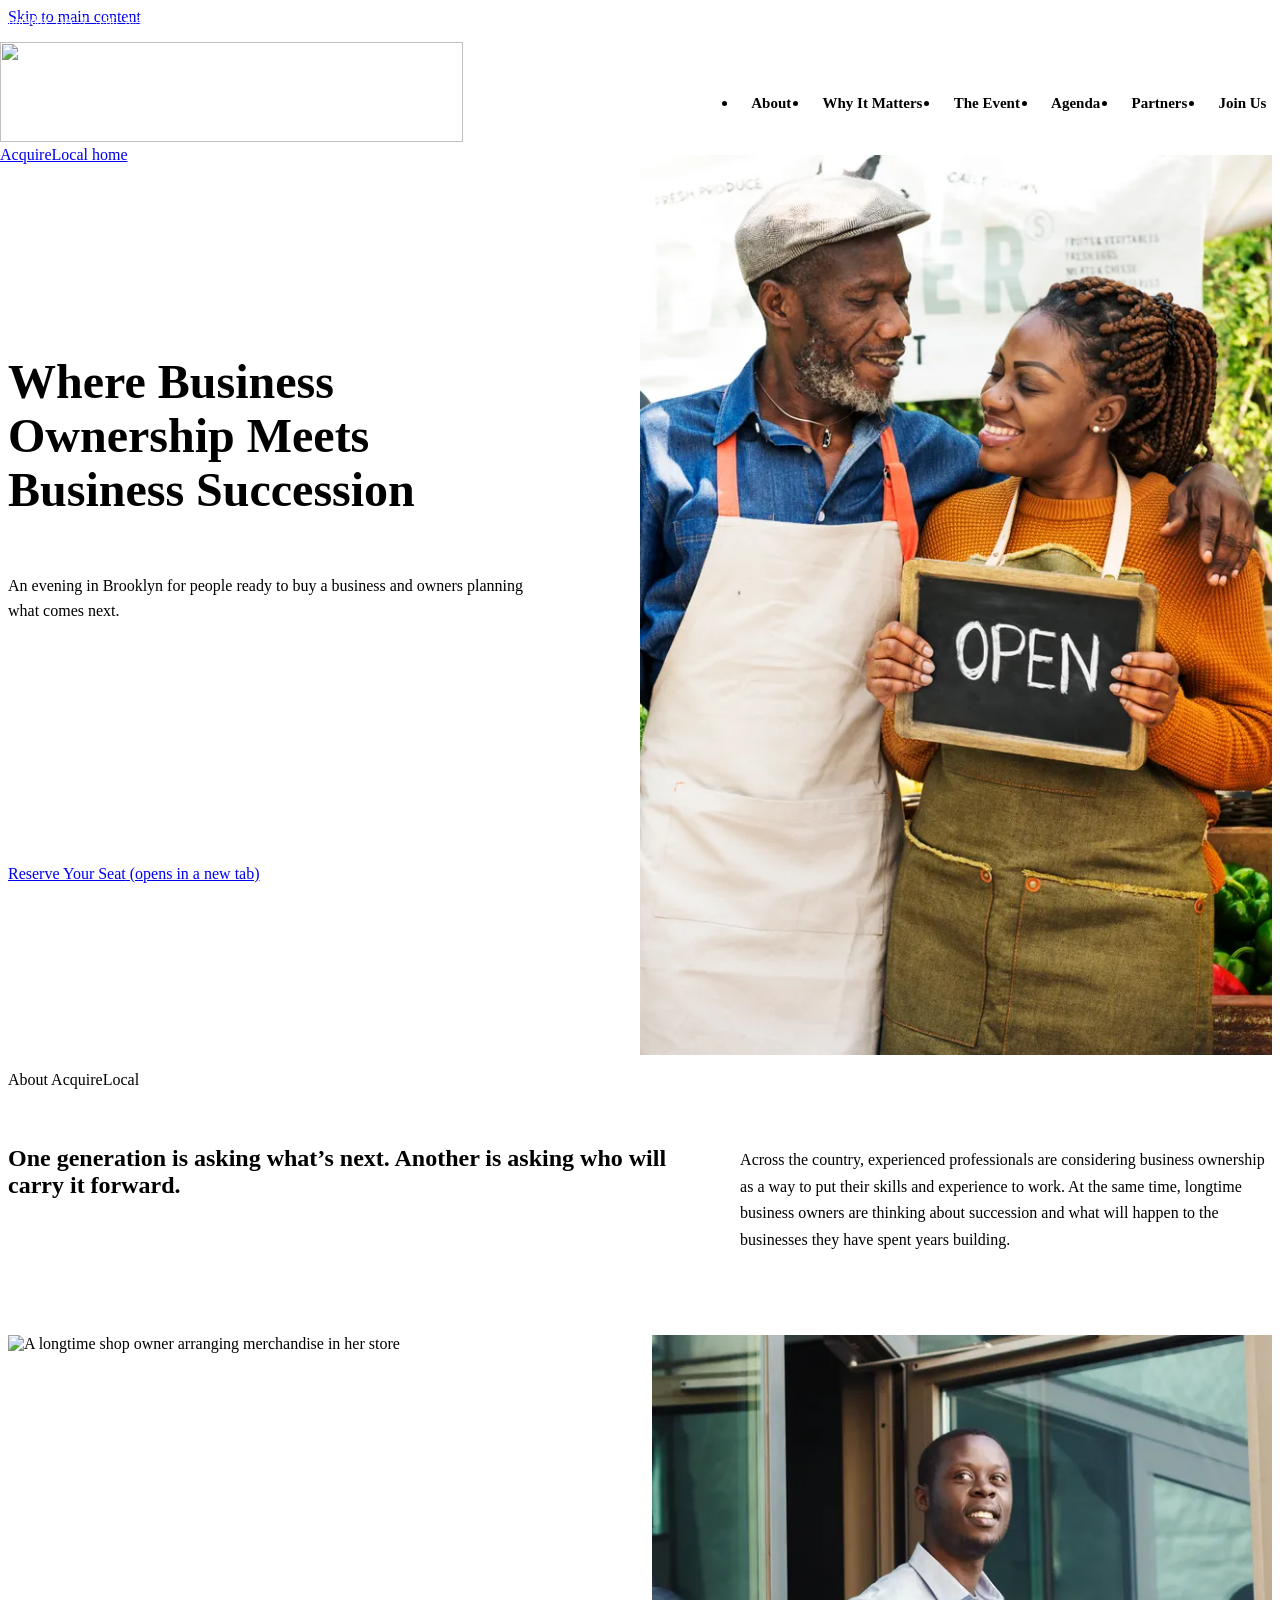
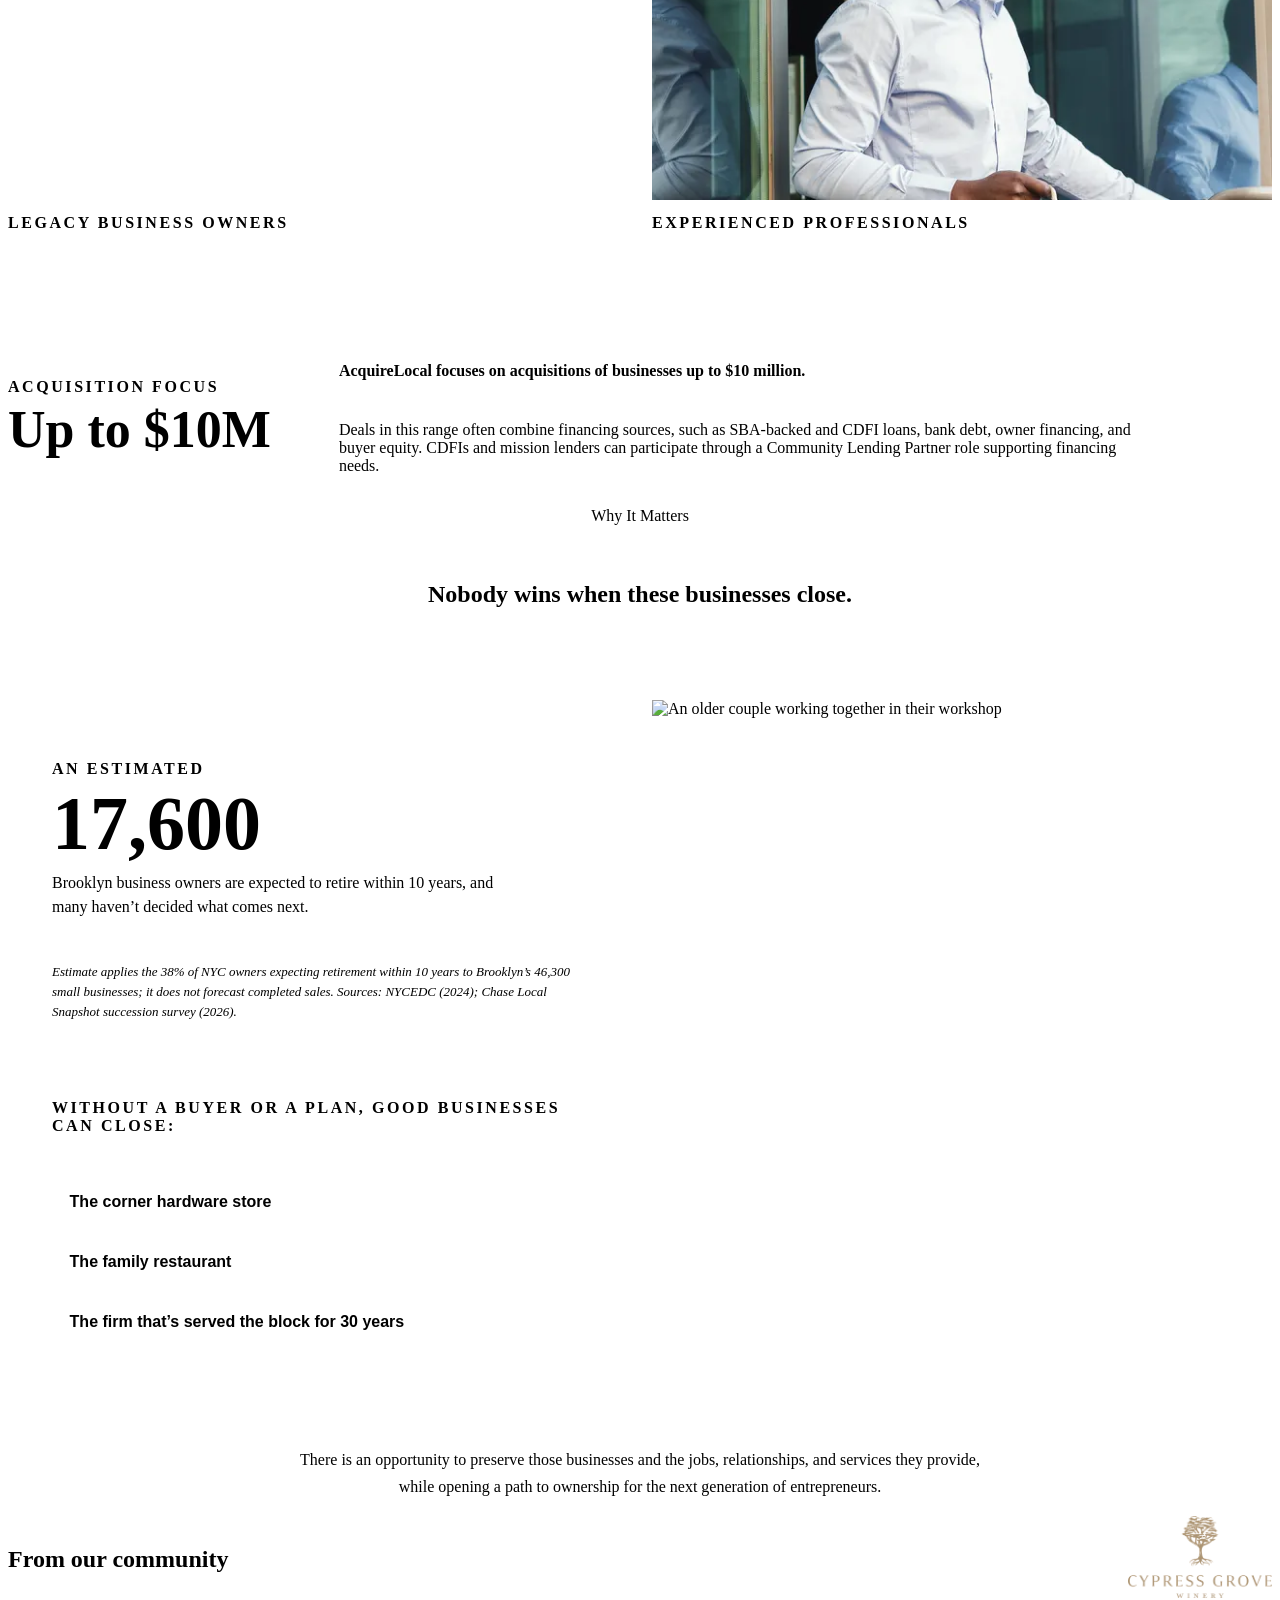
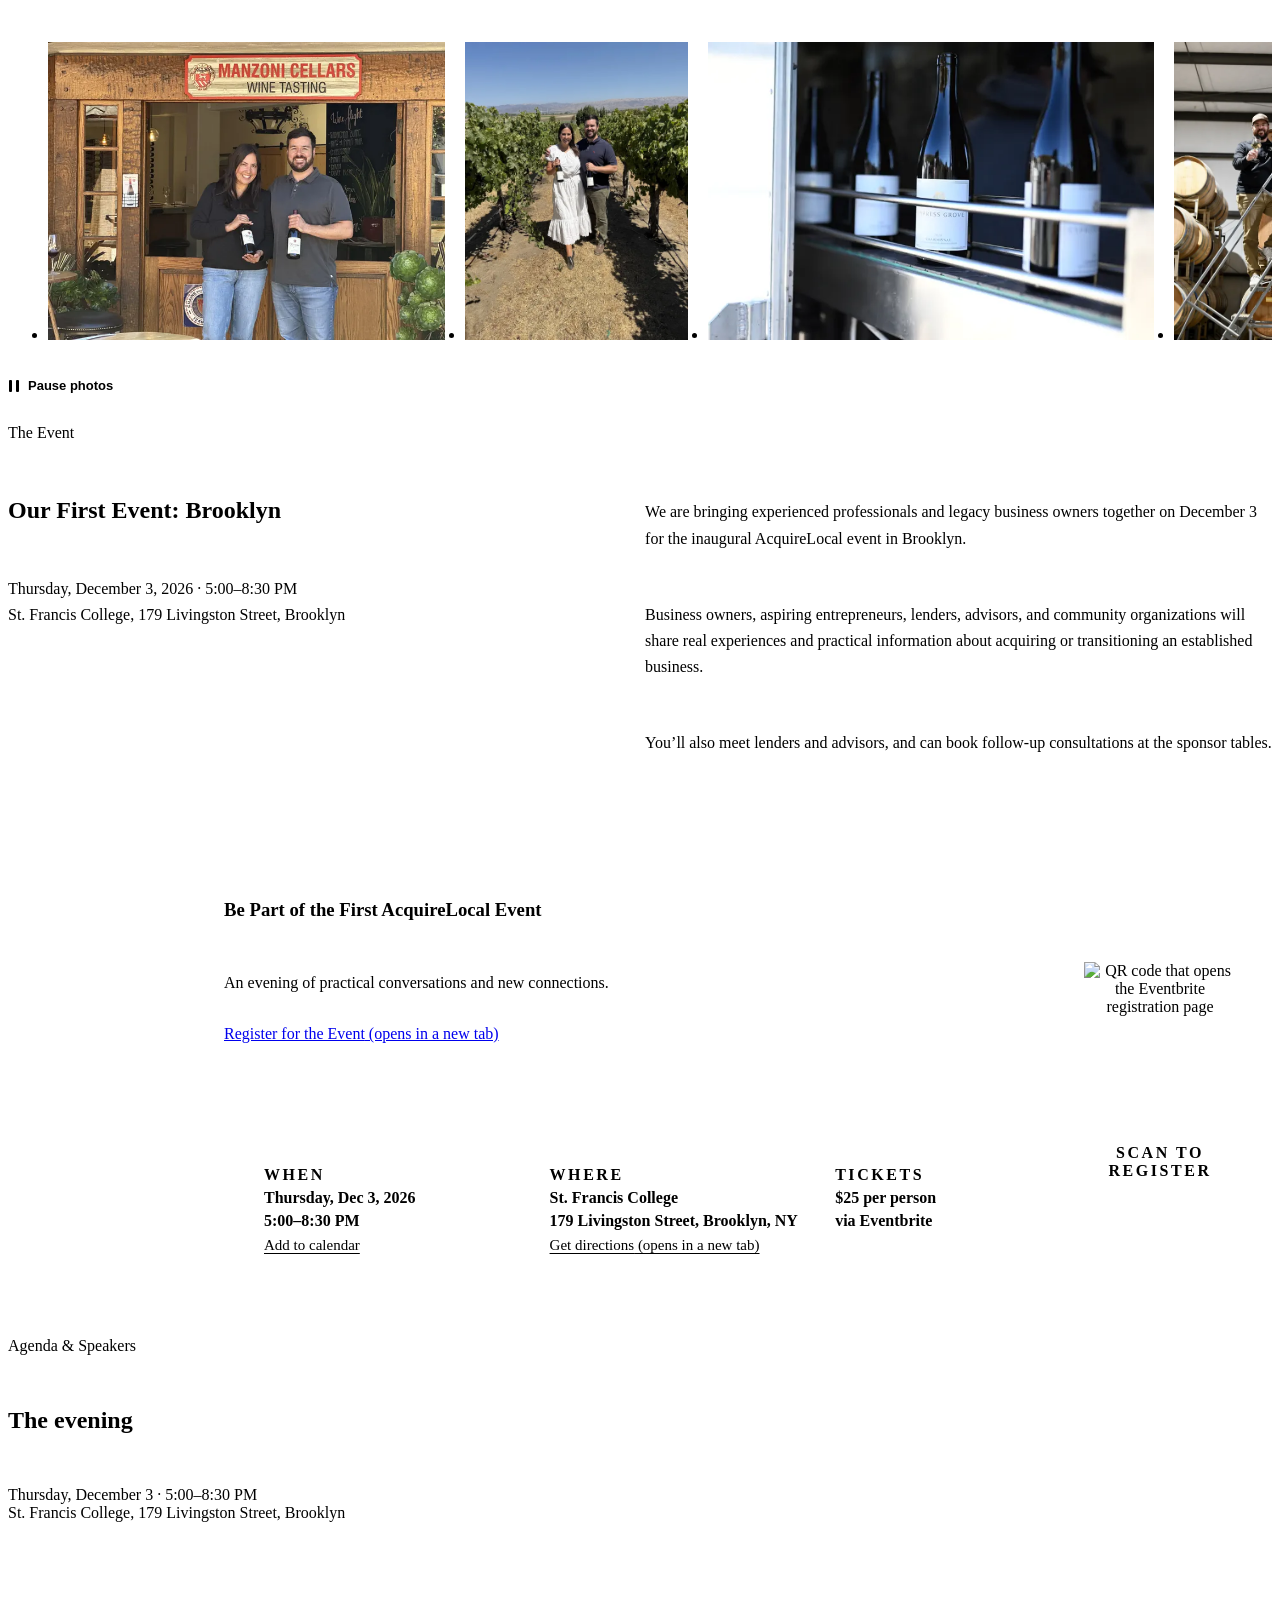
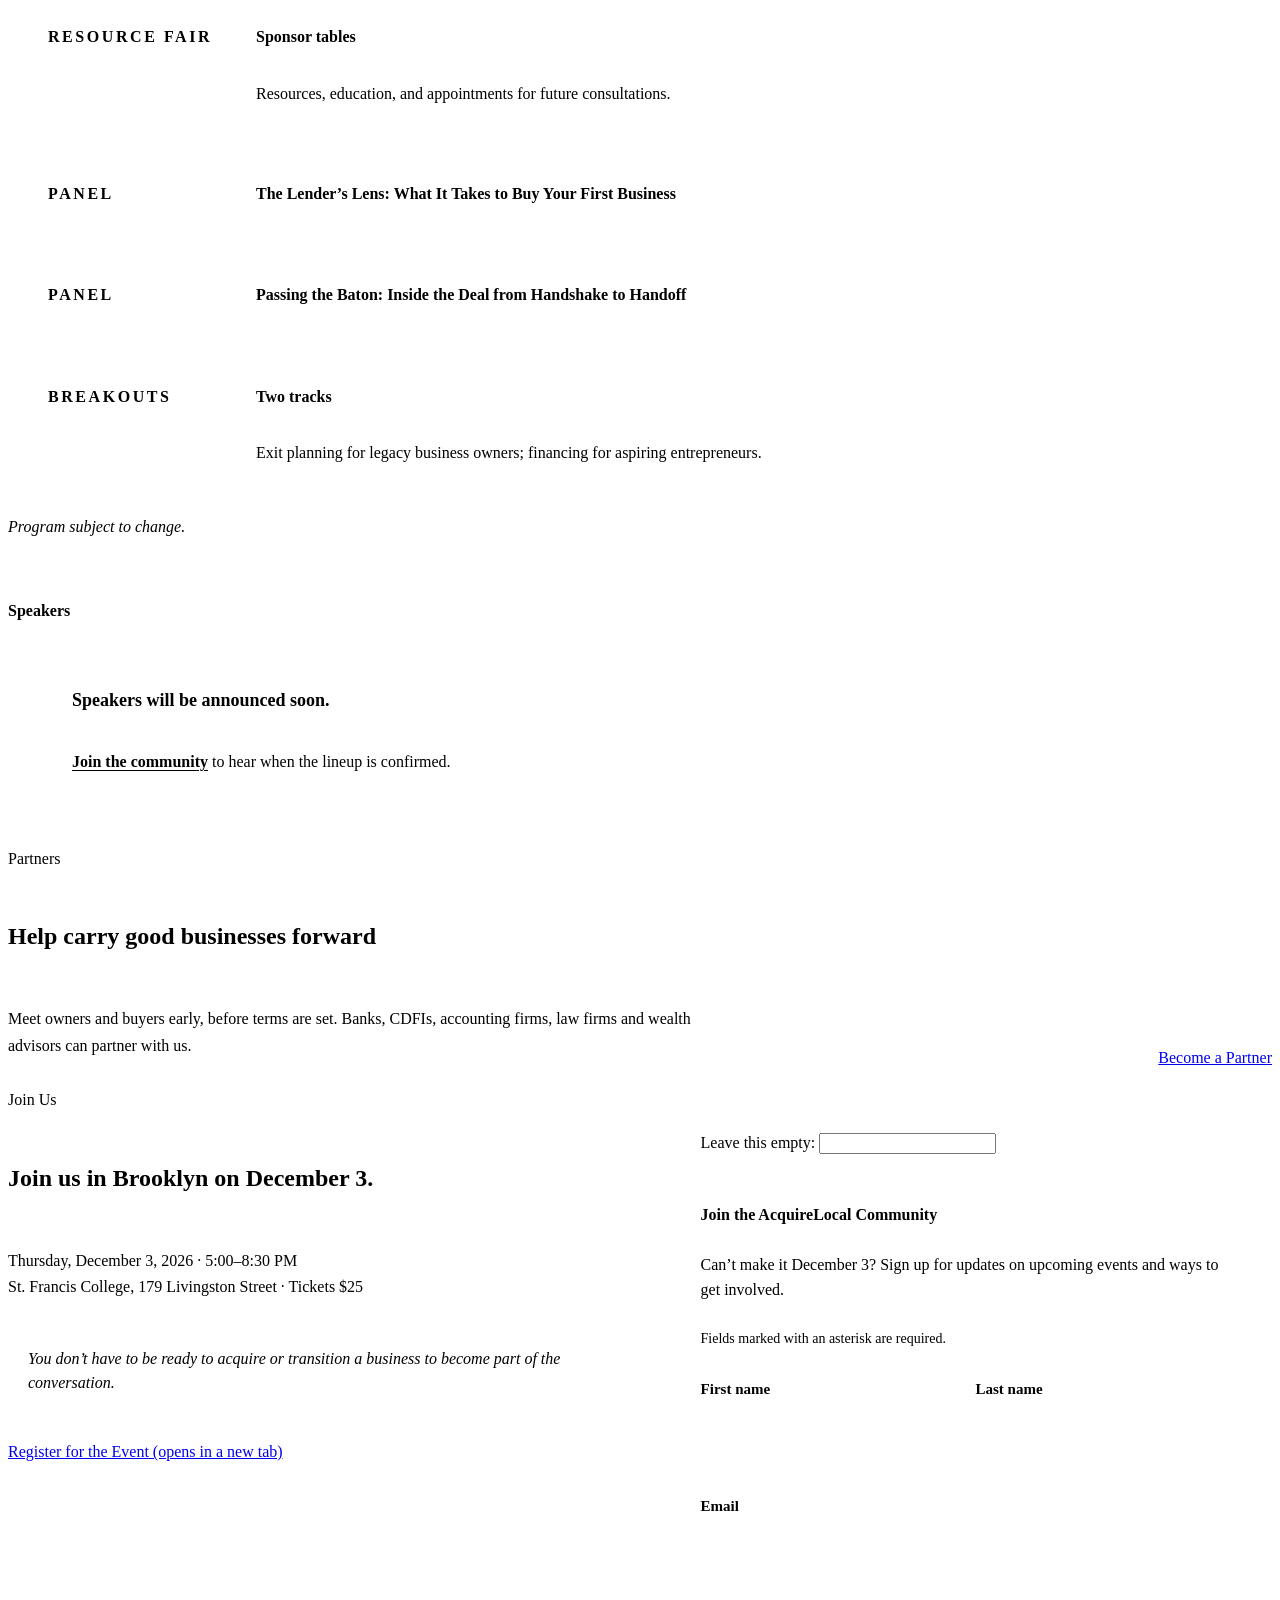
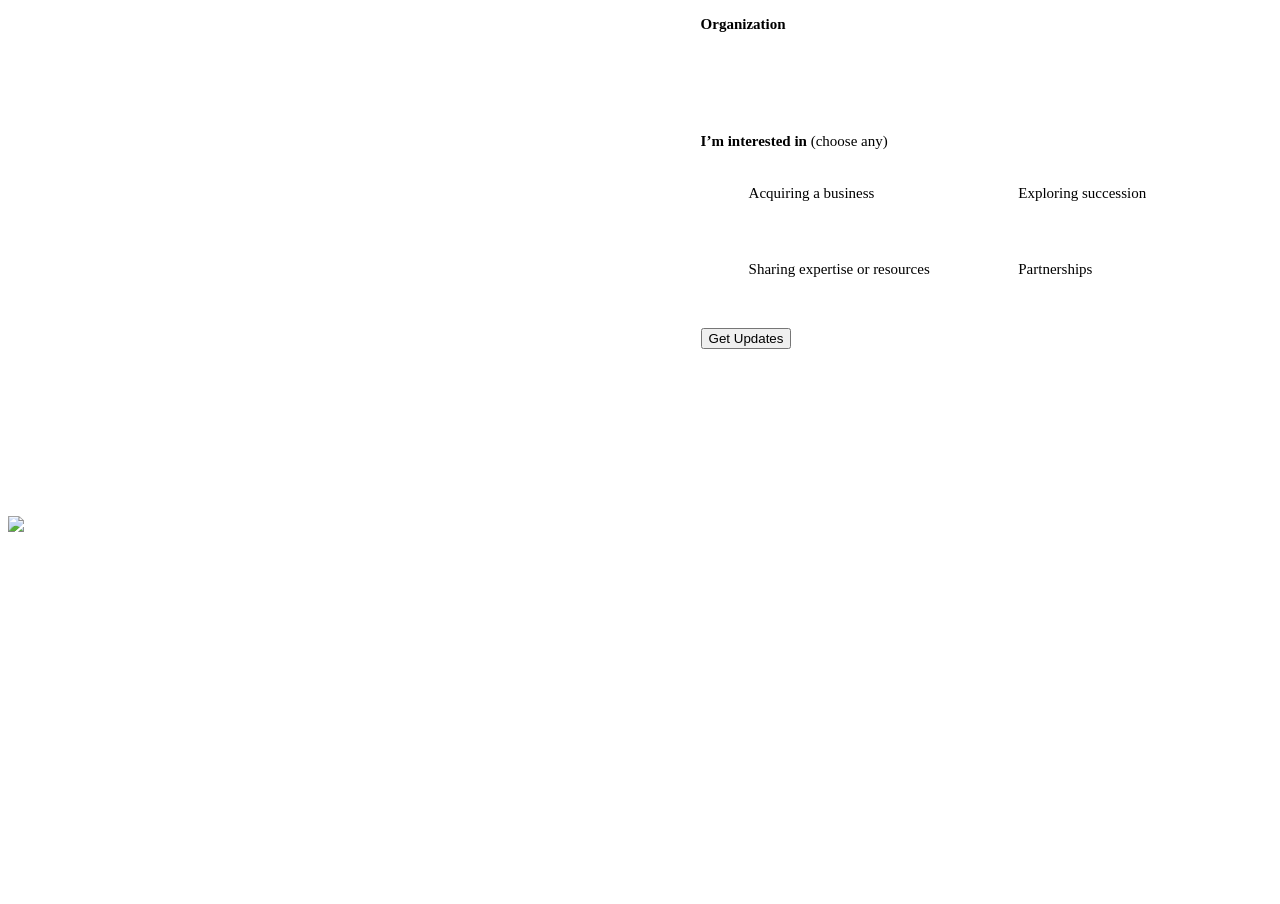
==== index.html @ 294bb85f "Apply the client's section updates Hero: subheadline added, event card moved above the button, headl" ====
<!DOCTYPE html>
<html lang="en">
<head>
  <meta charset="UTF-8">
  <meta name="viewport" content="width=device-width, initial-scale=1">
  <title>AcquireLocal | Business Ownership and Succession</title>
  <meta name="description" content="Connecting aspiring entrepreneurs and legacy business owners. Join our inaugural event Dec 3, 2026 at St. Francis College. Tickets $25.">
  <meta name="theme-color" content="#5C1F30">
  <!-- Link previews (Open Graph / social). TODO: switch BASE URL to the final domain at launch -->
  <link rel="canonical" href="https://mfebres0919.github.io/AcquireLocal/">
  <meta property="og:type" content="website">
  <meta property="og:site_name" content="AcquireLocal">
  <meta property="og:title" content="AcquireLocal | Business Ownership and Succession">
  <meta property="og:description" content="Connecting aspiring entrepreneurs and legacy business owners. Join our inaugural event Dec 3, 2026 at St. Francis College. Tickets $25.">
  <meta property="og:url" content="https://mfebres0919.github.io/AcquireLocal/">
  <meta property="og:image" content="https://mfebres0919.github.io/AcquireLocal/images/og-image.jpg">
  <meta property="og:image:width" content="1200">
  <meta property="og:image:height" content="630">
  <meta property="og:image:alt" content="AcquireLocal: Where Business Ownership Meets Business Succession">
  <meta name="twitter:card" content="summary_large_image">
  <meta name="twitter:title" content="AcquireLocal | Business Ownership and Succession">
  <meta name="twitter:description" content="Connecting aspiring entrepreneurs and legacy business owners. Join our inaugural event Dec 3, 2026 at St. Francis College. Tickets $25.">
  <meta name="twitter:image" content="https://mfebres0919.github.io/AcquireLocal/images/og-image.jpg">

  <link rel="preload" href="fonts/web/noto-sans-700-normal.woff2" as="font" type="font/woff2" crossorigin>
  <link rel="preload" href="fonts/web/noto-sans-400-normal.woff2" as="font" type="font/woff2" crossorigin>
  <link rel="preload" as="image" type="image/webp" media="(min-width: 64em)"
        imagesrcset="images/hero/hero-duo-tall-960.webp 960w, images/hero/hero-duo-tall-1440.webp 1440w" imagesizes="50vw">
  <link rel="preload" as="image" type="image/webp" media="(max-width: 63.99em)"
        imagesrcset="images/hero/hero-duo-1200.webp 1200w, images/hero/hero-duo-1800.webp 1800w" imagesizes="100vw">

  <link rel="stylesheet" href="css/vendor/lenis.css">
  <link rel="stylesheet" href="css/global.css">
  <link rel="stylesheet" href="css/styles.css">
</head>
<body>
  <a class="skip-link" href="#main">Skip to main content</a>

  <!-- ============ HEADER: event bar + navigation ============ -->
  <header class="site-header" id="site-header">
    <div class="topbar">
      <div class="container topbar__inner">
        <p class="topbar__event">
          <span class="topbar__full">Thursday, Dec 3 · 5:00–8:30 PM · St. Francis College, Brooklyn</span>
          <span class="topbar__short">Dec 3 · St. Francis College</span>
        </p>
        <a class="topbar__link" data-eventbrite href="https://www.eventbrite.com/e/acquire-local-inaugural-event-tickets-2002596155008?aff=topbar" target="_blank" rel="noopener">
          Tickets $25<span class="visually-hidden"> (opens in a new tab)</span>
        </a>
      </div>
    </div>

    <div class="nav">
      <div class="container nav__inner">
        <a class="nav__logo" href="#">
          <img class="nav__logo-img" src="images/brand/wordmark.svg" alt="" width="463" height="100">
          <span class="visually-hidden">AcquireLocal home</span>
        </a>

        <button class="nav__toggle" type="button" aria-expanded="false" aria-controls="nav-menu">
          <span class="nav__toggle-bars"></span>
          <span class="visually-hidden">Menu</span>
        </button>

        <nav class="nav__menu" id="nav-menu" aria-label="Main" data-lenis-prevent>
          <ul class="nav__list">
            <li><a class="nav__link" href="#about"><span class="nav__label">About</span></a></li>
            <li><a class="nav__link" href="#why"><span class="nav__label">Why It Matters</span></a></li>
            <li><a class="nav__link" href="#event"><span class="nav__label">The Event</span></a></li>
            <li><a class="nav__link" href="#agenda"><span class="nav__label">Agenda</span></a></li>
            <li><a class="nav__link" href="#partners"><span class="nav__label">Partners</span></a></li>
            <li><a class="nav__link" href="#join"><span class="nav__label">Join Us</span></a></li>
          </ul>
          <div class="nav__aside">

          <!-- Phone menu only: event + contact details -->
          <div class="nav__contact">
            <div class="nav__contact-group">
              <p class="nav__contact-title">Inaugural Event · Dec 3, 2026</p>
              <ul class="nav__contact-list">
                <li>
                  <svg class="nav__icon" viewBox="0 0 24 24" aria-hidden="true"><rect x="3" y="5" width="18" height="16" rx="2"/><path d="M3 10h18M8 3v4M16 3v4"/></svg>
                  <span>Thursday, Dec 3 · 5:00–8:30 PM</span>
                </li>
                <li>
                  <svg class="nav__icon" viewBox="0 0 24 24" aria-hidden="true"><path d="M12 21s-7-6.2-7-11.5A7 7 0 0 1 19 9.5C19 14.8 12 21 12 21z"/><circle cx="12" cy="9.5" r="2.5"/></svg>
                  <a href="https://maps.google.com/?q=St.+Francis+College,+179+Livingston+Street,+Brooklyn,+NY" target="_blank" rel="noopener">St. Francis College, 179 Livingston St, Brooklyn<span class="visually-hidden"> (opens map in a new tab)</span></a>
                </li>
              </ul>
            </div>
            <div class="nav__contact-group">
              <p class="nav__contact-title">Get in touch</p>
              <ul class="nav__contact-list">
                <li>
                  <svg class="nav__icon" viewBox="0 0 24 24" aria-hidden="true"><rect x="3" y="5" width="18" height="14" rx="2"/><path d="m3 7 9 6 9-6"/></svg>
                  <!-- TODO: contact email (pending from client — docx footer placeholder) -->
                  <a href="#">Email AcquireLocal</a>
                </li>
                <li>
                  <svg class="nav__icon" viewBox="0 0 24 24" aria-hidden="true"><rect x="3" y="3" width="18" height="18" rx="3"/><path d="M8 10v7M8 7v.01M12 17v-4a2 2 0 0 1 4 0v4M12 10v7"/></svg>
                  <!-- TODO: LinkedIn URL (pending from client — docx footer placeholder) -->
                  <a href="#">AcquireLocal on LinkedIn</a>
                </li>
              </ul>
            </div>
          </div>
          </div>
        </nav>
      </div>
    </div>
  </header>

  <main id="main" tabindex="-1">

    <!-- ============ HERO — copy on white (left), one photo (right) ============ -->
    <section class="hero" aria-labelledby="hero-title">
      <div class="hero__copy">
        <span class="rule hero__rule"></span>
        <h1 class="hero__title" id="hero-title">Where Business Ownership Meets Business Succession</h1>
        <p class="hero__lede">An evening in Brooklyn for people ready to buy a business and owners planning what comes next.</p>

        <div class="hero__bar">
          <p class="hero__bar-label">Inaugural event</p>
          <ul class="hero__details" aria-label="Event details">
            <li>Thursday, December 3, 2026</li>
            <li>5:00–8:30 PM</li>
            <li>St. Francis College, 179 Livingston Street, Brooklyn</li>
          </ul>
        </div>

        <div class="hero__actions">
          <a class="btn btn--primary btn--lg" data-eventbrite href="https://www.eventbrite.com/e/acquire-local-inaugural-event-tickets-2002596155008?aff=hero" target="_blank" rel="noopener">
            Reserve Your Seat<span class="visually-hidden"> (opens in a new tab)</span>
          </a>
        </div>
      </div>

      <div class="hero__media">
        <!-- Desktop gets a portrait cut for the tall column; phones/tablets get the full landscape frame -->
        <picture class="hero__photo">
          <source media="(min-width: 64em)" type="image/webp" srcset="images/hero/hero-duo-tall-960.webp 960w, images/hero/hero-duo-tall-1440.webp 1440w" sizes="50vw">
          <source media="(min-width: 64em)" srcset="images/hero/hero-duo-tall-960.jpg 960w, images/hero/hero-duo-tall-1440.jpg 1440w" sizes="50vw">
          <source type="image/webp" srcset="images/hero/hero-duo-1200.webp 1200w, images/hero/hero-duo-1800.webp 1800w" sizes="100vw">
          <img src="images/hero/hero-duo-1200.jpg" srcset="images/hero/hero-duo-1200.jpg 1200w, images/hero/hero-duo-1800.jpg 1800w" sizes="100vw"
               alt="A longtime market owner and a younger business partner smiling together behind an Open sign" width="1200" height="934" fetchpriority="high">
        </picture>
      </div>
    </section>

    <!-- ============ ABOUT — "One generation is asking…" ============ -->
    <section class="about" id="about" aria-labelledby="about-title">
      <div class="container">

        <div class="about__intro">
          <p class="eyebrow about__eyebrow">About AcquireLocal</p>
          <h2 class="about__title t-h1" id="about-title">One generation is asking what’s next. Another is asking who will carry it forward.</h2>
          <div class="about__copy">
            <p class="about__text">Across the country, experienced professionals are considering business ownership as a way to put their skills and experience to work. At the same time, longtime business owners are thinking about succession and what will happen to the businesses they have spent years building.</p>
          </div>
        </div>

        <div class="about__pair">
          <figure class="about__photo">
            <picture>
              <source type="image/webp" srcset="images/about/about-legacy-760.webp 760w, images/about/about-legacy-1200.webp 1200w" sizes="(min-width: 48em) 50vw, 100vw">
              <img src="images/about/about-legacy-1200.jpg" srcset="images/about/about-legacy-760.jpg 760w, images/about/about-legacy-1200.jpg 1200w" sizes="(min-width: 48em) 50vw, 100vw"
                   alt="A longtime shop owner arranging merchandise in her store" width="1200" height="1800" loading="lazy">
            </picture>
            <figcaption class="about__tag">Legacy business owners</figcaption>
          </figure>

          <figure class="about__photo">
            <picture>
              <source type="image/webp" srcset="images/about/about-professional-640.webp 640w, images/about/about-professional-1000.webp 1000w" sizes="(min-width: 48em) 50vw, 100vw">
              <img src="images/about/about-professional-1000.jpg" srcset="images/about/about-professional-640.jpg 640w, images/about/about-professional-1000.jpg 1000w" sizes="(min-width: 48em) 50vw, 100vw"
                   alt="A mid-career professional leaving his office building" width="1000" height="750" loading="lazy">
            </picture>
            <figcaption class="about__tag">Experienced professionals</figcaption>
          </figure>
        </div>

        <!-- Acquisition focus (Partnership Deck, slide 2) -->
        <div class="focus">
          <p class="focus__figure">
            <span class="focus__label">Acquisition focus</span>
            <span class="focus__num">Up to $10M</span>
          </p>
          <div class="focus__copy">
            <p class="focus__lead">AcquireLocal focuses on acquisitions of businesses up to $10 million.</p>
            <p>Deals in this range often combine financing sources, such as SBA-backed and CDFI loans, bank debt, owner financing, and buyer equity. CDFIs and mission lenders can participate through a Community Lending Partner role supporting financing needs.</p>
          </div>
        </div>

      </div>
    </section>

    <!-- ============ WHY IT MATTERS ============ -->
    <section class="why" id="why" aria-labelledby="why-title">
      <div class="container">

        <div class="why__intro">
          <p class="eyebrow why__eyebrow">Why It Matters</p>
          <h2 class="why__title t-h1" id="why-title">Nobody wins when these businesses close.</h2>
        </div>

        <div class="why__body">
          <div class="why__card">
            <!-- Source: Partnership Deck, slide 5 -->
            <div class="why__stat">
              <p class="why__figure">
                <span class="why__kicker">An estimated</span>
                <span class="why__num" data-count="17600">17,600</span>
                <span class="why__stat-label">Brooklyn business owners are expected to retire within 10 years, and many haven’t decided what comes next.</span>
              </p>
              <p class="why__source">Estimate applies the 38% of NYC owners expecting retirement within 10 years to Brooklyn’s 46,300 small businesses; it does not forecast completed sales. Sources: NYCEDC (2024); Chase Local Snapshot succession survey (2026).</p>
            </div>

            <p class="why__lead" id="why-lead">Without a buyer or a plan, good businesses can close:</p>
            <div class="why__tabs" role="group" aria-labelledby="why-lead">
                <button class="why__tab is-active" type="button" id="why-tab-hardware" aria-controls="why-panel-hardware" aria-pressed="true">The corner hardware store</button>
                <button class="why__tab" type="button" id="why-tab-restaurant" aria-controls="why-panel-restaurant" aria-pressed="false">The family restaurant</button>
                <button class="why__tab" type="button" id="why-tab-firm" aria-controls="why-panel-firm" aria-pressed="false">The firm that’s served the block for 30 years</button>
            </div>
          </div>

          <div class="why__media">
            <figure class="why__photo is-active" id="why-panel-hardware">
              <picture>
                <source type="image/webp" srcset="images/why/why-hardware-700.webp 700w, images/why/why-hardware-1100.webp 1100w" sizes="(min-width: 64em) 45vw, 100vw">
                <img src="images/why/why-hardware-1100.jpg" srcset="images/why/why-hardware-700.jpg 700w, images/why/why-hardware-1100.jpg 1100w" sizes="(min-width: 64em) 45vw, 100vw" alt="An older couple working together in their workshop" loading="lazy">
              </picture>
            </figure>
            <figure class="why__photo" id="why-panel-restaurant" hidden>
              <picture>
                <source type="image/webp" srcset="images/why/why-restaurant-700.webp 700w, images/why/why-restaurant-1100.webp 1100w" sizes="(min-width: 64em) 45vw, 100vw">
                <img src="images/why/why-restaurant-1100.jpg" srcset="images/why/why-restaurant-700.jpg 700w, images/why/why-restaurant-1100.jpg 1100w" sizes="(min-width: 64em) 45vw, 100vw" alt="Tables and chairs set outside a neighborhood restaurant" loading="lazy">
              </picture>
            </figure>
            <figure class="why__photo" id="why-panel-firm" hidden>
              <picture>
                <source type="image/webp" srcset="images/why/why-firm-700.webp 700w, images/why/why-firm-1100.webp 1100w" sizes="(min-width: 64em) 45vw, 100vw">
                <img src="images/why/why-firm-1100.jpg" srcset="images/why/why-firm-700.jpg 700w, images/why/why-firm-1100.jpg 1100w" sizes="(min-width: 64em) 45vw, 100vw" alt="A longtime craftsman at work in his studio" loading="lazy">
              </picture>
            </figure>
          </div>
        </div>

        <div class="why__copy">
          <p class="why__text">There is an opportunity to preserve those businesses and the jobs, relationships, and services they provide, while opening a path to ownership for the next generation of entrepreneurs.</p>
        </div>

      </div>
    </section>

    <!-- ============ FROM OUR COMMUNITY ============ -->
    <section class="stories" id="community" aria-labelledby="community-title">
      <div class="container">

        <!-- Community photos: supplied by the client (Cypress Grove Winery owners), no story copy yet.
             community.js duplicates the list and drifts it left to right; without JS or with
             reduced motion it is a still row that scrolls sideways. -->
        <div class="community" data-community>
          <div class="community__head">
            <h2 class="community__title t-h1" id="community-title">From our community</h2>
            <picture class="community__logo">
              <source type="image/webp" srcset="images/stories/cypress-grove-logo-600.webp">
              <img src="images/stories/cypress-grove-logo-600.png" alt="Cypress Grove Winery" width="600" height="341" loading="lazy">
            </picture>
          </div>
          <div class="community__viewport">
          <ul class="community__track" aria-labelledby="community-title" data-community-track>
              <li>
                <picture>
                  <source type="image/webp" srcset="images/stories/purchase-day-700.webp 700w, images/stories/purchase-day-1200.webp 1200w" sizes="(min-width: 48em) 36rem, 24rem">
                  <img src="images/stories/purchase-day-700.jpg" srcset="images/stories/purchase-day-700.jpg 700w, images/stories/purchase-day-1200.jpg 1200w" sizes="(min-width: 48em) 36rem, 24rem" alt="Two business owners holding bottles of wine outside a wine tasting room" width="1200" height="900" loading="lazy">
                </picture>
              </li>
              <li>
                <picture>
                  <source type="image/webp" srcset="images/stories/doree-dan-vineyard-700.webp 700w, images/stories/doree-dan-vineyard-1200.webp 1200w" sizes="(min-width: 48em) 36rem, 24rem">
                  <img src="images/stories/doree-dan-vineyard-700.jpg" srcset="images/stories/doree-dan-vineyard-700.jpg 700w, images/stories/doree-dan-vineyard-1200.jpg 1200w" sizes="(min-width: 48em) 36rem, 24rem" alt="Two winery owners holding bottles of wine between rows of vines" width="900" height="1200" loading="lazy">
                </picture>
              </li>
              <li>
                <picture>
                  <source type="image/webp" srcset="images/stories/bottling-700.webp 700w, images/stories/bottling-1200.webp 1200w" sizes="(min-width: 48em) 36rem, 24rem">
                  <img src="images/stories/bottling-700.jpg" srcset="images/stories/bottling-700.jpg 700w, images/stories/bottling-1200.jpg 1200w" sizes="(min-width: 48em) 36rem, 24rem" alt="Labeled Cypress Grove wine bottles moving along a bottling line" width="1200" height="800" loading="lazy">
                </picture>
              </li>
              <li>
                <picture>
                  <source type="image/webp" srcset="images/stories/dan-barrels-700.webp 700w, images/stories/dan-barrels-1200.webp 1200w" sizes="(min-width: 48em) 36rem, 24rem">
                  <img src="images/stories/dan-barrels-700.jpg" srcset="images/stories/dan-barrels-700.jpg 700w, images/stories/dan-barrels-1200.jpg 1200w" sizes="(min-width: 48em) 36rem, 24rem" alt="A winery owner on a ladder beside stacked wine barrels, raising a glass" width="800" height="1200" loading="lazy">
                </picture>
              </li>
              <li>
                <picture>
                  <source type="image/webp" srcset="images/stories/doree-bottling-700.webp 700w, images/stories/doree-bottling-1200.webp 1200w" sizes="(min-width: 48em) 36rem, 24rem">
                  <img src="images/stories/doree-bottling-700.jpg" srcset="images/stories/doree-bottling-700.jpg 700w, images/stories/doree-bottling-1200.jpg 1200w" sizes="(min-width: 48em) 36rem, 24rem" alt="A winery owner smiling beside a bottling machine" width="1200" height="800" loading="lazy">
                </picture>
              </li>
              <li>
                <picture>
                  <source type="image/webp" srcset="images/stories/barrels-700.webp 700w, images/stories/barrels-1200.webp 1200w" sizes="(min-width: 48em) 36rem, 24rem">
                  <img src="images/stories/barrels-700.jpg" srcset="images/stories/barrels-700.jpg 700w, images/stories/barrels-1200.jpg 1200w" sizes="(min-width: 48em) 36rem, 24rem" alt="Two winery owners holding bottles in front of racks of oak barrels" width="900" height="1200" loading="lazy">
                </picture>
              </li>
              <li>
                <picture>
                  <source type="image/webp" srcset="images/stories/vineyards-700.webp 700w, images/stories/vineyards-1200.webp 1200w" sizes="(min-width: 48em) 36rem, 24rem">
                  <img src="images/stories/vineyards-700.jpg" srcset="images/stories/vineyards-700.jpg 700w, images/stories/vineyards-1200.jpg 1200w" sizes="(min-width: 48em) 36rem, 24rem" alt="Vineyard rows in evening light below green hills" width="1200" height="675" loading="lazy">
                </picture>
              </li>
              <li>
                <picture>
                  <source type="image/webp" srcset="images/stories/dan-vineyard-700.webp 700w, images/stories/dan-vineyard-1200.webp 1200w" sizes="(min-width: 48em) 36rem, 24rem">
                  <img src="images/stories/dan-vineyard-700.jpg" srcset="images/stories/dan-vineyard-700.jpg 700w, images/stories/dan-vineyard-1200.jpg 1200w" sizes="(min-width: 48em) 36rem, 24rem" alt="A winery owner holding up two bottles of wine in a vineyard" width="900" height="1200" loading="lazy">
                </picture>
              </li>
              <li>
                <picture>
                  <source type="image/webp" srcset="images/stories/doree-dan-tasting-700.webp 700w, images/stories/doree-dan-tasting-1200.webp 1200w" sizes="(min-width: 48em) 36rem, 24rem">
                  <img src="images/stories/doree-dan-tasting-700.jpg" srcset="images/stories/doree-dan-tasting-700.jpg 700w, images/stories/doree-dan-tasting-1200.jpg 1200w" sizes="(min-width: 48em) 36rem, 24rem" alt="Two winery owners tasting white wine at an outdoor table" width="1200" height="800" loading="lazy">
                </picture>
              </li>
            </ul>
          </div>
          <button type="button" class="community__pause" aria-pressed="false" data-community-pause hidden>
            <span class="hero__pause-icon"></span>
            <span class="community__pause-label">Pause photos</span>
          </button>
        </div>

      </div>
    </section>

    <!-- ============ THE EVENT — ticket card ============ -->
    <section class="event" id="event" aria-labelledby="event-title">
      <div class="container">

        <div class="event__intro">
          <p class="eyebrow event__eyebrow">The Event</p>

          <div class="event__head">
            <h2 class="event__title t-h1" id="event-title">Our First Event: Brooklyn</h2>
            <p class="event__meta">Thursday, December 3, 2026 · 5:00–8:30 PM<br>St. Francis College, 179 Livingston Street, Brooklyn</p>
          </div>

          <div class="event__copy">
            <p class="event__text">We are bringing experienced professionals and legacy business owners together on December 3 for the inaugural AcquireLocal event in Brooklyn.</p>
            <p class="event__text">Business owners, aspiring entrepreneurs, lenders, advisors, and community organizations will share real experiences and practical information about acquiring or transitioning an established business.</p>
            <p class="event__text">You’ll also meet lenders and advisors, and can book follow-up consultations at the sponsor tables.</p>
          </div>
        </div>

        <div class="ticket">
          <div class="ticket__date">
            <span class="ticket__dow">Thu</span>
            <span class="ticket__day">3</span>
            <span class="ticket__month">Dec 2026</span>
          </div>

          <div class="ticket__main">
            <h3 class="ticket__title t-h3" id="ticket-title">Be Part of the First AcquireLocal Event</h3>
            <p class="ticket__text">An evening of practical conversations and new connections.</p>
            <a class="btn btn--primary ticket__cta" data-eventbrite href="https://www.eventbrite.com/e/acquire-local-inaugural-event-tickets-2002596155008?aff=ticket" target="_blank" rel="noopener">
              Register for the Event<span class="visually-hidden"> (opens in a new tab)</span>
            </a>

            <ul class="ticket__details">
              <li>
                <svg class="ticket__icon" viewBox="0 0 24 24" aria-hidden="true"><rect x="3" y="5" width="18" height="16" rx="2"/><path d="M3 10h18M8 3v4M16 3v4"/></svg>
                <div>
                  <span class="ticket__label">When</span>
                  <span class="ticket__value">Thursday, Dec 3, 2026<br>5:00–8:30 PM</span>
                  <a class="ticket__link" href="files/acquirelocal-inaugural-event.ics" download>Add to calendar</a>
                </div>
              </li>
              <li>
                <svg class="ticket__icon" viewBox="0 0 24 24" aria-hidden="true"><path d="M12 21s-7-6.2-7-11.5A7 7 0 0 1 19 9.5C19 14.8 12 21 12 21z"/><circle cx="12" cy="9.5" r="2.5"/></svg>
                <div>
                  <span class="ticket__label">Where</span>
                  <span class="ticket__value">St. Francis College<br>179 Livingston Street, Brooklyn, NY</span>
                  <a class="ticket__link" href="https://maps.google.com/?q=St.+Francis+College,+179+Livingston+Street,+Brooklyn,+NY" target="_blank" rel="noopener">Get directions<span class="visually-hidden"> (opens in a new tab)</span></a>
                </div>
              </li>
              <li>
                <svg class="ticket__icon" viewBox="0 0 24 24" aria-hidden="true"><path d="M3 8a2 2 0 0 0 2-2h14a2 2 0 0 0 2 2v2a2 2 0 0 0 0 4v2a2 2 0 0 0-2 2H5a2 2 0 0 0-2-2v-2a2 2 0 0 0 0-4z"/><path d="M14 6v12" stroke-dasharray="2 2"/></svg>
                <div>
                  <span class="ticket__label">Tickets</span>
                  <span class="ticket__value">$25 per person<br>via Eventbrite</span>
                </div>
              </li>
            </ul>
          </div>

          <div class="ticket__qr">
            <img src="images/brand/qr-eventbrite.svg" alt="QR code that opens the Eventbrite registration page" width="160" height="160" loading="lazy">
            <p class="ticket__qr-text">Scan to register</p>
          </div>
        </div>

      </div>
    </section>

    <!-- ============ AGENDA & SPEAKERS ============
         Program from the Partnership Deck (slide 7). Times: add a
         <p class="agenda__time">5:00 PM</p> as the first line of an item once confirmed. -->
    <section class="agenda" id="agenda" aria-labelledby="agenda-title">
      <div class="container">

        <div class="agenda__intro">
          <p class="eyebrow">Agenda &amp; Speakers</p>
          <h2 class="agenda__title t-h1" id="agenda-title">The evening</h2>
          <p class="agenda__meta">Thursday, December 3 · 5:00–8:30 PM<br>St. Francis College, 179 Livingston Street, Brooklyn</p>
        </div>

        <ol class="agenda__list">
          <li class="agenda__item">
            <p class="agenda__type">Resource fair</p>
            <div class="agenda__body">
              <h3 class="agenda__name">Sponsor tables</h3>
              <p class="agenda__text">Resources, education, and appointments for future consultations.</p>
            </div>
          </li>
          <li class="agenda__item">
            <p class="agenda__type">Panel</p>
            <div class="agenda__body">
              <h3 class="agenda__name">The Lender’s Lens: What It Takes to Buy Your First Business</h3>
            </div>
          </li>
          <li class="agenda__item">
            <p class="agenda__type">Panel</p>
            <div class="agenda__body">
              <h3 class="agenda__name">Passing the Baton: Inside the Deal from Handshake to Handoff</h3>
            </div>
          </li>
          <li class="agenda__item">
            <p class="agenda__type">Breakouts</p>
            <div class="agenda__body">
              <h3 class="agenda__name">Two tracks</h3>
              <p class="agenda__text">Exit planning for legacy business owners; financing for aspiring entrepreneurs.</p>
            </div>
          </li>
        </ol>
        <p class="agenda__note">Program subject to change.</p>

        <div class="speakers">
          <h3 class="speakers__title" id="speakers-title">Speakers</h3>
          <ul class="speakers__grid" aria-labelledby="speakers-title">
            <!-- Speaker card: copy this <li> for each confirmed speaker and remove the "announced soon" card.
                 Photo: square, at least 400×400, saved as WebP + JPG in images/speakers/.
            <li class="speaker">
              <picture class="speaker__photo">
                <source type="image/webp" srcset="images/speakers/first-last.webp">
                <img src="images/speakers/first-last.jpg" alt="" width="400" height="400" loading="lazy">
              </picture>
              <p class="speaker__name">First Last</p>
              <p class="speaker__role">Title, Organization</p>
              <p class="speaker__session">Panel: The Lender’s Lens</p>
            </li>
            -->
            <li class="speaker speaker--soon">
              <p class="speaker__name">Speakers will be announced soon.</p>
              <p class="speaker__role"><a href="#join-form">Join the community</a> to hear when the lineup is confirmed.</p>
            </li>
          </ul>
        </div>

      </div>
    </section>

    <!-- ============ PARTNERS ============ -->
    <section class="partners" id="partners" aria-labelledby="partners-title">
      <div class="container">

        <div class="partners__intro">
          <div class="partners__heading">
            <p class="eyebrow">Partners</p>
            <h2 class="partners__title t-h1" id="partners-title">Help carry good businesses forward</h2>
            <p class="partners__text">Meet owners and buyers early, before terms are set. Banks, CDFIs, accounting firms, law firms and wealth advisors can partner with us.</p>
          </div>
          <a class="btn btn--primary partners__cta" href="#join-form" data-interest="Partnerships">Become a Partner</a>
        </div>

        <!-- TODO: partner / sponsor logo strip once the client confirms partners (none invented here) -->

      </div>
    </section>

    <!-- ============ CLOSING — event details + Join the Community form ============ -->
    <section class="join" id="join" aria-labelledby="join-title">
      <div class="container join__grid">

        <div class="join__copy">
          <p class="eyebrow">Join Us</p>
          <h2 class="join__title t-h1" id="join-title">Join us in Brooklyn on December 3.</h2>
          <p class="join__meta">Thursday, December 3, 2026 · 5:00–8:30 PM<br>St. Francis College, 179 Livingston Street · Tickets $25</p>
          <p class="join__quote">You don’t have to be ready to acquire or transition a business to become part of the conversation.</p>
          <a class="btn btn--primary join__register" data-eventbrite href="https://www.eventbrite.com/e/acquire-local-inaugural-event-tickets-2002596155008?aff=join" target="_blank" rel="noopener">
            Register for the Event<span class="visually-hidden"> (opens in a new tab)</span>
          </a>
        </div>

        <div class="join__card" id="join-form">
          <!-- Netlify Forms: detected at deploy; submissions are emailed via Netlify (Forms → Form notifications) -->
          <form class="join__form" name="community" method="POST" data-netlify="true" netlify-honeypot="bot-field" data-signup novalidate>
            <input type="hidden" name="form-name" value="community">
            <p class="visually-hidden" aria-hidden="true"><label>Leave this empty: <input name="bot-field" tabindex="-1" autocomplete="off" aria-label="Leave this empty"></label></p>

            <h3 class="join__form-title">Join the AcquireLocal Community</h3>
            <p class="join__form-intro">Can’t make it December 3? Sign up for updates on upcoming events and ways to get involved.</p>
            <p class="join__form-note">Fields marked <span class="req"></span><span class="visually-hidden">with an asterisk</span> are required.</p>

            <div class="field-row">
              <div class="field">
                <label for="join-first">First name <span class="req"></span></label>
                <input id="join-first" name="first_name" type="text" autocomplete="given-name" required>
              </div>
              <div class="field">
                <label for="join-last">Last name</label>
                <input id="join-last" name="last_name" type="text" autocomplete="family-name">
              </div>
            </div>
            <div class="field">
              <label for="join-email">Email <span class="req"></span></label>
              <input id="join-email" name="email" type="email" autocomplete="email" required>
            </div>
            <div class="field">
              <label for="join-org">Organization</label>
              <input id="join-org" name="organization" type="text" autocomplete="organization">
            </div>

            <fieldset class="choices">
              <legend>I’m interested in <span class="choices__hint">(choose any)</span></legend>
                <label class="choice" for="interest-acquire">
                  <input type="checkbox" id="interest-acquire" name="interest" value="Acquiring a business">
                  <span class="choice__box"></span>
                  <span>Acquiring a business</span>
                </label>
                <label class="choice" for="interest-succession">
                  <input type="checkbox" id="interest-succession" name="interest" value="Exploring succession">
                  <span class="choice__box"></span>
                  <span>Exploring succession</span>
                </label>
                <label class="choice" for="interest-expertise">
                  <input type="checkbox" id="interest-expertise" name="interest" value="Sharing expertise or resources">
                  <span class="choice__box"></span>
                  <span>Sharing expertise or resources</span>
                </label>
                <label class="choice" for="interest-partner">
                  <input type="checkbox" id="interest-partner" name="interest" value="Partnerships">
                  <span class="choice__box"></span>
                  <span>Partnerships</span>
                </label>
            </fieldset>

            <button class="btn btn--primary join__submit" type="submit">Get Updates</button>
            <p class="signup__status" role="status" aria-live="polite"></p>
          </form>
        </div>

      </div>
    </section>

  </main>

  <!-- ============ FOOTER ============ -->
  <footer class="footer">
    <div class="container footer__grid">
      <div class="footer__brand">
        <img class="footer__logo" src="images/brand/logo-tagline-white.svg" alt="AcquireLocal" width="686" height="168" loading="lazy">
        <p>Connecting aspiring entrepreneurs and legacy business owners with education, resources, and specialists in acquisition and succession.</p>
        <p class="footer__founders">Founded by Dana K. Michel and Lori Ann Pope</p>
      </div>

      <div class="footer__col">
        <p class="footer__title">Explore</p>
        <ul>
          <li><a href="#about">About</a></li>
          <li><a href="#why">Why It Matters</a></li>
          <li><a href="#event">The Event</a></li>
          <li><a href="#agenda">Agenda</a></li>
          <li><a href="#partners">Partners</a></li>
          <li><a href="html/faq.html">FAQ</a></li>
          <li><a href="#join">Join Us</a></li>
        </ul>
      </div>

      <div class="footer__col">
        <p class="footer__title">Inaugural Event</p>
        <ul>
          <li>Thursday, December 3 · 5:00–8:30 PM</li>
          <li>St. Francis College<br>179 Livingston Street, Brooklyn</li>
          <li><a data-eventbrite href="https://www.eventbrite.com/e/acquire-local-inaugural-event-tickets-2002596155008?aff=footer" target="_blank" rel="noopener">Tickets $25 on Eventbrite<span class="visually-hidden"> (opens in a new tab)</span></a></li>
        </ul>
      </div>

      <div class="footer__col">
        <p class="footer__title">Get in touch</p>
        <ul>
          <!-- TODO: contact email + LinkedIn URL (pending from client — docx footer placeholders) -->
          <li><a href="#">Email AcquireLocal</a></li>
          <li><a href="#">AcquireLocal on LinkedIn</a></li>
        </ul>
      </div>
    </div>

    <div class="container footer__bottom">
      <p>© 2026 AcquireLocal. All rights reserved.</p>
      <p class="footer__credit">Website developed by <a href="https://migsflow.com" target="_blank" rel="noopener"><span class="footer__credit-name">MigsFlow</span><span class="visually-hidden"> (opens in a new tab)</span></a></p>
      <ul>
        <li><a href="html/privacy.html">Privacy Policy</a></li>
        <li><a href="html/accessibility.html">Accessibility</a></li>
      </ul>
    </div>
  </footer>

  <!-- Announces the Eventbrite order confirmation (filled by eventbrite-checkout.js) -->
  <div class="toast" role="status" aria-live="polite" data-toast></div>

  <a class="to-top" href="#main" data-to-top>
    <svg viewBox="0 0 24 24" aria-hidden="true" focusable="false"><path d="M12 19V5M5 12l7-7 7 7"/></svg>
    <span class="visually-hidden">Back to top</span>
  </a>

  <script src="javascript/vendor/lenis.min.js" defer></script>
  <script src="javascript/smooth-scroll.js" defer></script>
  <script src="javascript/nav.js" defer></script>
  <script src="javascript/active-nav.js" defer></script>
  <script src="javascript/why.js" defer></script>
  <script src="javascript/community.js" defer></script>
  <script src="javascript/to-top.js" defer></script>
  <script src="javascript/signup.js" defer></script>
  <script src="javascript/interest-prefill.js" defer></script>
  <script src="javascript/eventbrite-checkout.js" defer></script>
</body>
</html>
---- css/styles.css ----
/* ==========================================================================
   AcquireLocal — styles.css
   Section styles, in page order. Mobile-first.
   Visual guide: the client's Partnership Deck. White and off-white grounds,
   white cards with a thin border, burgundy for emphasis panels, slate for
   labels, gold only as thin rules and small diamonds. No patterns, waves,
   illustrations or decorative motion.
   ========================================================================== */

/* Header height (event bar + nav bar): the hero starts below it */
:root { --header-h: 7.0625rem; }
@media (min-width: 75em) { :root { --header-h: 8.0625rem; } }

/* ==========================================================================
   1. Header — event bar + navigation
   ========================================================================== */
.site-header {
  position: fixed;
  inset: 0 0 auto;
  z-index: 100;
}

/* ---------- Event bar ---------- */
.topbar {
  background: var(--burgundy);
  color: #fff;
  font-size: .8125rem;
  overflow: hidden;
  max-height: 3rem;
  transition: max-height .3s var(--ease);
}
.topbar__inner {
  display: flex;
  align-items: center;
  justify-content: space-between;
  gap: 1rem;
  min-height: 2.5rem;
}
.topbar__full { display: none; }
.topbar__link {
  display: inline-flex;
  align-items: center;
  min-height: 2.5rem;
  font-weight: 600;
  color: #fff;
  text-decoration: underline;
  text-decoration-color: rgba(255, 255, 255, .5);
  text-underline-offset: 3px;
  white-space: nowrap;
}
.topbar__link:hover { text-decoration-color: #fff; }

@media (min-width: 48em) {
  .topbar__full { display: inline; }
  .topbar__short { display: none; }
}

/* ---------- Nav bar (always white) ---------- */
.nav {
  position: relative;
  background: var(--white);
  border-bottom: 1px solid var(--line);
  transition: box-shadow .3s var(--ease);
}
.nav__inner {
  display: flex;
  align-items: center;
  justify-content: space-between;
  gap: 1.5rem;
  min-height: 4.5rem;
}
.nav__logo {
  position: relative;
  z-index: 2;
  display: block;
  width: 10.5rem;
  flex-shrink: 0;
}

/* Scrolled: event bar tucks away, soft shadow under the nav */
.site-header.is-scrolled .topbar { max-height: 0; }
.site-header.is-scrolled .nav { box-shadow: 0 8px 24px -16px rgba(42, 45, 49, .25); }

/* ---------- Mobile toggle ---------- */
.nav__toggle {
  position: relative;
  z-index: 2;
  display: grid;
  place-items: center;
  width: 2.75rem;
  height: 2.75rem;
  padding: 0;
  background: var(--white);
  border: 1px solid var(--line);
  border-radius: var(--radius-sm);
  color: var(--burgundy);
}
.nav__toggle:hover { border-color: var(--slate); }
.nav__toggle-bars,
.nav__toggle-bars::before,
.nav__toggle-bars::after {
  display: block;
  width: 1.125rem;
  height: 2px;
  background: currentColor;
  border-radius: 2px;
  transition: transform .25s var(--ease), background-color .25s var(--ease);
}
.nav__toggle-bars { position: relative; }
.nav__toggle-bars::before,
.nav__toggle-bars::after { content: ""; position: absolute; left: 0; }
.nav__toggle-bars::before { top: -6px; }
.nav__toggle-bars::after  { top: 6px; }
.nav__toggle[aria-expanded="true"] .nav__toggle-bars { background: transparent; }
.nav__toggle[aria-expanded="true"] .nav__toggle-bars::before { transform: translateY(6px) rotate(45deg); }
.nav__toggle[aria-expanded="true"] .nav__toggle-bars::after  { transform: translateY(-6px) rotate(-45deg); }

/* ---------- Mobile / tablet panel ----------
   A dropdown under the header bar, only as tall as its content (scrolls if the
   screen is short). The page behind is dimmed; tapping it closes the menu. */
.nav__menu {
  position: absolute;
  top: 100%;
  left: 0; right: 0;
  z-index: 1;
  display: flex;
  flex-direction: column;
  gap: 1.5rem;
  max-height: calc(100dvh - 4.5rem);
  padding: .5rem var(--gutter) 1.5rem;
  overflow-y: auto;
  overscroll-behavior: contain;
  background: var(--white);
  border-top: 1px solid var(--line);
  box-shadow: 0 24px 48px -24px rgba(42, 45, 49, .35);
  visibility: hidden;
  clip-path: inset(0 0 100% 0);
  transition: clip-path .4s cubic-bezier(.65, 0, .35, 1), visibility 0s linear .4s;
}
.nav__menu.is-open {
  visibility: visible;
  clip-path: inset(0 0 0 0);
  transition: clip-path .45s cubic-bezier(.65, 0, .35, 1), visibility 0s;
}

/* Dimmed page behind the open menu */
.site-header::after {
  content: "";
  position: fixed;
  inset: 0;
  z-index: -1;
  background: rgba(42, 45, 49, .45);
  opacity: 0;
  visibility: hidden;
  transition: opacity .3s var(--ease), visibility 0s linear .3s;
}
.site-header.menu-open::after {
  opacity: 1;
  visibility: visible;
  transition: opacity .3s var(--ease), visibility 0s;
}

.nav__list li { position: relative; border-bottom: 1px solid var(--line); }

.nav__link {
  display: flex;
  align-items: center;
  padding: 1rem 0;
  font-family: var(--font-head);
  font-weight: 600;
  font-size: 1.1875rem;
  line-height: 1.25;
  color: var(--ink);
  text-decoration: none;
}
.nav__label { flex: 1; }
.nav__link:hover { color: var(--burgundy); }

/* Event + contact block */
.nav__contact {
  display: grid;
  gap: 1.5rem;
  padding: 1.5rem;
  background: var(--surface);
  border: 1px solid var(--line);
  border-radius: var(--radius);
}
.nav__contact-title {
  margin-bottom: .75rem;
  font-weight: 600;
  font-size: var(--fs-eyebrow);
  letter-spacing: .16em;
  text-transform: uppercase;
  color: var(--slate);
}
.nav__contact-list { display: grid; gap: .65rem; }
.nav__contact-list li {
  display: flex;
  align-items: flex-start;
  gap: .75rem;
  font-size: .9375rem;
  line-height: 1.45;
}
.nav__contact-list a {
  padding-block: .2rem;        /* ≥24px tap target */
  text-decoration: underline;
  text-decoration-color: var(--field-line);
  text-underline-offset: 3px;
}
.nav__contact-list a:hover { color: var(--burgundy); text-decoration-color: currentColor; }
.nav__icon {
  flex-shrink: 0;
  width: 1.125rem;
  height: 1.125rem;
  margin-top: .15rem;
  fill: none;
  stroke: var(--slate);
  stroke-width: 1.75;
  stroke-linecap: round;
  stroke-linejoin: round;
}

/* Gentle fade-in of the panel contents (closing is instant) */
.nav__list,
.nav__aside {
  opacity: 0;
  transition: opacity .15s var(--ease);
}
.nav__menu.is-open .nav__list,
.nav__menu.is-open .nav__aside {
  opacity: 1;
  transition: opacity .35s var(--ease) .15s;
}

.site-header.menu-open .topbar { max-height: 0; }
body.menu-locked { overflow: hidden; }

/* Button + contact card wrapper: only a real box on tablets (below), invisible elsewhere */
.nav__aside { display: contents; }

/* Tablet / small laptop: two columns — links left, button + contact card right */
@media (min-width: 48em) and (max-width: 74.99em) {
  .nav__menu {
    display: grid;
    grid-template-columns: minmax(0, 1.25fr) minmax(0, 1fr);
    column-gap: clamp(2rem, 1rem + 3vw, 4rem);
    padding-top: 1.5rem;
    max-height: calc(100dvh - 5rem);
  }
  .nav__aside { display: grid; gap: 1.25rem; align-content: start; }
}

/* ---------- Desktop nav (75em / 1200px: below this the links + button don't fit on one line) ---------- */
@media (min-width: 75em) {
  .nav__inner { min-height: 5.5rem; }
  .nav__logo { width: 12.5rem; }
  .nav__toggle { display: none; }

  .nav__menu {
    position: static;
    flex-direction: row;
    align-items: center;
    gap: 2rem;
    max-height: none;
    padding: 0;
    overflow: visible;
    background: none;
    border: 0;
    box-shadow: none;
    visibility: visible;
    clip-path: none;
    transition: none;
  }
  .site-header::after,
  .nav__contact { display: none; }
  .nav__list,
  .nav__aside { opacity: 1; transition: none; }
  .nav__aside { display: none; }

  .nav__list { display: flex; gap: .25rem; }
  .nav__list li { border: 0; }

  .nav__link {
    position: relative;
    display: block;
    padding: .75rem .85rem;
    white-space: nowrap;
    font-size: .9375rem;
  }
  .nav__link::after {          /* thin gold underline on hover and for the current section */
    content: "";
    position: absolute;
    left: .85rem; right: .85rem; bottom: .4rem;
    height: 2px;
    background: var(--gold);
    transform: scaleX(0);
    transform-origin: left;
    transition: transform .25s var(--ease);
  }
  .nav__link:hover::after { transform: scaleX(1); }
}

/* ---------- Current section (set by active-nav.js) ---------- */
.nav__link[aria-current] { color: var(--burgundy); }
.nav__link[aria-current]::before {            /* phone panel: burgundy bar on the active row */
  content: "";
  position: absolute;
  left: calc(var(--gutter) * -1);
  top: 25%; bottom: 25%;
  width: 3px;
  background: var(--burgundy);
}
@media (min-width: 75em) {
  .nav__link[aria-current]::before { display: none; }
  .nav__link[aria-current]::after { transform: scaleX(1); }
}

/* ==========================================================================
   2. Hero — copy on white (left), one photo (right)
   Phones: copy first, photo below it.
   ========================================================================== */
.hero {
  padding-top: var(--header-h);
  background: var(--white);
}

.hero__copy {
  display: flex;
  flex-direction: column;
  align-items: flex-start;
  padding: clamp(2.5rem, 2rem + 3vw, 4rem) var(--gutter) clamp(2.5rem, 2rem + 2vw, 3.5rem);
}
/* The logo appears once, in the nav; the hero opens with a short gold rule + headline */
/* Wide measure + slightly smaller size keeps the headline to two or three lines,
   so the event card and button stay above the fold on laptops */
.hero__title {
  max-width: 21ch;
  margin-top: clamp(1.25rem, 1rem + 1vw, 1.75rem);
  font-size: clamp(2rem, 1.45rem + 2.2vw, 3rem);
  line-height: 1.12;
}
.hero__lede {
  max-width: 34rem;
  margin-top: 1rem;
  font-size: var(--fs-body-lg);
  line-height: 1.6;
  color: var(--ink-muted);
}
.hero__actions {
  display: flex;
  flex-wrap: wrap;
  gap: .75rem;
  margin-top: 1.5rem;
}

/* Event bar (burgundy, like the deck's cover slide) */
.hero__bar {
  align-self: stretch;
  display: grid;
  gap: .35rem;
  margin-top: clamp(1.5rem, 1.25rem + 1vw, 2rem);
  padding: 1.1rem 1.5rem 1.2rem;
  border-radius: var(--radius);
  background: var(--burgundy);
  color: #fff;
}
.hero__bar-label {
  font-weight: 600;
  font-size: var(--fs-eyebrow);
  letter-spacing: .12em;
  text-transform: uppercase;
  color: var(--gold-on-dark);
}
/* Date · time on one line, the venue on the next */
.hero__details {
  font-size: .9375rem;
  line-height: 1.55;
}
.hero__details li { display: inline; white-space: nowrap; }
.hero__details li:nth-child(2)::before {
  content: " · ";
  content: " · " / "";
  color: var(--ink-on-burgundy-muted);
}
.hero__details li:nth-child(3) { display: block; white-space: normal; color: var(--ink-on-burgundy-muted); }
/* Small phones: date, time and venue each get their own line */
@media (max-width: 29.99em) {
  .hero__details li { display: block; }
  .hero__details li:nth-child(2)::before { content: none; }
}

/* ---------- Photos ---------- */
.hero__media {
  position: relative;
  aspect-ratio: 4 / 3;
  overflow: hidden;
  background: var(--surface);
}
.hero__photo { position: absolute; inset: 0; }
.hero__photo img {
  width: 100%;
  height: 100%;
  object-fit: cover;
  object-position: 50% 30%;   /* both faces stay in frame at every crop */
}

/* Pause icon = two bars; play icon = triangle (used by the community photo strip) */
.hero__pause-icon { position: relative; width: .75rem; height: .75rem; }
.hero__pause-icon::before,
.hero__pause-icon::after {
  content: "";
  position: absolute;
  top: 0;
  width: 3px; height: 100%;
  background: currentColor;
  border-radius: 1px;
}
.hero__pause-icon::before { left: 1px; }
.hero__pause-icon::after  { right: 1px; }
.community__pause[aria-pressed="true"] .hero__pause-icon::after { display: none; }
.community__pause[aria-pressed="true"] .hero__pause-icon::before {
  left: 1px;
  width: 0; height: 0;
  background: none;
  border-style: solid;
  border-width: 6px 0 6px 10px;
  border-color: transparent transparent transparent currentColor;
}


@media (min-width: 48em) {
  .hero__media { aspect-ratio: 16 / 10; }
}

/* ---------- Desktop: two columns, copy aligned to the page container ---------- */
@media (min-width: 64em) {
  .hero {
    display: grid;
    grid-template-columns: minmax(0, 1fr) minmax(0, 1fr);
    min-height: min(100svh, 58rem);
  }
  .hero__copy {
    justify-content: center;
    padding-block: 4rem;
    padding-left: max(var(--gutter), calc((100vw - var(--container)) / 2 + var(--gutter)));
    padding-right: clamp(2.5rem, 1rem + 3vw, 5rem);
  }
  .hero__media { aspect-ratio: auto; }
}


/* ==========================================================================
   Shared section rhythm
   ========================================================================== */
.about,
.why,
.stories,
.event,
.agenda,
.partners,
.join { padding-block: var(--section-y); }

/* About white · Why off-white · Community white · Event off-white · Agenda white · Partners white · Join off-white */
.why,
.event,
.join { background: var(--surface); }

/* Agenda and Partners are both white, so a hairline separates them */
.partners { border-top: 1px solid var(--line); }

/* Lead paragraphs under section headlines */
.about__text,
.event__text,
.why__text,
.partners__text {
  font-size: var(--fs-body-lg);
  line-height: 1.65;
  color: var(--ink);
}

/* ==========================================================================
   3. About — "One generation is asking…"
   ========================================================================== */
.about__intro { display: grid; gap: 1.25rem; }

.about__pair {
  display: grid;
  gap: 2rem;
  margin-top: clamp(3rem, 2.5rem + 2vw, 4.5rem);
}
.about__photo { margin: 0; }
.about__photo picture {
  display: block;
  aspect-ratio: 4 / 3;
  overflow: hidden;
  border-radius: var(--radius);
}
.about__photo img { width: 100%; height: 100%; object-fit: cover; }
.about__photo:first-of-type img { object-position: 28% 35%; }   /* her face (left) + hands with tablet */
.about__photo:last-of-type img { object-position: 50% 30%; }    /* professional, face upper centre */
.about__tag {
  margin-top: .9rem;
  font-weight: 600;
  font-size: var(--fs-eyebrow);
  letter-spacing: .16em;
  text-transform: uppercase;
  color: var(--slate);
}

@media (min-width: 48em) {
  .about__pair { grid-template-columns: 1fr 1fr; gap: 1.5rem; }
}

/* Acquisition focus: big figure, thin gold rule, copy (the deck's slide 2 footer strip) */
.focus {
  display: grid;
  gap: 1.25rem;
  margin-top: clamp(3rem, 2.5rem + 2vw, 4.5rem);
  padding-top: clamp(2rem, 1.5rem + 2vw, 3rem);
  border-top: 1px solid var(--line);
}
.focus__figure { display: grid; gap: .3rem; }
.focus__label {
  font-weight: 600;
  font-size: var(--fs-eyebrow);
  letter-spacing: .16em;
  text-transform: uppercase;
  color: var(--slate);
}
.focus__num {
  font-weight: 700;
  font-size: clamp(2.25rem, 1.75rem + 2vw, 3.25rem);
  line-height: 1.1;
  color: var(--burgundy);
  white-space: nowrap;
}
.focus__copy {
  display: grid;
  gap: .6rem;
  max-width: 50rem;
  padding-left: 1.25rem;
  border-left: 3px solid var(--gold);
  color: var(--ink-muted);
}
.focus__lead { font-weight: 600; font-size: var(--fs-body-lg); color: var(--burgundy); }
@media (min-width: 64em) {
  .focus { grid-template-columns: auto minmax(0, 1fr); align-items: center; column-gap: 3rem; }
}
@media (min-width: 64em) {
  .about__intro {
    grid-template-columns: minmax(0, 1.25fr) minmax(0, 1fr);
    column-gap: clamp(3rem, 1rem + 4vw, 5.5rem);
    align-items: start;
  }
  .about__eyebrow { grid-column: 1 / -1; }
  .about__copy { padding-top: .4rem; }
}

/* ==========================================================================
   4. The Event — intro, stats, ticket card
   ========================================================================== */
.event__intro {
  display: grid;
  gap: 1.25rem;
  margin-bottom: clamp(2.5rem, 2rem + 2.5vw, 4rem);
}
.event__head { display: grid; gap: 1rem; }
.event__meta { font-size: var(--fs-body-lg); line-height: 1.6; color: var(--ink-muted); }
.event__copy { display: grid; gap: 1.1rem; }

@media (min-width: 64em) {
  .event__intro {
    grid-template-columns: minmax(0, 1fr) minmax(0, 1.1fr);
    column-gap: clamp(3rem, 1rem + 4vw, 5.5rem);
    align-items: start;
  }
  .event__eyebrow { grid-column: 1 / -1; }
  .event__copy { padding-top: .35rem; }
}

/* ---------- Ticket ---------- */
.ticket {
  display: grid;
  overflow: hidden;
  border: 1px solid var(--line);
  border-radius: var(--radius);
  background: var(--white);
  box-shadow: var(--shadow);
}
.ticket__date {
  display: flex;
  align-items: baseline;
  justify-content: center;
  gap: .75rem;
  padding: 1.1rem 1.5rem;
  background: var(--burgundy);
  color: #fff;
  text-transform: uppercase;
}
.ticket__dow,
.ticket__month {
  font-weight: 600;
  font-size: .8125rem;
  letter-spacing: .16em;
  color: var(--gold-on-dark);
}
.ticket__day { font-weight: 700; font-size: 2.5rem; line-height: 1; }

.ticket__main {
  display: grid;
  gap: 1.1rem;
  padding: 1.75rem 1.5rem 2rem;
}
.ticket__cta { justify-self: start; }

.ticket .ticket__details {            /* .ticket prefix beats the ul[class] reset */
  display: grid;
  gap: 1.25rem;
  margin-top: .75rem;
  padding-top: 1.5rem;
  border-top: 1px solid var(--line);
}
.ticket__details li { display: flex; align-items: flex-start; gap: .9rem; }
.ticket__details div { display: grid; gap: .1rem; }
.ticket__icon {
  flex-shrink: 0;
  width: 2.5rem;
  height: 2.5rem;
  padding: .55rem;
  border: 1px solid var(--gold);
  border-radius: 50%;
  fill: none;
  stroke: var(--burgundy);
  stroke-width: 1.6;
  stroke-linecap: round;
  stroke-linejoin: round;
}
.ticket__label {
  font-weight: 600;
  font-size: var(--fs-eyebrow);
  letter-spacing: .16em;
  text-transform: uppercase;
  color: var(--slate);
}
.ticket__value { font-weight: 600; line-height: 1.45; }
.ticket__link {
  justify-self: start;
  padding-block: .2rem;        /* ≥24px tap target (WCAG 2.5.8) */
  font-size: .9375rem;
  color: var(--burgundy);
  text-decoration: underline;
  text-underline-offset: 3px;
}
.ticket__link:hover { color: var(--burgundy-dark); }

/* Phones: full-width Register button; no QR (they're already on the device that would scan it) */
@media (max-width: 47.99em) {
  .ticket__cta { width: 100%; }
}
.ticket__qr { display: none; }

@media (min-width: 48em) {
  .ticket { grid-template-columns: 9rem minmax(0, 1fr) 12.5rem; }
  .ticket__date {
    flex-direction: column;
    align-items: center;
    justify-content: center;
    gap: .35rem;
    padding: 2rem 1rem;
  }
  .ticket__day { font-size: 4rem; }
  .ticket__main { padding: 2.25rem 2.25rem 2.5rem; }
  .ticket__qr {
    display: flex;
    flex-direction: column;
    align-items: center;
    justify-content: center;
    gap: .9rem;
    padding: 2rem 1.5rem;
    border-left: 1px solid var(--line);
    text-align: center;
  }
  .ticket__qr img { width: 8.5rem; height: 8.5rem; }
  .ticket__qr-text {
    font-weight: 600;
    font-size: var(--fs-eyebrow);
    letter-spacing: .16em;
    text-transform: uppercase;
    color: var(--slate);
  }
}
@media (min-width: 64em) {
  .ticket { grid-template-columns: 10.5rem minmax(0, 1fr) 14rem; }
  .ticket__main { padding: 2.75rem 3rem 3rem; }
  .ticket .ticket__details { grid-template-columns: minmax(0, 1.25fr) minmax(0, 1.25fr) minmax(0, .8fr); gap: 1.75rem; }
  .ticket__details li { flex-direction: column; gap: .75rem; }
  .ticket__qr img { width: 9.5rem; height: 9.5rem; }
}

/* ==========================================================================
   Agenda & Speakers — program list, speaker cards
   ========================================================================== */
.agenda__intro {
  display: grid;
  gap: 1rem;
  margin-bottom: clamp(2rem, 1.5rem + 2vw, 3rem);
}
.agenda__meta { font-size: var(--fs-body-lg); color: var(--ink-muted); }

.agenda .agenda__list { border-top: 1px solid var(--line); }
.agenda__item {
  display: grid;
  gap: .35rem;
  padding-block: 1.5rem;
  border-bottom: 1px solid var(--line);
}
.agenda__type {
  font-weight: 600;
  font-size: var(--fs-eyebrow);
  letter-spacing: .16em;
  text-transform: uppercase;
  color: var(--slate);
}
.agenda__body { display: grid; gap: .3rem; }
.agenda__time { font-weight: 600; color: var(--ink); }
.agenda__name { font-size: var(--fs-h4); line-height: 1.35; }
.agenda__text { color: var(--ink-muted); }
.agenda__note { margin-top: 1rem; font-size: var(--fs-small); font-style: italic; color: var(--ink-muted); }

@media (min-width: 48em) {
  .agenda__item { grid-template-columns: 11rem minmax(0, 1fr); column-gap: 2rem; align-items: baseline; }
}

.speakers { margin-top: clamp(3rem, 2.5rem + 2vw, 4.5rem); }
.speakers__title { margin-bottom: 1.5rem; font-size: var(--fs-h3); }
.speakers .speakers__grid {
  display: grid;
  grid-template-columns: repeat(auto-fill, minmax(14rem, 1fr));
  gap: 1.25rem;
}
.speaker {
  display: grid;
  justify-items: center;
  align-content: start;
  gap: .3rem;
  padding: 1.75rem 1.5rem;
  border: 1px solid var(--line);
  border-radius: var(--radius);
  background: var(--white);
  text-align: center;
}
.speaker__photo {
  display: block;
  width: 7.5rem;
  aspect-ratio: 1;
  margin-bottom: .75rem;
  overflow: hidden;
  border-radius: 50%;
}
.speaker__photo img { width: 100%; height: 100%; object-fit: cover; }
.speaker__name { font-weight: 700; font-size: 1.125rem; color: var(--burgundy); }
.speaker__role { color: var(--ink-muted); line-height: 1.5; }
.speaker__session { margin-top: .4rem; font-size: var(--fs-small); font-weight: 600; color: var(--slate); }

/* Placeholder until the lineup is confirmed: spans the row, left-aligned */
.speaker--soon {
  grid-column: 1 / -1;
  justify-items: start;
  background: var(--surface);
  text-align: left;
}
.speaker--soon a {
  font-weight: 600;
  color: var(--burgundy);
  text-decoration: underline;
  text-underline-offset: 3px;
}
.speaker--soon a:hover { color: var(--burgundy-dark); }

/* Community photos — one row of equal-height photos that drifts left to right.
   Without JS (or with reduced motion) it is a still row that scrolls sideways. */
.community__head {
  display: flex;
  flex-wrap: wrap;
  align-items: center;
  justify-content: space-between;
  gap: 1rem 2rem;
  margin-bottom: 1.5rem;
}
.community__logo { display: block; width: 9rem; }
.community__logo img { width: 100%; height: auto; }

.community__viewport {
  overflow-x: auto;
  border-radius: var(--radius);
}
.community .community__track {
  display: flex;
  width: max-content;
}
/* Spacing sits inside each item (not gap) so the duplicated half is exactly 50% wide */
.community__track li {
  flex: none;
  height: clamp(13rem, 9rem + 12vw, 20rem);
  padding-inline-end: .75rem;
}
.community__track picture { display: block; height: 100%; }
.community__track img {
  width: auto;
  height: 100%;
  border-radius: var(--radius);
}

.community.is-moving .community__viewport { overflow: hidden; }
.community.is-moving .community__track { animation: community-drift 90s linear infinite; }
.community.is-paused .community__track,
.community.is-moving .community__viewport:hover .community__track { animation-play-state: paused; }

@keyframes community-drift {
  from { transform: translateX(-50%); }
  to   { transform: translateX(0); }
}

.community__pause {
  display: inline-flex;
  align-items: center;
  gap: .5rem;
  min-height: 2.75rem;
  margin-top: .5rem;
  padding: .4rem 0;
  background: transparent;
  border: 0;
  color: var(--slate);
  font-size: .8125rem;
  font-weight: 600;
}
.community__pause:hover { color: var(--burgundy); }

@media (min-width: 48em) {
  .community__track li { padding-inline-end: 1.25rem; }
}

@media (prefers-reduced-motion: reduce) {
  .community.is-moving .community__track { animation: none; }
}

/* ==========================================================================
   5. Why It Matters — centred intro, stat card with business tabs, photo
   ========================================================================== */
.why__intro {
  display: grid;
  justify-items: center;
  gap: 1.25rem;
  max-width: 48rem;
  margin: 0 auto clamp(3rem, 2.5rem + 2.5vw, 4.5rem);
  text-align: center;
}
.why__copy {
  max-width: 44rem;
  margin: clamp(2.5rem, 2rem + 2vw, 3.5rem) auto 0;
  text-align: center;
}

.why__body { display: grid; gap: 1.5rem; }
@media (min-width: 64em) {
  .why__body { grid-template-columns: minmax(0, 1fr) minmax(0, 1fr); }
}

.why__card {
  display: flex;
  flex-direction: column;
  gap: 1.5rem;
  padding: clamp(1.75rem, 1.25rem + 2vw, 2.75rem);
  border: 1px solid var(--line);
  border-radius: var(--radius);
  background: var(--white);
}
.why__stat {
  display: grid;
  gap: .9rem;
  padding-bottom: 1.5rem;
  border-bottom: 1px solid var(--line);
}
.why__figure { display: grid; gap: .4rem; }
.why__source { font-size: .8125rem; font-style: italic; line-height: 1.55; color: var(--ink-muted); }
.why__kicker,
.why__lead {
  font-weight: 600;
  font-size: var(--fs-eyebrow);
  letter-spacing: .16em;
  text-transform: uppercase;
  color: var(--slate);
}
.why__num {
  font-weight: 700;
  font-size: clamp(3rem, 2.25rem + 3.5vw, 4.75rem);
  line-height: 1.05;
  color: var(--burgundy);
  font-variant-numeric: tabular-nums;   /* digits don't jiggle while counting */
}
.why__stat-label { max-width: 30rem; font-size: var(--fs-body-lg); line-height: 1.5; }

.why__tabs { display: grid; gap: .5rem; }
.why__tab {
  width: 100%;
  min-height: 3.25rem;
  padding: .8rem 1.1rem;
  border: 1px solid var(--line);
  border-radius: var(--radius-sm);
  background: var(--white);
  font-weight: 600;
  font-size: 1rem;
  line-height: 1.35;
  text-align: left;
  color: var(--ink);
  transition: border-color .2s var(--ease), background-color .2s var(--ease), color .2s var(--ease);
}
.why__tab:hover { border-color: var(--slate); }
.why__tab.is-active {
  border-color: var(--burgundy);
  background: var(--surface);
  color: var(--burgundy);
  box-shadow: inset 3px 0 0 var(--burgundy);
}

/* Photo panel */
.why__media {
  position: relative;
  width: 100%;
  aspect-ratio: 4 / 3;
  overflow: hidden;
  border-radius: var(--radius);
  background: var(--surface);
}
.why__photo { position: absolute; inset: 0; margin: 0; opacity: 1; transition: opacity .6s var(--ease), visibility 0s; }
.why__photo[hidden] { display: block; visibility: hidden; opacity: 0; transition: opacity .6s var(--ease), visibility 0s linear .6s; }
.why__photo picture { height: 100%; }
.why__photo img { width: 100%; height: 100%; object-fit: cover; }
#why-panel-hardware img   { object-position: 45% 30%; }   /* couple's faces, upper middle */
#why-panel-restaurant img { object-position: 50% 60%; }   /* storefront + tables */
#why-panel-firm img       { object-position: 40% 72%; }   /* craftsman sits in the lower third of a tall photo */

@media (min-width: 64em) {
  .why__media { aspect-ratio: auto; min-height: 18rem; }     /* stretch to the card's height */
}

.faq__more a,
.faq__a a {
  font-weight: 600;
  color: var(--burgundy);
  text-decoration: underline;
  text-underline-offset: 3px;
}
.faq__more a:hover,
.faq__a a:hover { color: var(--burgundy-dark); text-decoration-thickness: 2px; }

/* ==========================================================================
   6. Partners — intro with CTA, card grid
   ========================================================================== */
.partners__intro {
  display: grid;
  gap: 1.75rem;
}
.partners__heading { display: grid; gap: 1.25rem; max-width: 46rem; }
.partners__cta { justify-self: start; }
@media (min-width: 64em) {
  .partners__intro { grid-template-columns: 1fr auto; align-items: end; column-gap: 3rem; }
  .partners__cta { margin-bottom: .5rem; }
}

/* ==========================================================================
   7. FAQ page — accordion
   ========================================================================== */
/* Own page (html/faq.html) until the chatbot is ready: one readable column */
.faq-page { padding-block: clamp(3.5rem, 2.5rem + 4vw, 6rem); }
.faq-page .container { max-width: 52rem; }

.faq__list { display: grid; gap: .75rem; }
.faq__item {
  overflow: hidden;              /* lets the height animate in faq.js without content spilling */
  border: 1px solid var(--line);
  border-radius: var(--radius-sm);
  background: var(--white);
  transition: border-color .25s var(--ease);
}
.faq__item[open] { border-color: #CFC9C1; }

.faq__q {
  display: flex;
  align-items: center;
  justify-content: space-between;
  gap: 1rem;
  min-height: 3.5rem;
  padding: 1.05rem 1.25rem 1.05rem 1.5rem;
  font-weight: 600;
  font-size: 1.0625rem;
  line-height: 1.4;
  color: var(--ink);
  cursor: pointer;
  list-style: none;
}
.faq__q::-webkit-details-marker { display: none; }
.faq__q:hover,
.faq__item[open] .faq__q { color: var(--burgundy); }
.faq__q:focus-visible { outline-offset: -3px; }

/* + / − in a thin circle */
.faq__icon {
  position: relative;
  flex-shrink: 0;
  width: 2rem;
  height: 2rem;
  border: 1px solid var(--field-line);
  border-radius: 50%;
}
.faq__icon::before,
.faq__icon::after {
  content: "";
  position: absolute;
  top: 50%; left: 50%;
  width: .75rem;
  height: 1.5px;
  background: var(--slate);
  transform: translate(-50%, -50%);
  transition: transform .3s var(--ease);
}
.faq__icon::after { transform: translate(-50%, -50%) rotate(90deg); }
.faq__item[open] .faq__icon::after { transform: translate(-50%, -50%) rotate(0deg); }

.faq__a {
  display: grid;
  gap: .9rem;
  padding: 0 1.5rem 1.5rem;
  font-size: 1rem;
  line-height: 1.7;
  transition: opacity .3s var(--ease);
}
.faq__item.is-closing .faq__a { opacity: 0; }

.faq__more {
  max-width: 32rem;
  margin: clamp(2.5rem, 2rem + 2vw, 3.5rem) auto 0;
  padding-top: 1.75rem;
  border-top: 1px solid var(--line);
  text-align: center;
}

/* ==========================================================================
   8. Closing — event details (left), Join the Community form (right)
   ========================================================================== */
.join__grid { display: grid; gap: 2.5rem; }
@media (min-width: 64em) {
  .join__grid { grid-template-columns: minmax(0, 1fr) minmax(0, 1.05fr); gap: clamp(3rem, 1rem + 4vw, 5.5rem); align-items: start; }
  .join__copy { position: sticky; top: var(--sticky-top); }
}

.join__copy { display: grid; gap: 1.25rem; align-content: start; justify-items: start; }
.join__meta { font-size: var(--fs-body-lg); line-height: 1.6; color: var(--ink-muted); }
.join__quote { margin-top: .75rem; }
.join__register { margin-top: .75rem; }
.join__quote {
  padding-left: 1.25rem;
  border-left: 3px solid var(--gold);
  font-style: italic;
  font-size: var(--fs-lead);
  line-height: 1.5;
  color: var(--slate);
}
/* ---------- Form card ---------- */
.join__card {
  padding: clamp(1.5rem, 1rem + 2vw, 2.75rem);
  border: 1px solid var(--line);
  border-radius: var(--radius);
  background: var(--white);
  box-shadow: var(--shadow);
}
.join__form { display: grid; grid-template-columns: minmax(0, 1fr); gap: 1.25rem; }
.join__form-title { font-size: var(--fs-h3); }
.join__form-intro { margin-top: -.5rem; line-height: 1.6; }
.join__form-note { margin-top: -.5rem; font-size: .875rem; color: var(--ink-muted); }

.field-row { display: grid; gap: 1.25rem; }
@media (min-width: 30em) { .field-row { grid-template-columns: minmax(0, 1fr) minmax(0, 1fr); } }
.field { display: grid; gap: .4rem; min-width: 0; }
.field label,
.choices legend { font-weight: 600; font-size: .9375rem; color: var(--ink); }
.req { color: var(--burgundy); }
.field input {
  width: 100%;
  min-width: 0;
  min-height: 3.125rem;
  padding: .75rem 1rem;
  border: 1px solid var(--field-line);
  border-radius: var(--radius-sm);
  background: #fff;
  font: inherit;
  font-size: 1rem;
  color: var(--ink);
  transition: border-color .2s var(--ease), box-shadow .2s var(--ease);
}
.field input:hover { border-color: var(--slate); }
.field input:focus {
  outline: none;
  border-color: var(--slate);
  box-shadow: 0 0 0 3px rgba(66, 85, 99, .25);
}
.field input[aria-invalid="true"] { border-color: var(--burgundy); }
.field__error { font-size: .875rem; font-weight: 600; color: var(--burgundy); }

/* Interest options: boxed checkboxes */
.choices {
  display: grid;
  grid-template-columns: minmax(0, 1fr);
  gap: .6rem;
  min-width: 0;                  /* fieldsets default to min-content width — this stops the overflow */
  margin: 0;
  padding: 0;
  border: 0;
}
@media (min-width: 30em) { .choices { grid-template-columns: minmax(0, 1fr) minmax(0, 1fr); } }
.choices legend { margin-bottom: .6rem; padding: 0; }
.choices__hint { font-weight: 400; color: var(--ink-muted); }
.choice {
  position: relative;
  display: flex;
  align-items: center;
  gap: .75rem;
  min-height: 3rem;
  padding: .6rem 1rem;
  border: 1px solid var(--line);
  border-radius: var(--radius-sm);
  background: #fff;
  font-size: .9375rem;
  line-height: 1.3;
  cursor: pointer;
  transition: border-color .2s var(--ease), background-color .2s var(--ease);
}
.choice input { position: absolute; opacity: 0; width: 1px; height: 1px; }
.choice__box {
  flex-shrink: 0;
  display: grid;
  place-items: center;
  width: 1.25rem;
  height: 1.25rem;
  border: 1px solid var(--field-line);
  border-radius: 3px;
  background: #fff;
  transition: background-color .2s var(--ease), border-color .2s var(--ease);
}
.choice__box::after {
  content: "";
  width: .35rem;
  height: .65rem;
  margin-top: -.15rem;
  border: solid #fff;
  border-width: 0 2px 2px 0;
  transform: rotate(45deg) scale(0);
  transition: transform .2s var(--ease);
}
.choice:hover { border-color: var(--slate); }
.choice:has(input:checked) { border-color: var(--burgundy); background: #FBF6F7; }
.choice input:checked + .choice__box { background: var(--burgundy); border-color: var(--burgundy); }
.choice input:checked + .choice__box::after { transform: rotate(45deg) scale(1); }
.choice:has(input:focus-visible) { outline: 3px solid var(--focus); outline-offset: 2px; }

.join__submit { justify-self: start; margin-top: .25rem; }
@media (max-width: 29.99em) { .join__submit { width: 100%; } }

/* ==========================================================================
   9. Footer (slate)
   ========================================================================== */
.footer {
  padding: clamp(3.5rem, 3rem + 2vw, 5rem) 0 1.5rem;
  background: var(--slate);
  color: #fff;
}
.footer__grid { display: grid; gap: 2.5rem; }
@media (min-width: 48em) { .footer__grid { grid-template-columns: 1fr 1fr; } }
@media (min-width: 64em) { .footer__grid { grid-template-columns: 1.6fr 1fr 1.2fr 1fr; gap: 3rem; } }

.footer__brand { display: grid; gap: .9rem; align-content: start; }
.footer__logo { width: min(18rem, 100%); height: auto; margin-bottom: .5rem; }
.footer__brand p { max-width: 22rem; }
.footer__founders { font-size: .9375rem; color: var(--ink-on-slate-muted); }

.footer__title {
  margin-bottom: 1rem;
  font-weight: 600;
  font-size: var(--fs-eyebrow);
  letter-spacing: .16em;
  text-transform: uppercase;
  color: var(--ink-on-slate-muted);
}
.footer ul { list-style: none; margin: 0; padding: 0; display: grid; gap: .65rem; font-size: .9375rem; }
.footer a { color: #fff; text-decoration: none; }
.footer a:hover { text-decoration: underline; text-underline-offset: 3px; }
.footer a[aria-current="page"] { text-decoration: underline; text-underline-offset: 3px; }

.footer__bottom {
  display: flex;
  flex-wrap: wrap;
  justify-content: space-between;
  gap: 1rem;
  margin-top: 3rem;
  padding-top: 1.5rem;
  font-size: .875rem;
  color: var(--ink-on-slate-muted);
  /* divider drawn inside the gutters, so it lines up with the content */
  background: linear-gradient(rgba(255, 255, 255, .2), rgba(255, 255, 255, .2)) var(--gutter) 0 / calc(100% - var(--gutter) * 2) 1px no-repeat;
}
.footer__bottom ul { display: flex; gap: 1.5rem; }
.footer__credit-name {
  font-weight: 600;
  color: #fff;
  text-decoration: underline;
  text-underline-offset: 3px;
}
@media (min-width: 64em) {
  /* copyright · credit (centre) · legal links */
  .footer__bottom { display: grid; grid-template-columns: 1fr auto 1fr; align-items: center; }
  .footer__bottom ul { justify-self: end; }
}

/* ==========================================================================
   Back to top
   ========================================================================== */
.to-top {
  position: fixed;
  right: var(--gutter);
  bottom: 1.25rem;
  z-index: 90;
  display: grid;
  place-items: center;
  width: 2.875rem;
  height: 2.875rem;
  border: 1px solid var(--line);
  border-radius: 50%;
  background: var(--white);
  color: var(--burgundy);
  box-shadow: var(--shadow);
  opacity: 0;
  visibility: hidden;
  transition: opacity .3s var(--ease), visibility 0s linear .3s, border-color .2s var(--ease);
}
.to-top.is-visible {
  opacity: 1;
  visibility: visible;
  transition: opacity .3s var(--ease), visibility 0s, border-color .2s var(--ease);
}
.to-top:hover { border-color: var(--burgundy); }
.to-top svg {
  width: 1.125rem;
  height: 1.125rem;
  fill: none;
  stroke: currentColor;
  stroke-width: 2;
  stroke-linecap: round;
  stroke-linejoin: round;
}
body.menu-locked .to-top { opacity: 0; visibility: hidden; }

/* ==========================================================================
   Eventbrite embedded checkout
   ========================================================================== */
/* Lenis disables pointer events on iframes while smooth-scrolling; the
   Eventbrite checkout is an iframe, so it must stay clickable. */
.lenis.lenis-smooth iframe[src*="eventbrite"] { pointer-events: auto; }

/* Order-confirmed toast */
.toast {
  position: fixed;
  left: 50%;
  bottom: 1.5rem;
  z-index: 200;
  max-width: min(30rem, calc(100% - 2rem));
  padding: 1rem 1.5rem;
  border-radius: var(--radius-sm);
  background: var(--slate);
  color: #fff;
  font-weight: 600;
  text-align: center;
  box-shadow: 0 20px 40px -16px rgba(42, 45, 49, .5);
  opacity: 0;
  visibility: hidden;
  transform: translate(-50%, 1rem);
  transition: opacity .3s var(--ease), transform .3s var(--ease), visibility 0s linear .3s;
}
.toast.is-visible {
  opacity: 1;
  visibility: visible;
  transform: translate(-50%, 0);
  transition: opacity .3s var(--ease), transform .3s var(--ease), visibility 0s;
}

/* Eventbrite checkout on phones: inset the pop-up so the (dimmed) page shows
   around it. Eventbrite sets these as inline styles, hence !important. */
@media (max-width: 47.99em) {
  iframe[id^="eventbrite-widget-modal-"] {
    top: max(.75rem, env(safe-area-inset-top)) !important;
    left: .75rem !important;
    right: auto !important;
    bottom: auto !important;
    width: calc(100vw - 1.5rem) !important;
    height: calc(100dvh - max(.75rem, env(safe-area-inset-top)) - max(.75rem, env(safe-area-inset-bottom))) !important;
    border-radius: var(--radius) !important;
    box-shadow: 0 24px 60px -12px rgba(0, 0, 0, .55) !important;
  }
}

/* ==========================================================================
   10. Legal pages — Accessibility Statement + Privacy Policy
   ========================================================================== */
.legal-hero {
  padding: calc(var(--header-h) + clamp(3rem, 2rem + 4vw, 5rem)) 0 clamp(3rem, 2rem + 3vw, 4.5rem);
  border-bottom: 1px solid var(--line);
  background: var(--surface);
  text-align: center;
}
.legal-hero__inner { display: grid; justify-items: center; gap: 1.25rem; }
.legal-hero__title { font-size: var(--fs-h1); }
.legal-hero__intro { max-width: 40rem; font-size: var(--fs-body-lg); line-height: 1.6; }
.legal-hero__meta { font-size: var(--fs-small); color: var(--ink-muted); }

.legal { padding-block: clamp(3.5rem, 2.5rem + 4vw, 6rem); }
.legal__grid { display: grid; gap: 2.5rem; }
@media (min-width: 64em) {
  .legal__grid { grid-template-columns: 16rem minmax(0, 46rem); gap: 4.5rem; justify-content: center; }
  .legal__toc { position: sticky; top: var(--sticky-top); align-self: start; }
}

.legal__toc {
  padding: 1.5rem;
  border: 1px solid var(--line);
  border-radius: var(--radius);
  background: var(--white);
}
.legal__toc-title {
  margin-bottom: .75rem;
  font-weight: 600;
  font-size: var(--fs-eyebrow);
  letter-spacing: .16em;
  text-transform: uppercase;
  color: var(--slate);
}
.legal__toc ol { display: grid; gap: .15rem; margin: 0; padding: 0; list-style: none; counter-reset: toc; }
.legal__toc li { position: relative; counter-increment: toc; }
.legal__toc a {
  display: flex;
  gap: .6rem;
  padding: .4rem 0;
  font-weight: 600;
  font-size: .9375rem;
  text-decoration: none;
  transition: color .2s var(--ease);
}
.legal__toc a::before { content: counter(toc, decimal-leading-zero); color: var(--slate); font-size: .8125rem; padding-top: .1rem; }
.legal__toc a:hover { color: var(--burgundy); text-decoration: underline; text-underline-offset: 3px; }
.legal__toc a[aria-current] { color: var(--burgundy); }
.legal__toc a[aria-current]::after {
  content: "";
  position: absolute;
  left: -1.5rem;                 /* sits on the card's left edge */
  top: .35rem;
  bottom: .35rem;
  width: 3px;
  background: var(--burgundy);
}

.legal__body { display: grid; gap: 2.75rem; }
.legal__section { display: grid; gap: 1rem; scroll-margin-top: var(--sticky-top); }
.legal__h2 {
  padding-bottom: .75rem;
  border-bottom: 1px solid var(--line);
  font-size: var(--fs-h2);
}
.legal__section p,
.legal__section li { line-height: 1.75; }
.legal__section a {
  font-weight: 600;
  color: var(--burgundy);
  text-decoration: underline;
  text-underline-offset: 3px;
}
.legal__section a:hover { color: var(--burgundy-dark); }
.legal__section .legal__list { display: grid; gap: .75rem; margin: 0; padding-left: 1.25rem; list-style: disc; }   /* beats the ul[class] reset */
.legal__list li::marker { color: var(--slate); }

.legal__callout {
  display: grid;
  gap: .5rem;
  padding: 1.5rem 1.75rem;
  border-left: 3px solid var(--gold);
  border-radius: 0 var(--radius) var(--radius) 0;
  background: var(--surface);
}
.legal__callout .legal__callout-title { font-weight: 700; font-size: var(--fs-h4); color: var(--burgundy); }
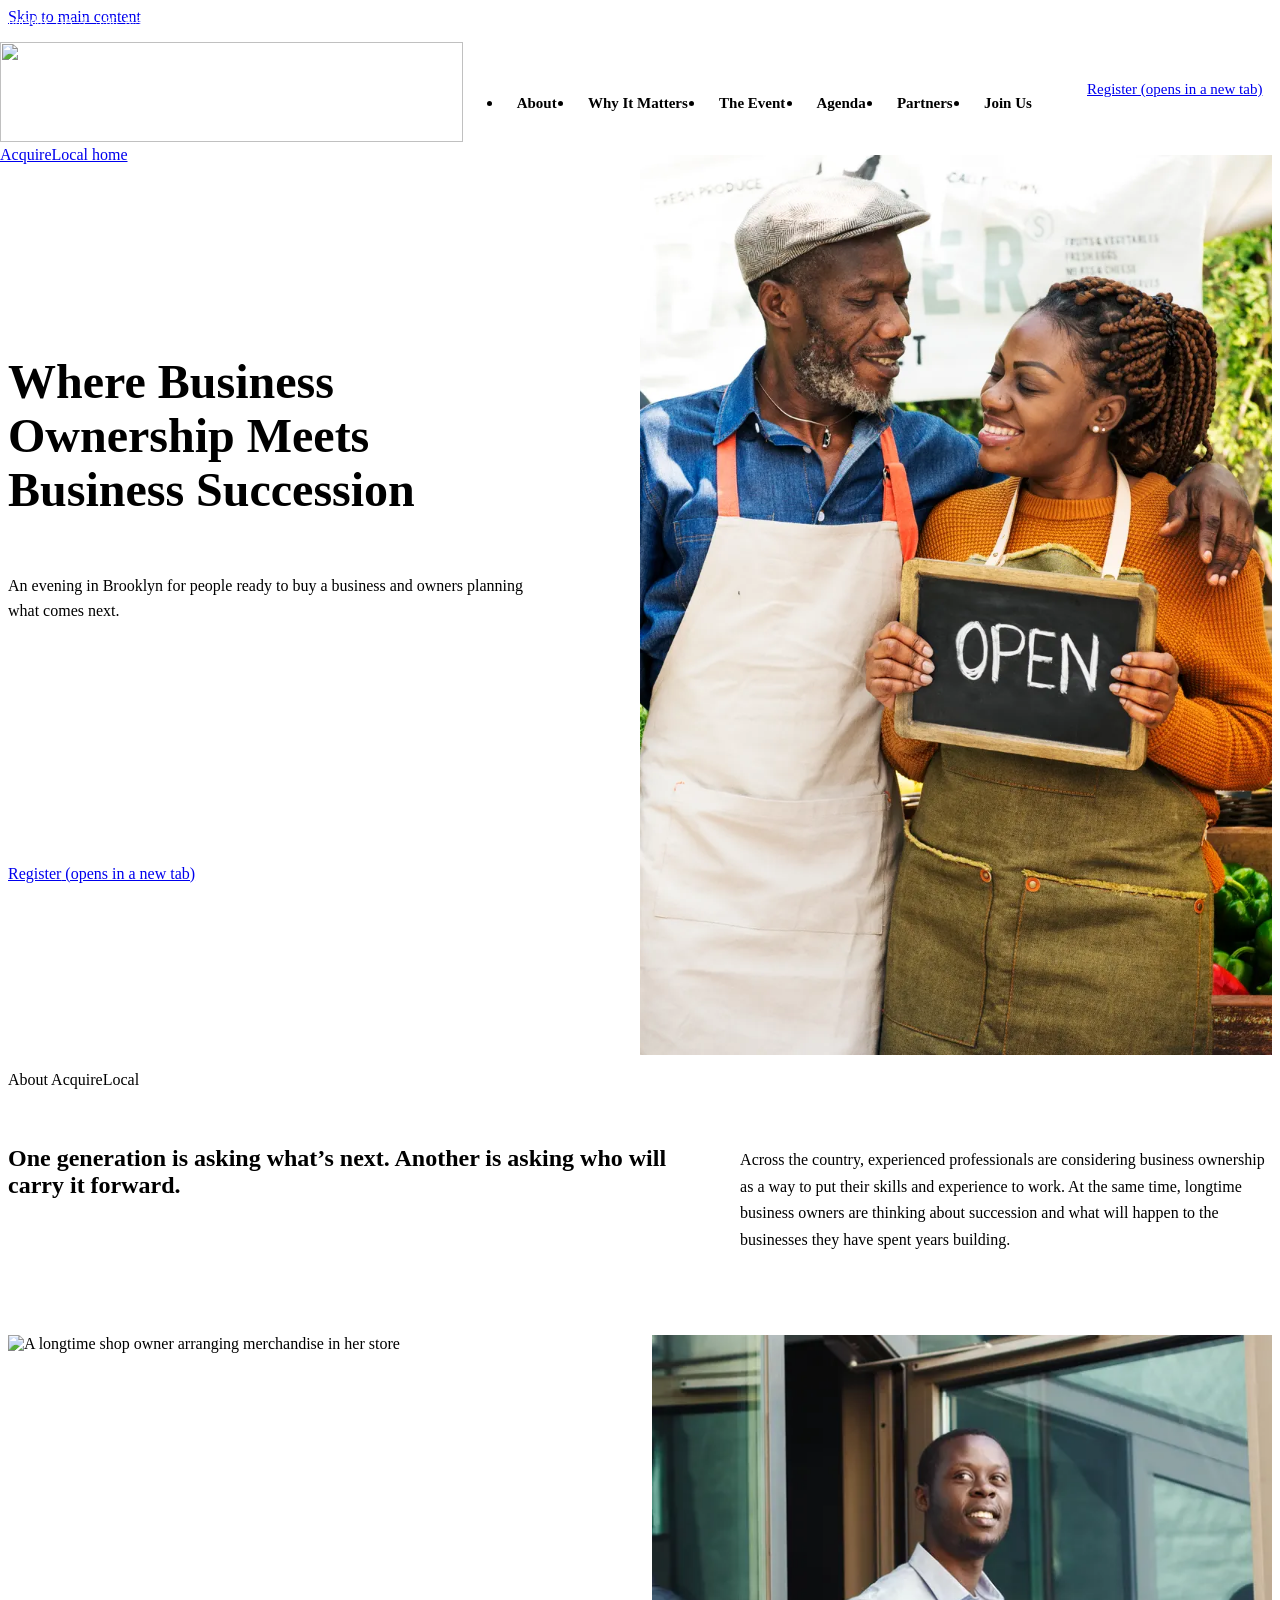
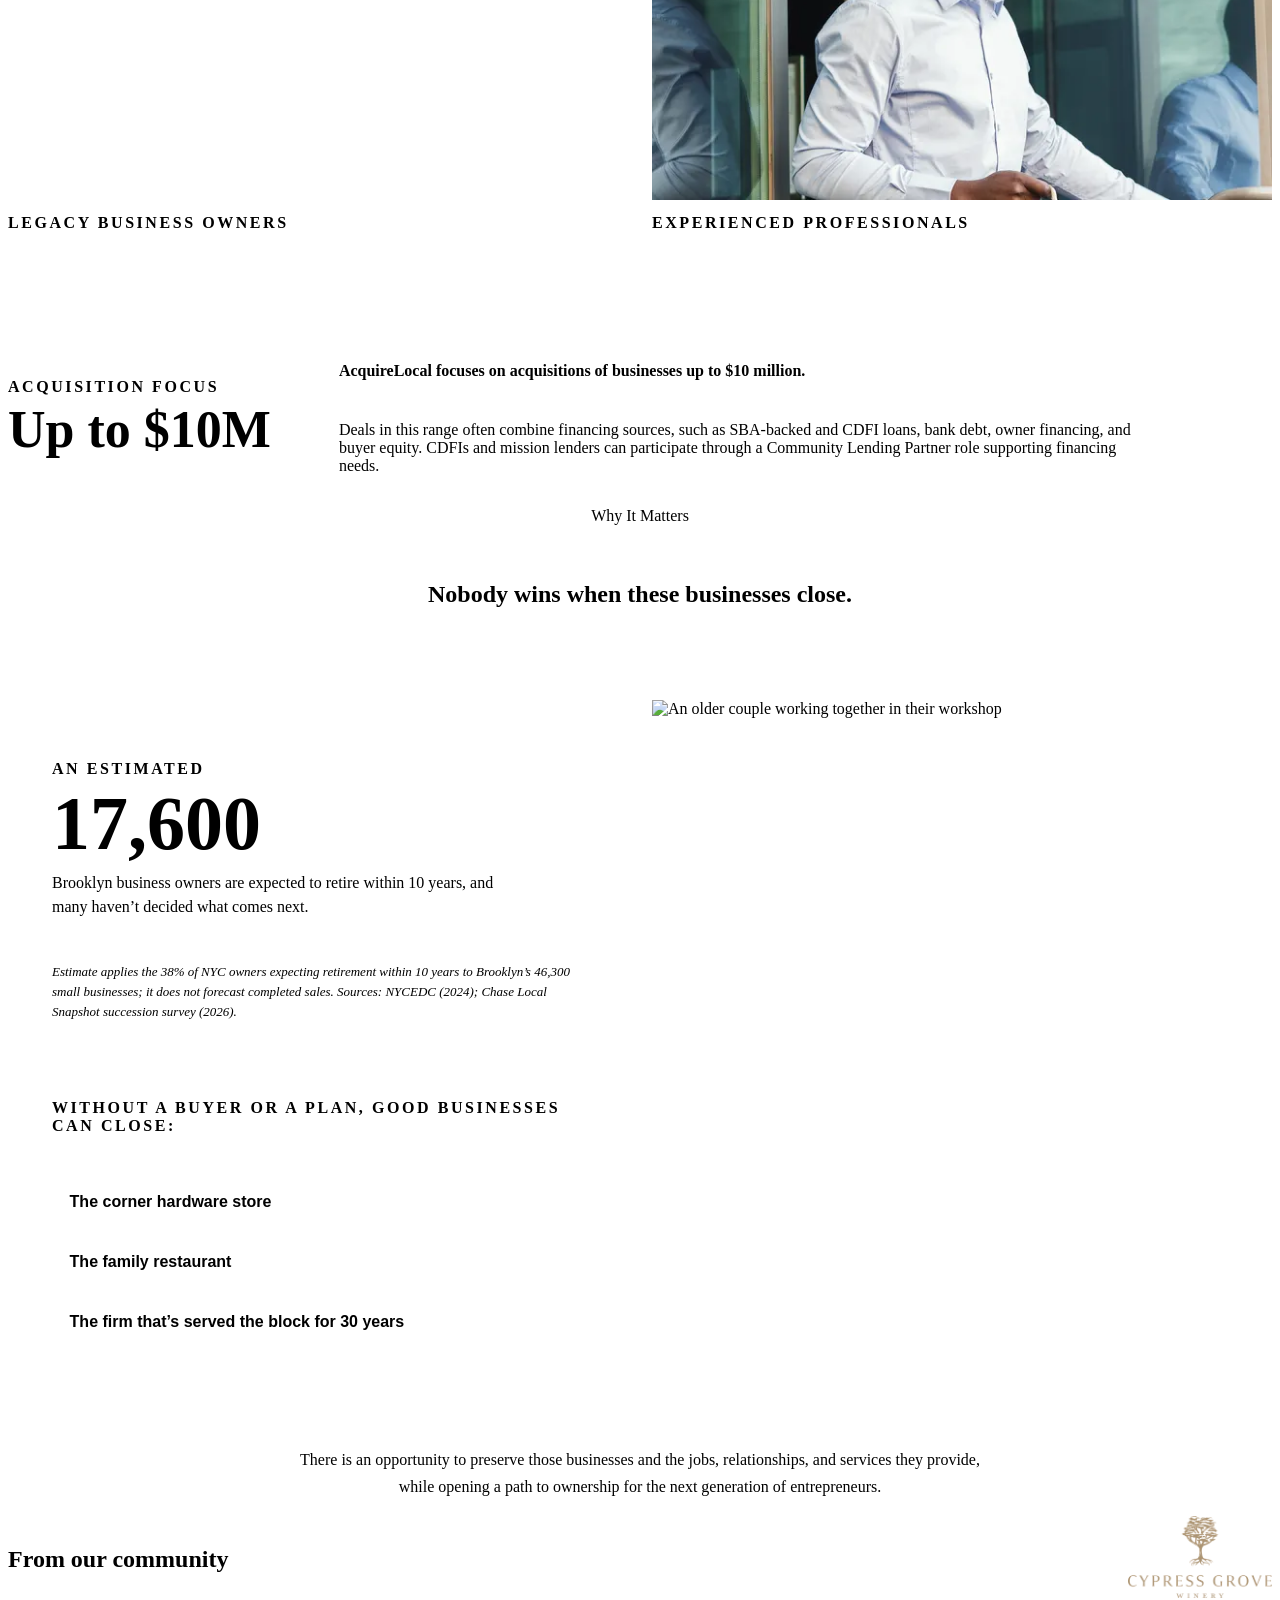
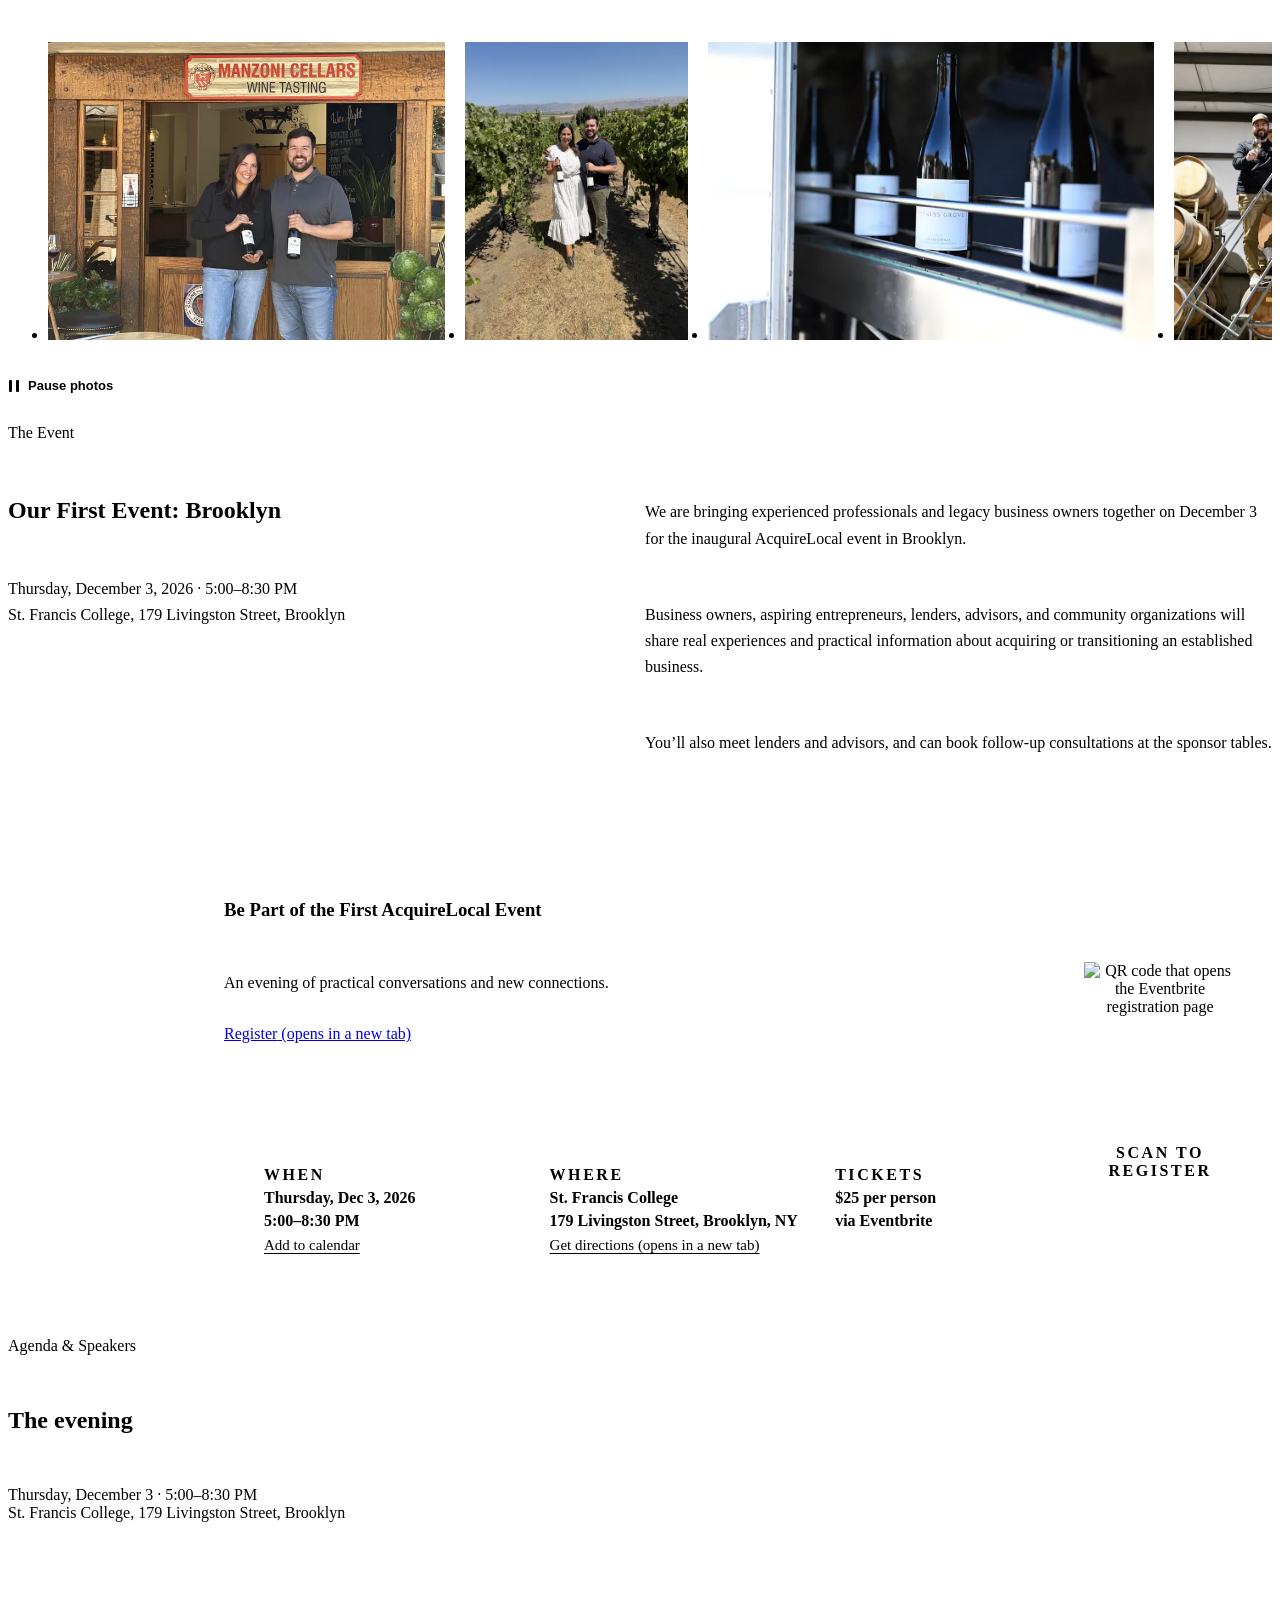
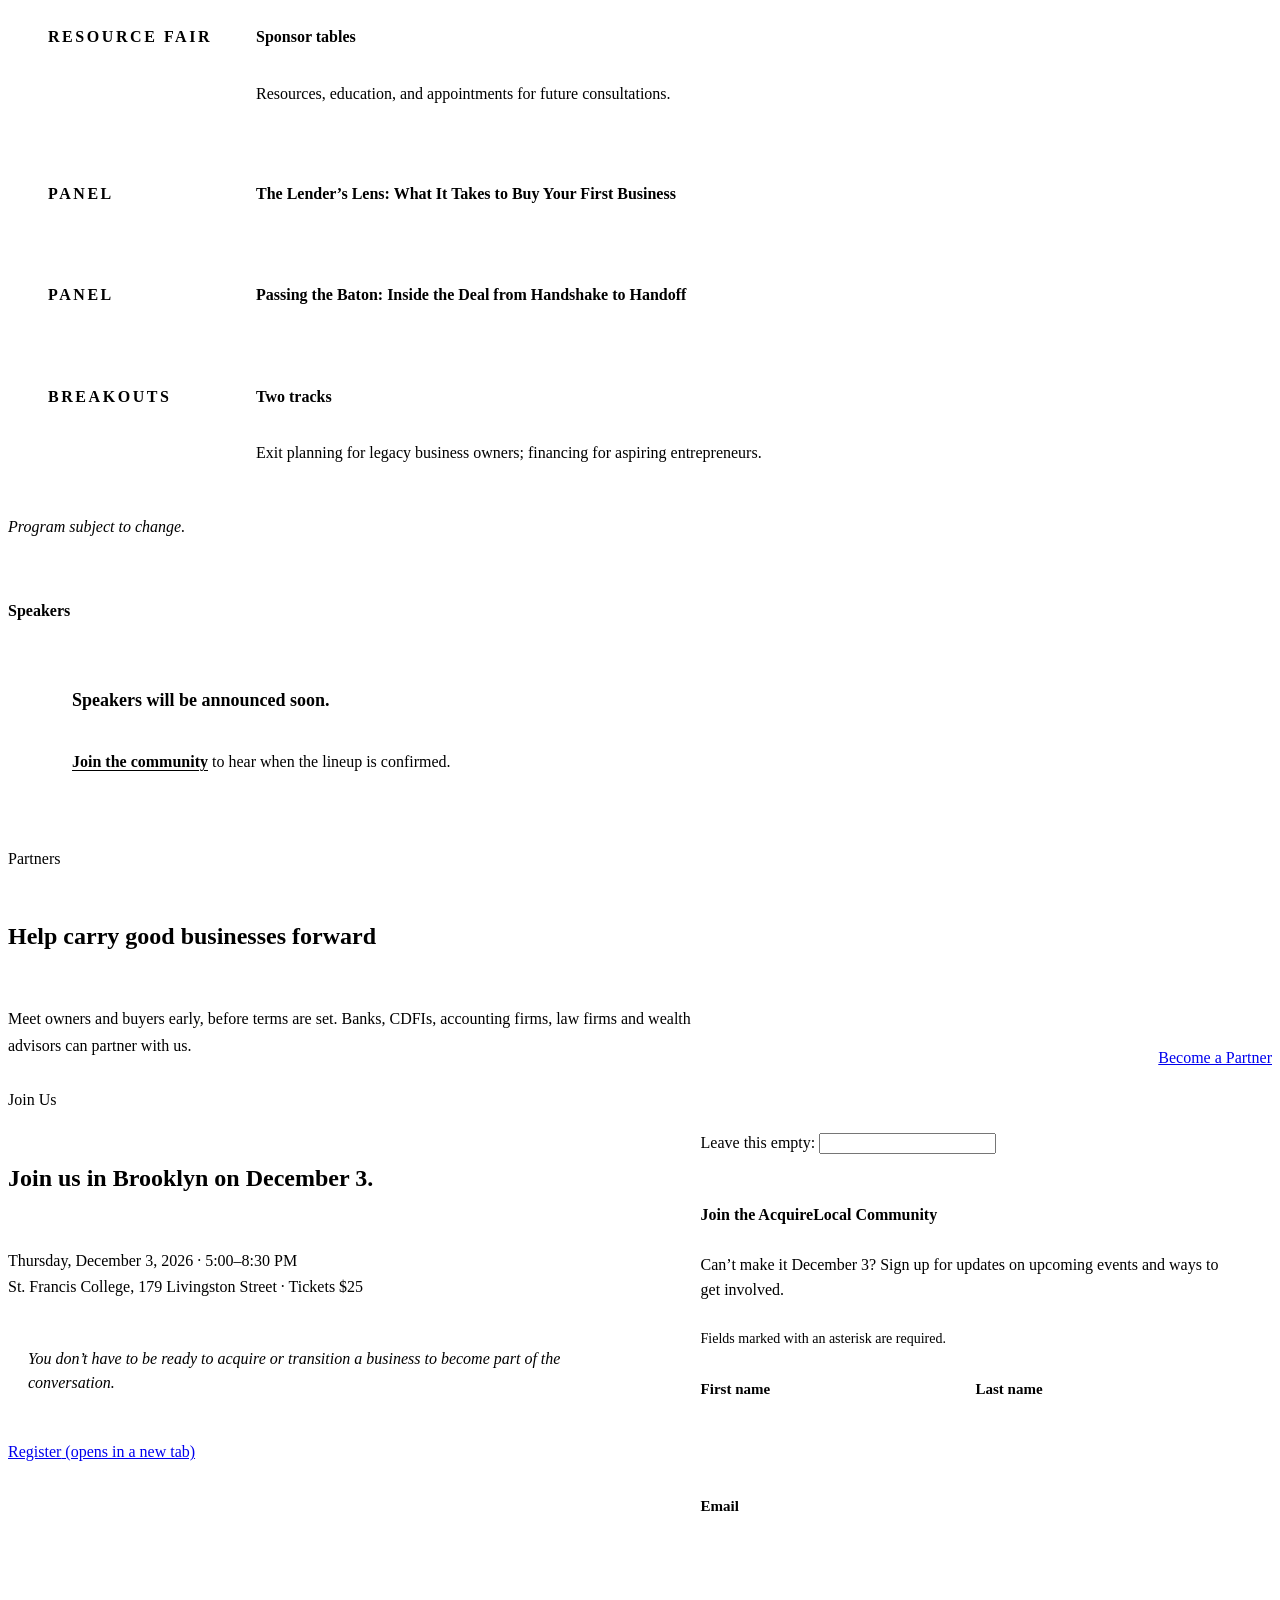
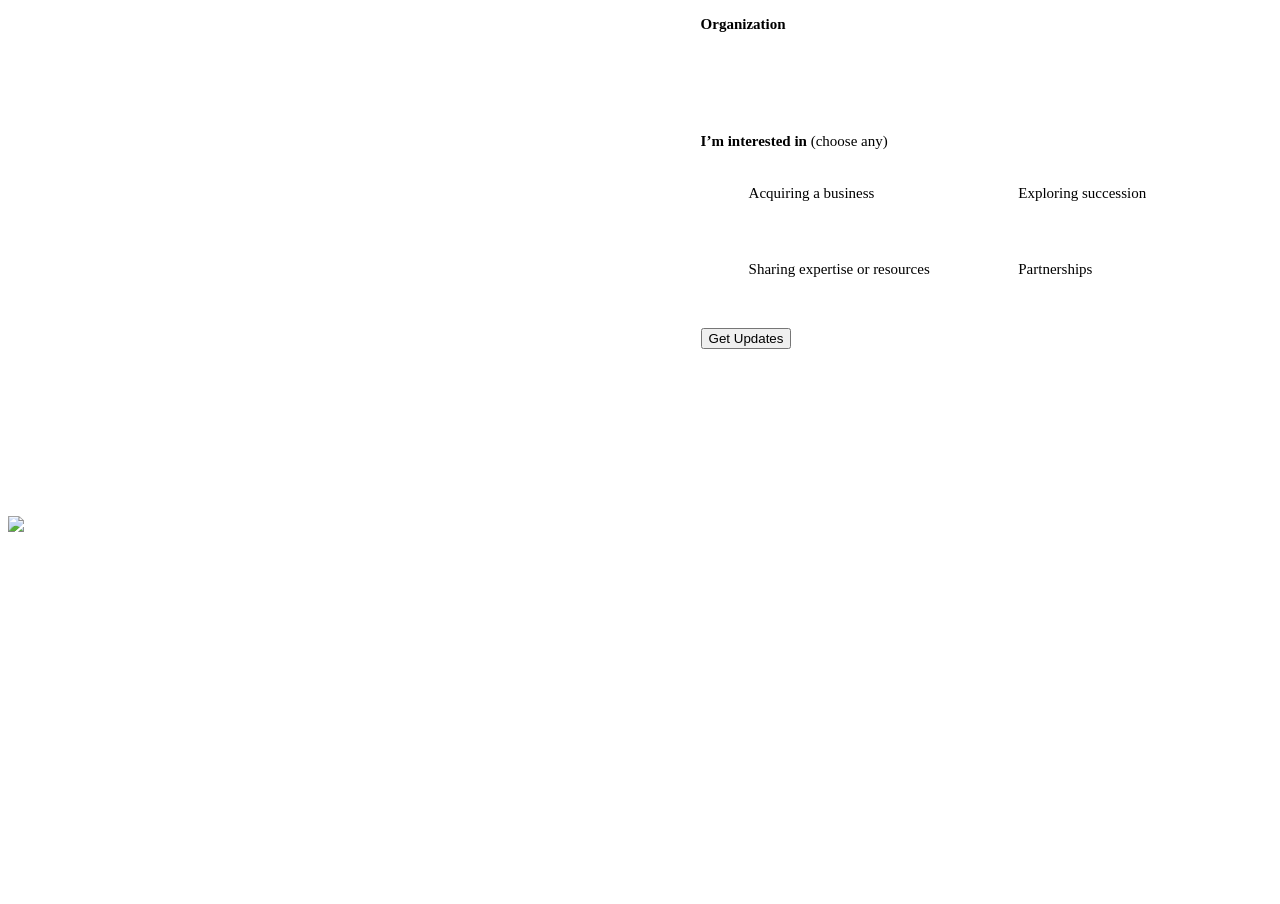
==== commit 745b83b5: "Keep Register visible in the header and use "Register" on every ticket button - Register button in t" ====
--- a/index.html
+++ b/index.html
@@ -72,6 +72,9 @@
             <li><a class="nav__link" href="#join"><span class="nav__label">Join Us</span></a></li>
           </ul>
           <div class="nav__aside">
+          <a class="btn btn--primary btn--lg nav__menu-register" data-eventbrite href="https://www.eventbrite.com/e/acquire-local-inaugural-event-tickets-2002596155008?aff=menu" target="_blank" rel="noopener">
+            Register<span class="visually-hidden"> (opens in a new tab)</span>
+          </a>
 
           <!-- Phone menu only: event + contact details -->
           <div class="nav__contact">
@@ -106,6 +109,10 @@
           </div>
           </div>
         </nav>
+
+        <a class="btn btn--primary nav__register" data-eventbrite href="https://www.eventbrite.com/e/acquire-local-inaugural-event-tickets-2002596155008?aff=nav" target="_blank" rel="noopener">
+          Register<span class="visually-hidden"> (opens in a new tab)</span>
+        </a>
       </div>
     </div>
   </header>
@@ -130,7 +137,7 @@
 
         <div class="hero__actions">
           <a class="btn btn--primary btn--lg" data-eventbrite href="https://www.eventbrite.com/e/acquire-local-inaugural-event-tickets-2002596155008?aff=hero" target="_blank" rel="noopener">
-            Reserve Your Seat<span class="visually-hidden"> (opens in a new tab)</span>
+            Register<span class="visually-hidden"> (opens in a new tab)</span>
           </a>
         </div>
       </div>
@@ -364,7 +371,7 @@
             <h3 class="ticket__title t-h3" id="ticket-title">Be Part of the First AcquireLocal Event</h3>
             <p class="ticket__text">An evening of practical conversations and new connections.</p>
             <a class="btn btn--primary ticket__cta" data-eventbrite href="https://www.eventbrite.com/e/acquire-local-inaugural-event-tickets-2002596155008?aff=ticket" target="_blank" rel="noopener">
-              Register for the Event<span class="visually-hidden"> (opens in a new tab)</span>
+              Register<span class="visually-hidden"> (opens in a new tab)</span>
             </a>
 
             <ul class="ticket__details">
@@ -498,7 +505,7 @@
           <p class="join__meta">Thursday, December 3, 2026 · 5:00–8:30 PM<br>St. Francis College, 179 Livingston Street · Tickets $25</p>
           <p class="join__quote">You don’t have to be ready to acquire or transition a business to become part of the conversation.</p>
           <a class="btn btn--primary join__register" data-eventbrite href="https://www.eventbrite.com/e/acquire-local-inaugural-event-tickets-2002596155008?aff=join" target="_blank" rel="noopener">
-            Register for the Event<span class="visually-hidden"> (opens in a new tab)</span>
+            Register<span class="visually-hidden"> (opens in a new tab)</span>
           </a>
         </div>
 
--- a/css/styles.css
+++ b/css/styles.css
@@ -66,15 +66,34 @@
   display: flex;
   align-items: center;
   justify-content: space-between;
-  gap: 1.5rem;
+  gap: .75rem;
   min-height: 4.5rem;
 }
+/* Register lives in the nav bar (not the event bar, which collapses on scroll),
+   so it stays on screen the whole way down. Phones: beside the menu button. */
+.nav__register {
+  position: relative;
+  z-index: 2;
+  order: 1;
+  margin-left: auto;
+  min-height: 2.75rem;
+  padding: .5rem 1.1rem;
+  font-size: .9375rem;
+}
+.nav__toggle { order: 2; }
 .nav__logo {
   position: relative;
   z-index: 2;
   display: block;
   width: 10.5rem;
   flex-shrink: 0;
+}
+
+/* Smallest phones (≤ 374px): slimmer logo + button so the menu toggle still fits */
+@media (max-width: 23.4375em) {
+  .nav__inner { gap: .5rem; }
+  .nav__logo { width: 7.75rem; }
+  .nav__register { padding-inline: .75rem; }
 }
 
 /* Scrolled: event bar tucks away, soft shadow under the nav */
@@ -252,7 +271,9 @@
 
 /* ---------- Desktop nav (75em / 1200px: below this the links + button don't fit on one line) ---------- */
 @media (min-width: 75em) {
-  .nav__inner { min-height: 5.5rem; }
+  .nav__inner { min-height: 5.5rem; gap: 1.5rem; }
+  .nav__menu { margin-left: auto; }
+  .nav__register { margin-left: 0; }
   .nav__logo { width: 12.5rem; }
   .nav__toggle { display: none; }
 
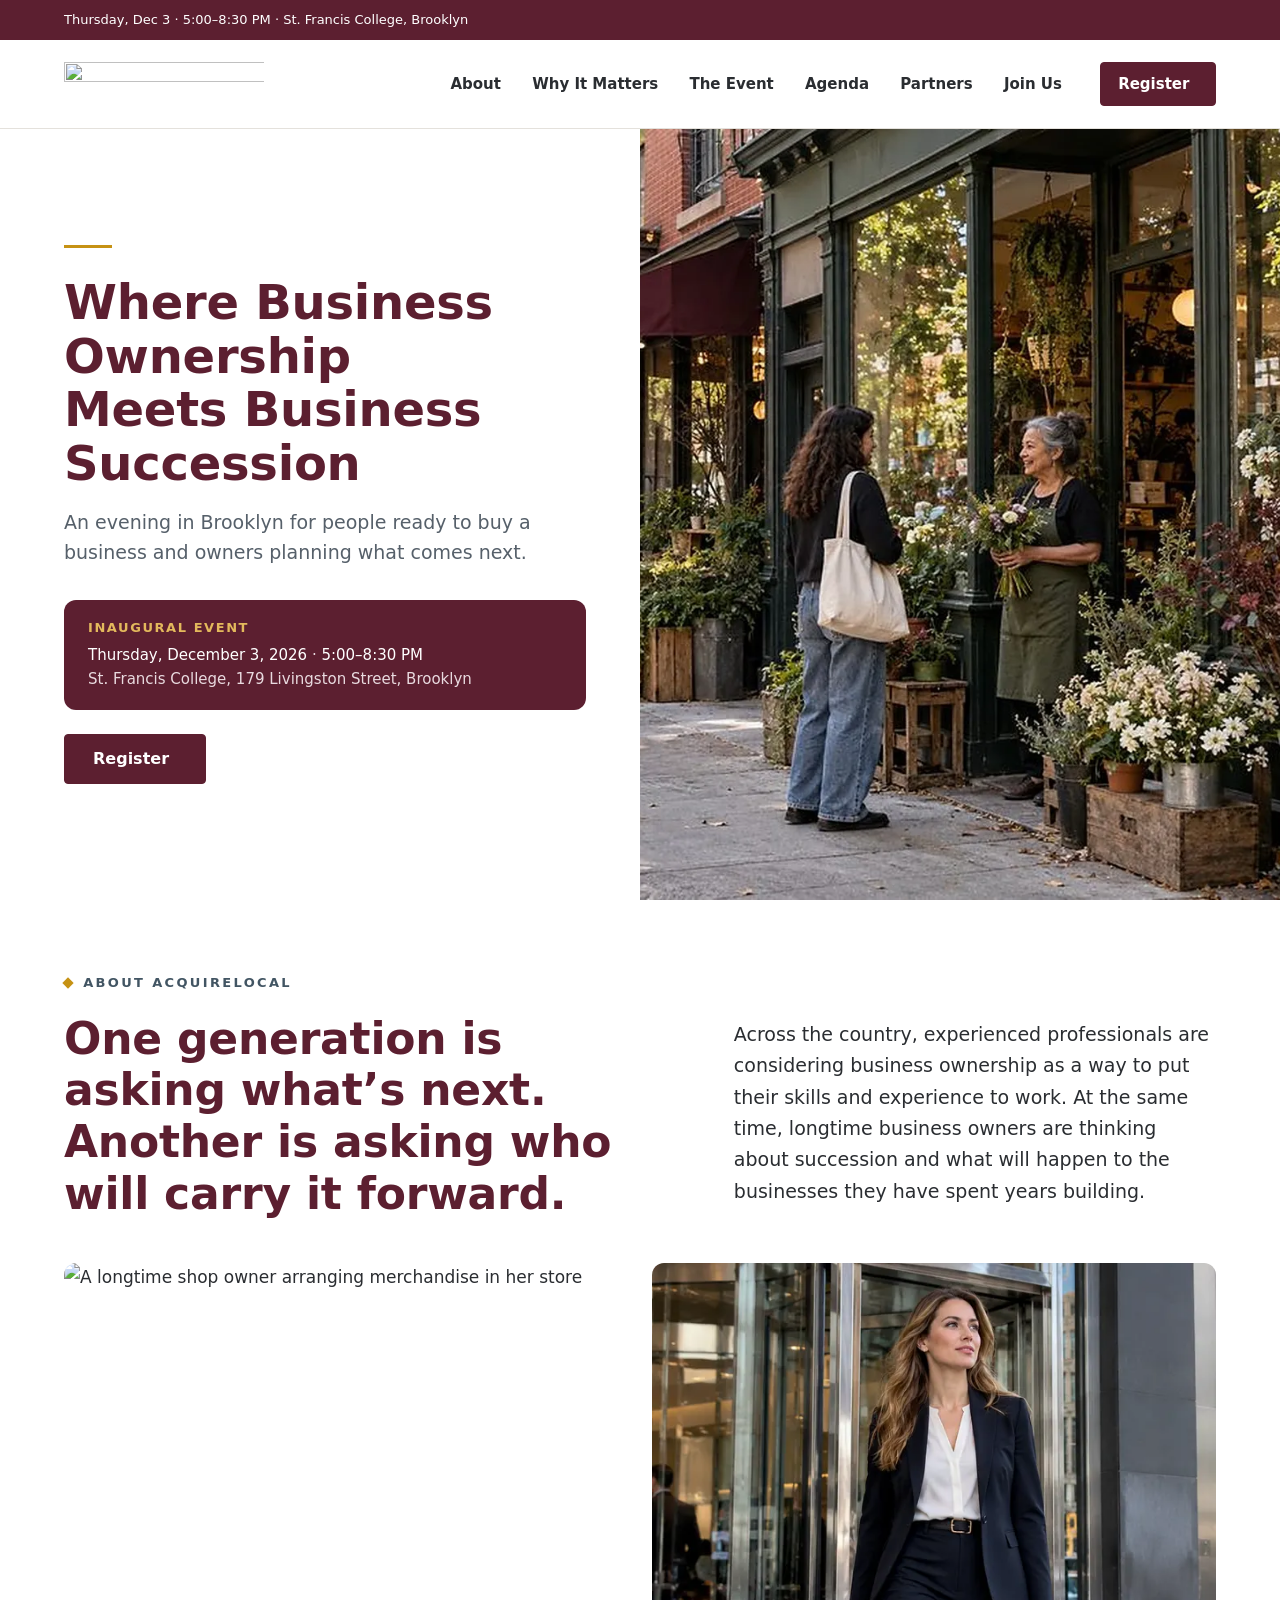
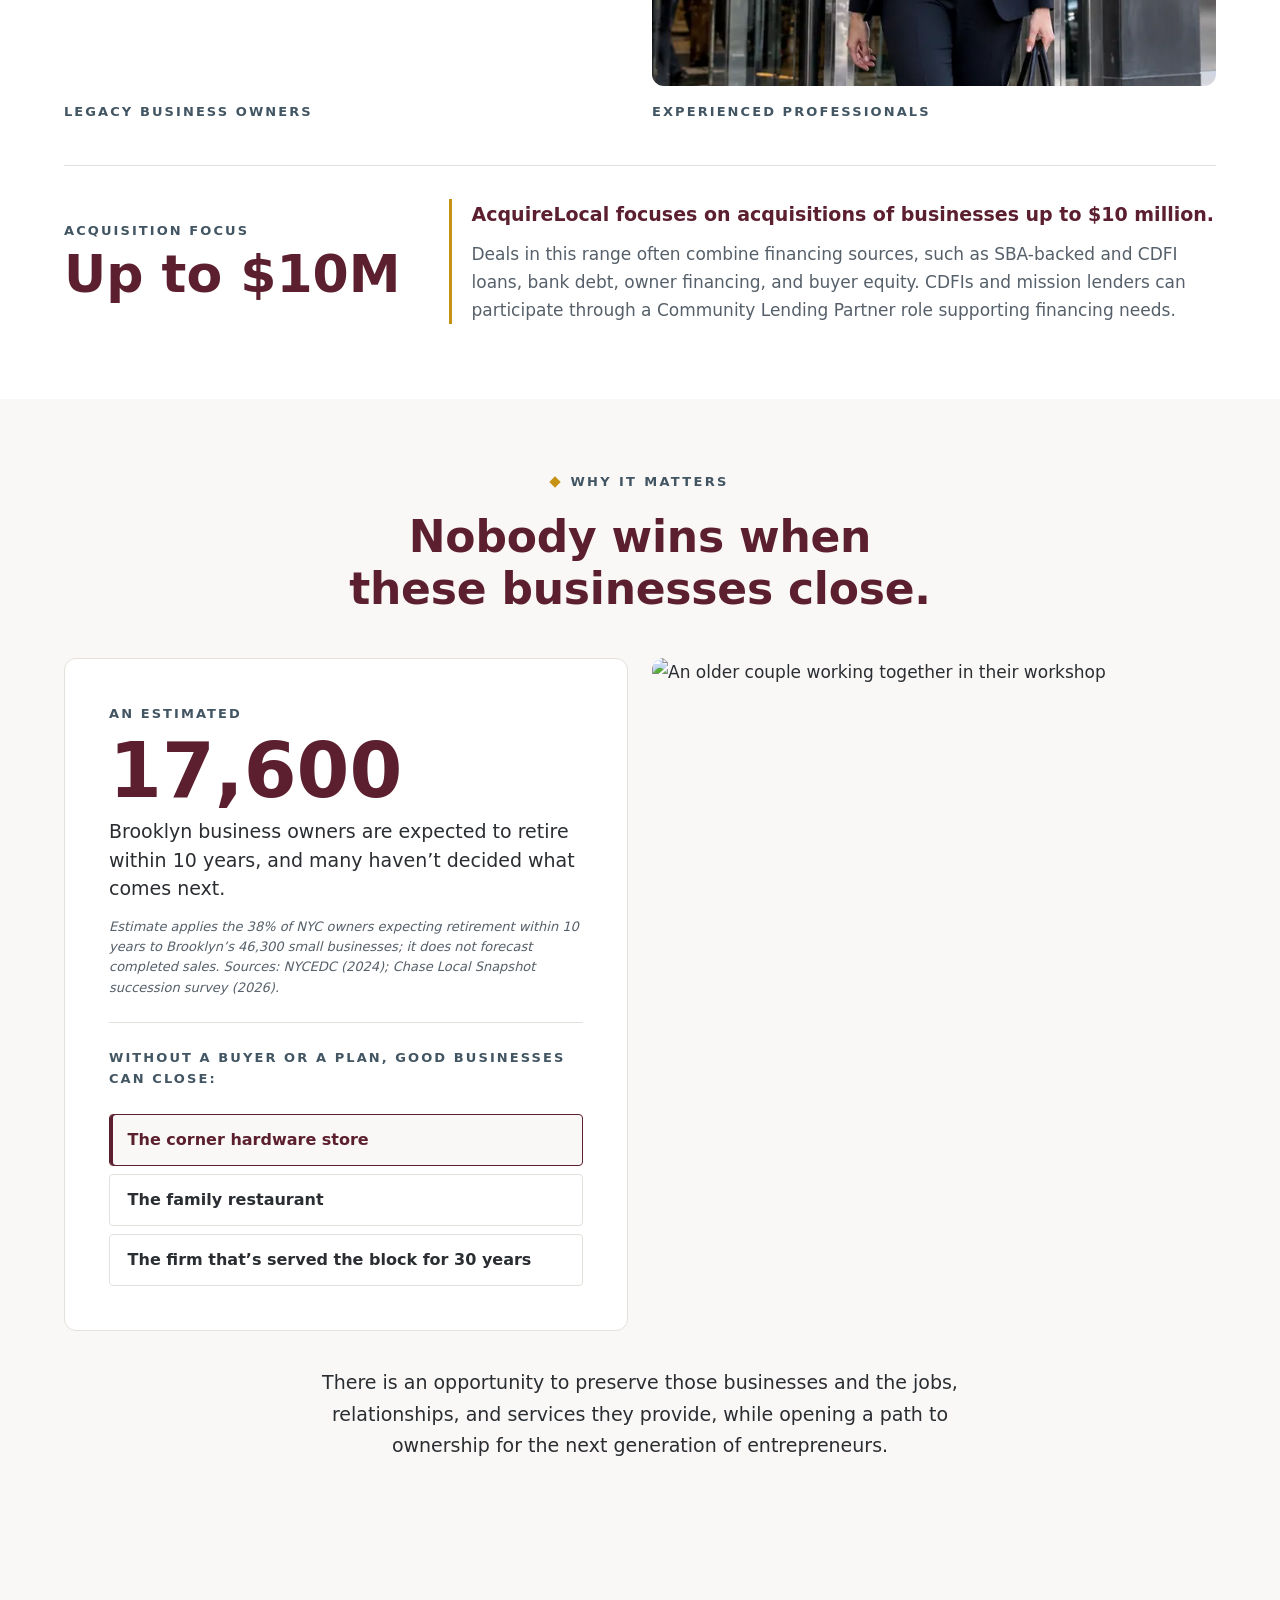
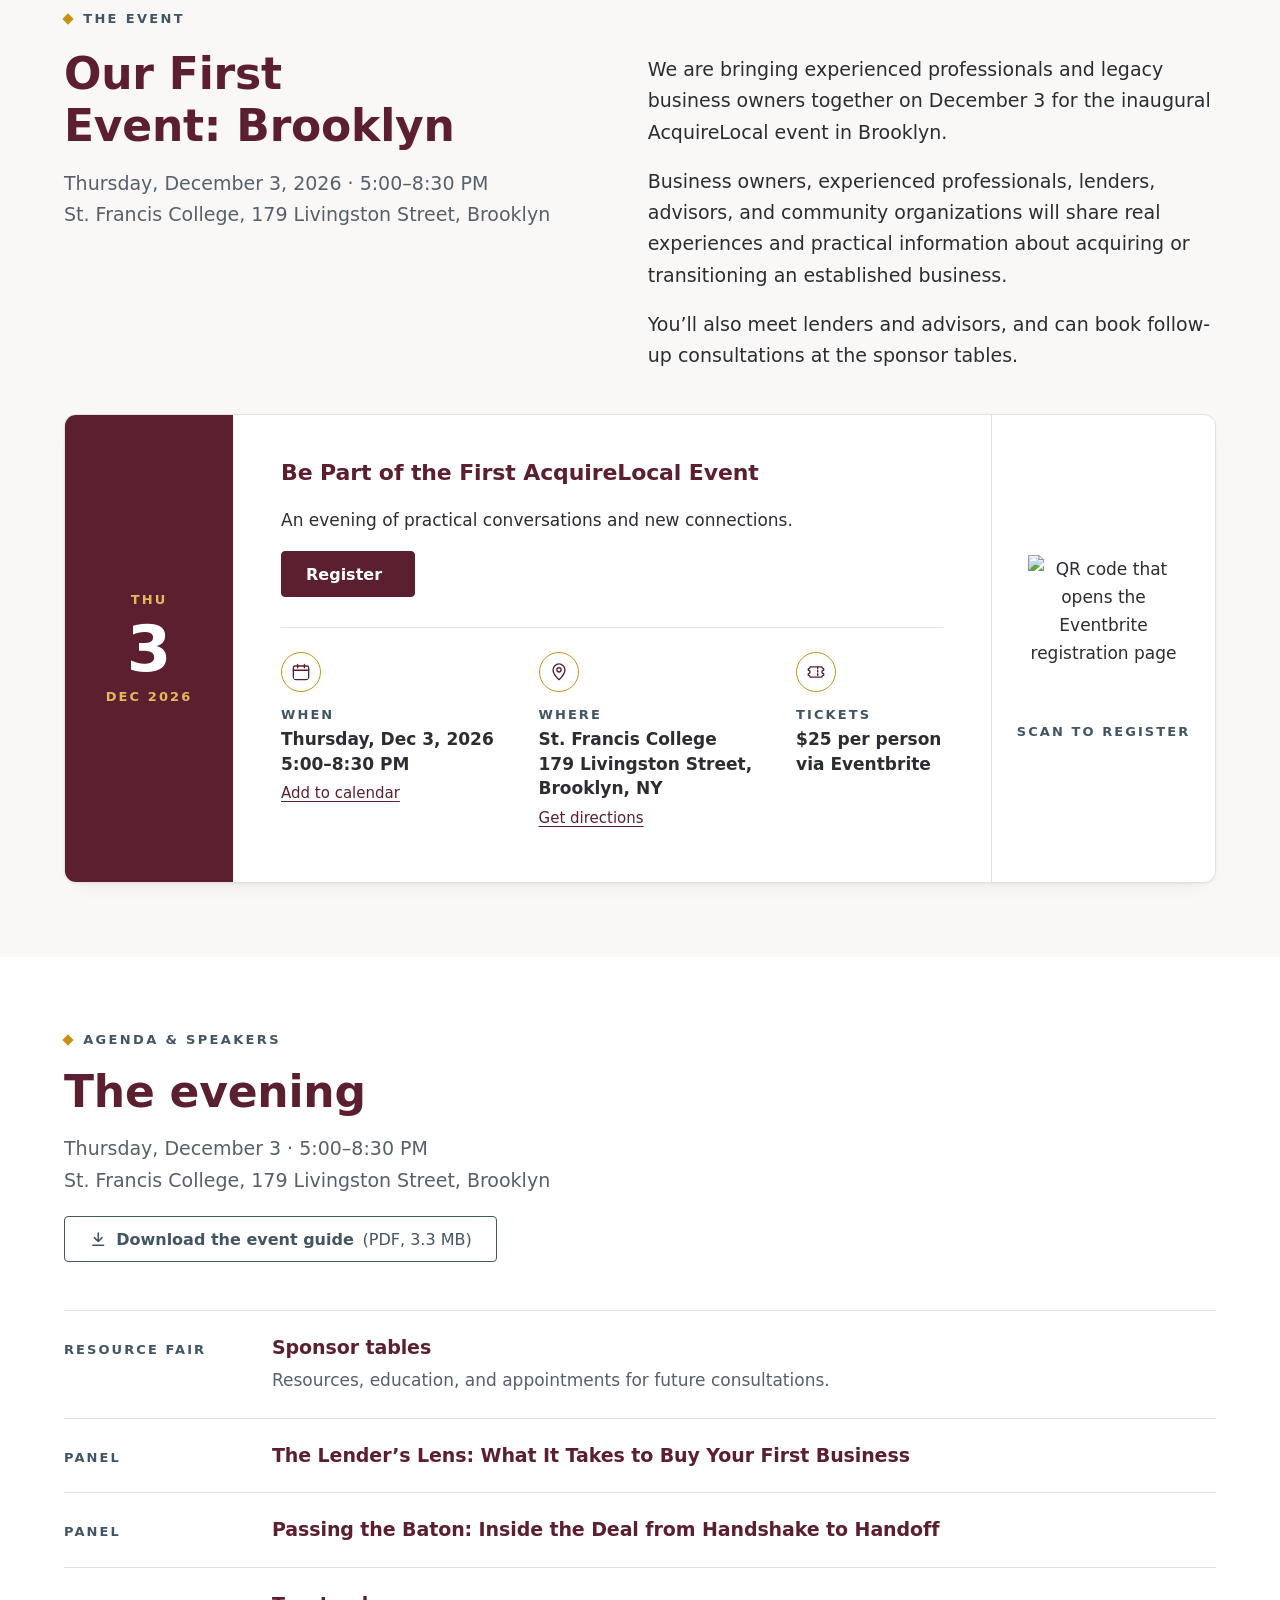
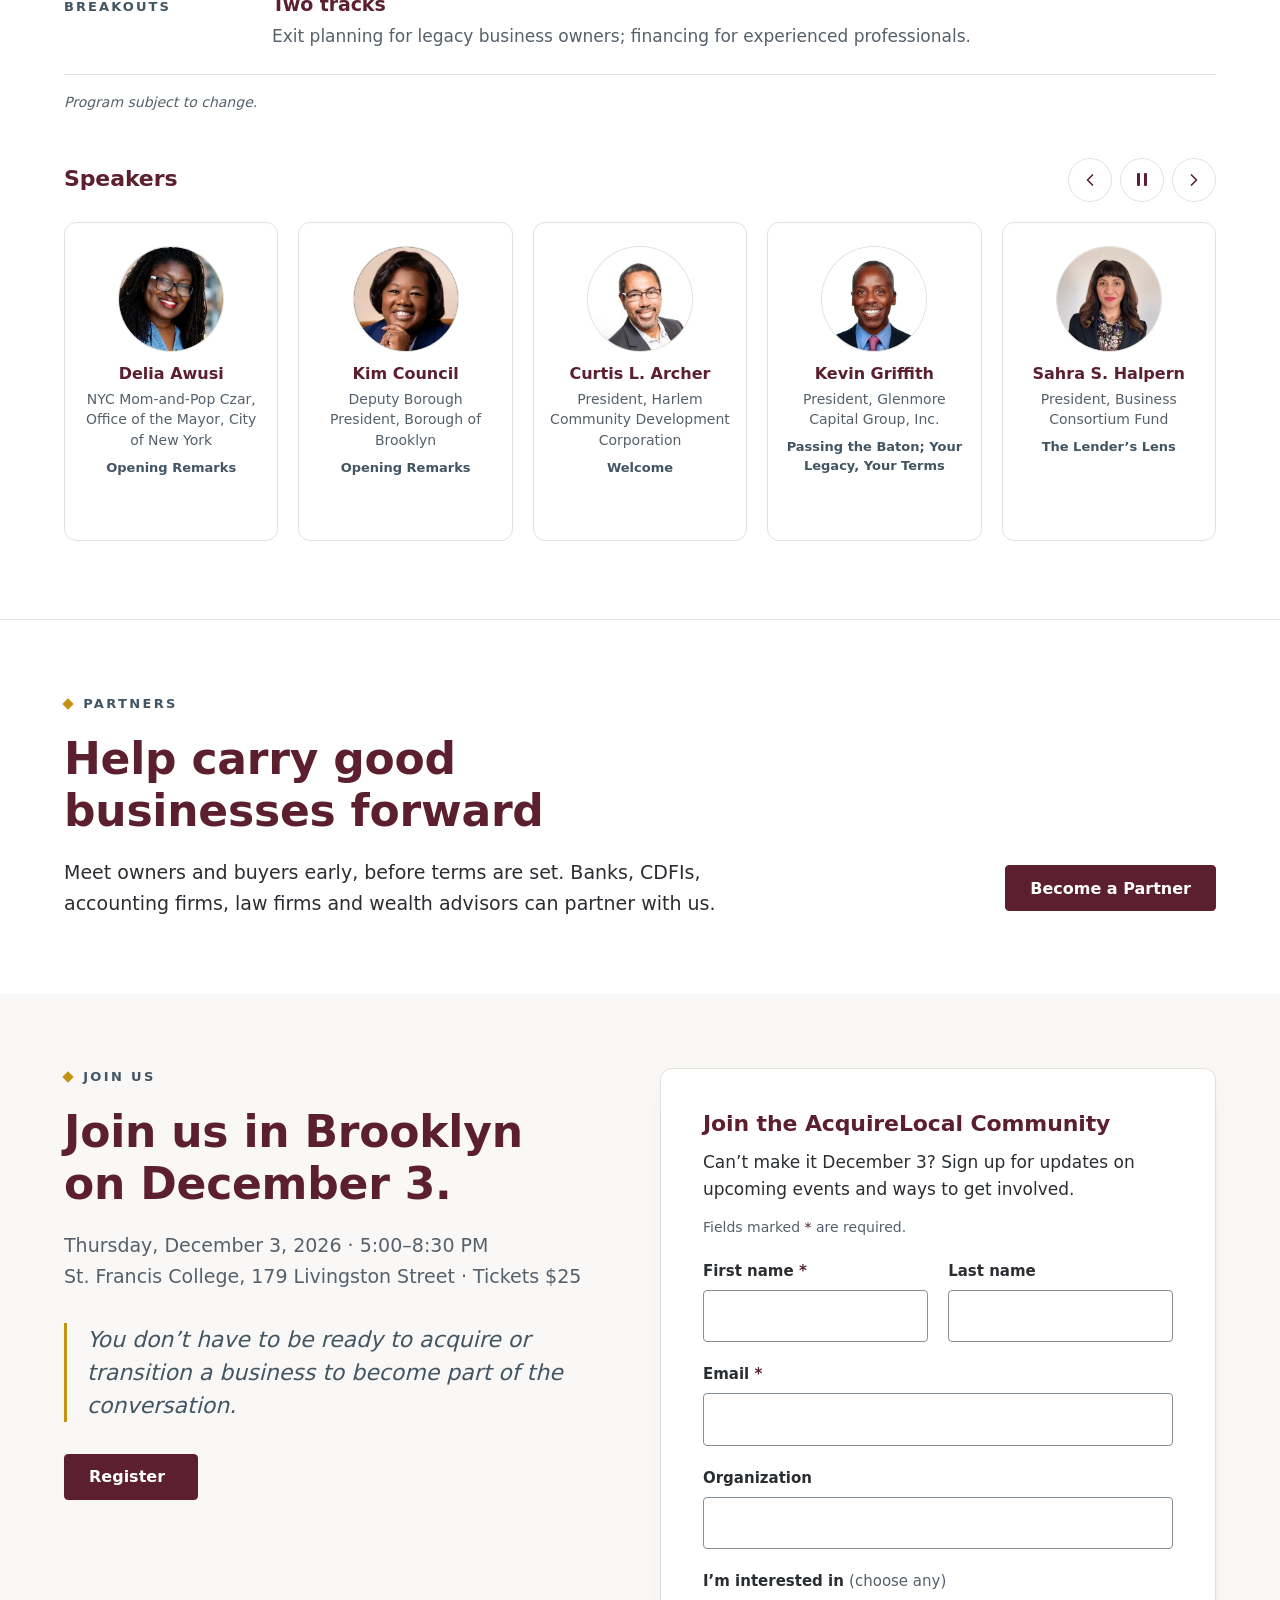
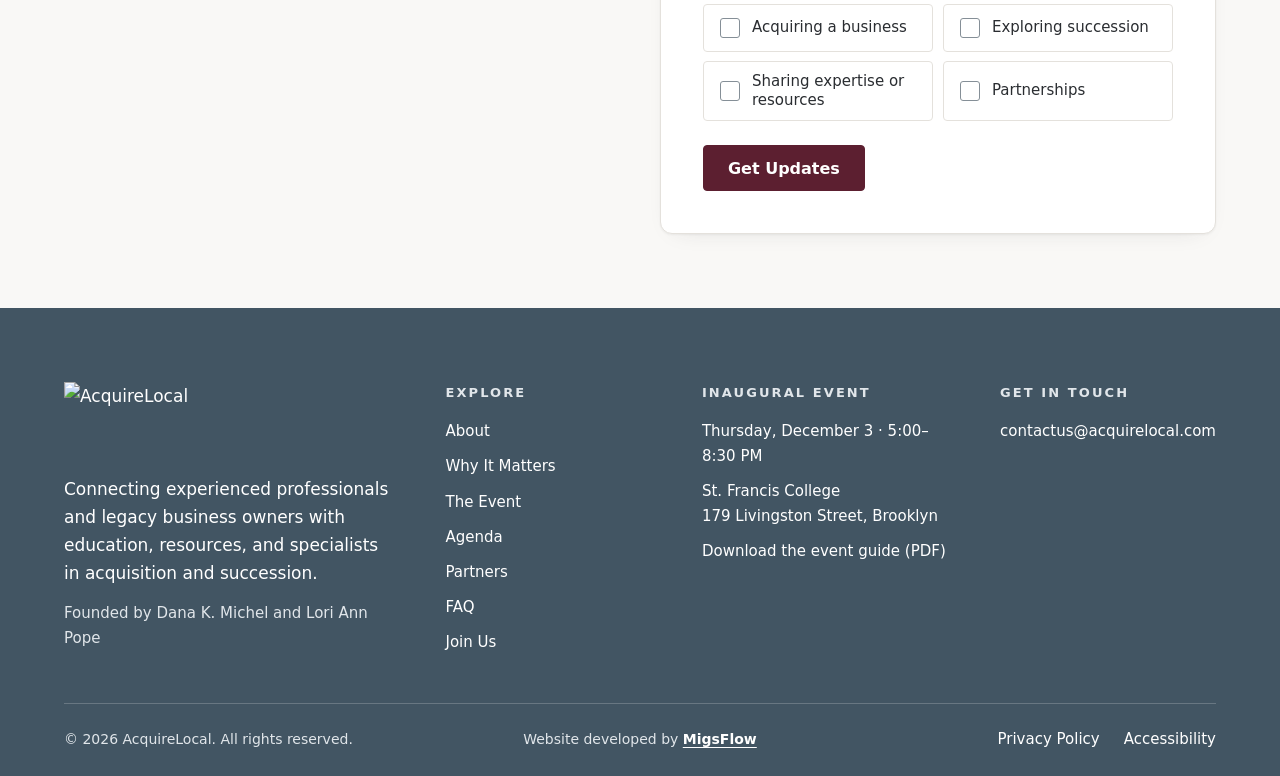
==== commit 85b57af9: "Apply the client's latest round of edits - Speakers: all 10 from the event guide in a row that moves" ====
--- a/index.html
+++ b/index.html
@@ -4,14 +4,14 @@
   <meta charset="UTF-8">
   <meta name="viewport" content="width=device-width, initial-scale=1">
   <title>AcquireLocal | Business Ownership and Succession</title>
-  <meta name="description" content="Connecting aspiring entrepreneurs and legacy business owners. Join our inaugural event Dec 3, 2026 at St. Francis College. Tickets $25.">
+  <meta name="description" content="Connecting experienced professionals and legacy business owners. Join our inaugural event Dec 3, 2026 at St. Francis College. Tickets $25.">
   <meta name="theme-color" content="#5C1F30">
   <!-- Link previews (Open Graph / social). TODO: switch BASE URL to the final domain at launch -->
   <link rel="canonical" href="https://mfebres0919.github.io/AcquireLocal/">
   <meta property="og:type" content="website">
   <meta property="og:site_name" content="AcquireLocal">
   <meta property="og:title" content="AcquireLocal | Business Ownership and Succession">
-  <meta property="og:description" content="Connecting aspiring entrepreneurs and legacy business owners. Join our inaugural event Dec 3, 2026 at St. Francis College. Tickets $25.">
+  <meta property="og:description" content="Connecting experienced professionals and legacy business owners. Join our inaugural event Dec 3, 2026 at St. Francis College. Tickets $25.">
   <meta property="og:url" content="https://mfebres0919.github.io/AcquireLocal/">
   <meta property="og:image" content="https://mfebres0919.github.io/AcquireLocal/images/og-image.jpg">
   <meta property="og:image:width" content="1200">
@@ -19,15 +19,15 @@
   <meta property="og:image:alt" content="AcquireLocal: Where Business Ownership Meets Business Succession">
   <meta name="twitter:card" content="summary_large_image">
   <meta name="twitter:title" content="AcquireLocal | Business Ownership and Succession">
-  <meta name="twitter:description" content="Connecting aspiring entrepreneurs and legacy business owners. Join our inaugural event Dec 3, 2026 at St. Francis College. Tickets $25.">
+  <meta name="twitter:description" content="Connecting experienced professionals and legacy business owners. Join our inaugural event Dec 3, 2026 at St. Francis College. Tickets $25.">
   <meta name="twitter:image" content="https://mfebres0919.github.io/AcquireLocal/images/og-image.jpg">
 
   <link rel="preload" href="fonts/web/noto-sans-700-normal.woff2" as="font" type="font/woff2" crossorigin>
   <link rel="preload" href="fonts/web/noto-sans-400-normal.woff2" as="font" type="font/woff2" crossorigin>
   <link rel="preload" as="image" type="image/webp" media="(min-width: 64em)"
-        imagesrcset="images/hero/hero-duo-tall-960.webp 960w, images/hero/hero-duo-tall-1440.webp 1440w" imagesizes="50vw">
+        imagesrcset="images/hero/hero-street-tall-960.webp 960w, images/hero/hero-street-tall-1140.webp 1140w" imagesizes="50vw">
   <link rel="preload" as="image" type="image/webp" media="(max-width: 63.99em)"
-        imagesrcset="images/hero/hero-duo-1200.webp 1200w, images/hero/hero-duo-1800.webp 1800w" imagesizes="100vw">
+        imagesrcset="images/hero/hero-street-1200.webp 1200w, images/hero/hero-street-1800.webp 1800w" imagesizes="100vw">
 
   <link rel="stylesheet" href="css/vendor/lenis.css">
   <link rel="stylesheet" href="css/global.css">
@@ -44,9 +44,6 @@
           <span class="topbar__full">Thursday, Dec 3 · 5:00–8:30 PM · St. Francis College, Brooklyn</span>
           <span class="topbar__short">Dec 3 · St. Francis College</span>
         </p>
-        <a class="topbar__link" data-eventbrite href="https://www.eventbrite.com/e/acquire-local-inaugural-event-tickets-2002596155008?aff=topbar" target="_blank" rel="noopener">
-          Tickets $25<span class="visually-hidden"> (opens in a new tab)</span>
-        </a>
       </div>
     </div>
 
@@ -96,13 +93,7 @@
               <ul class="nav__contact-list">
                 <li>
                   <svg class="nav__icon" viewBox="0 0 24 24" aria-hidden="true"><rect x="3" y="5" width="18" height="14" rx="2"/><path d="m3 7 9 6 9-6"/></svg>
-                  <!-- TODO: contact email (pending from client — docx footer placeholder) -->
-                  <a href="#">Email AcquireLocal</a>
-                </li>
-                <li>
-                  <svg class="nav__icon" viewBox="0 0 24 24" aria-hidden="true"><rect x="3" y="3" width="18" height="18" rx="3"/><path d="M8 10v7M8 7v.01M12 17v-4a2 2 0 0 1 4 0v4M12 10v7"/></svg>
-                  <!-- TODO: LinkedIn URL (pending from client — docx footer placeholder) -->
-                  <a href="#">AcquireLocal on LinkedIn</a>
+                  <a href="mailto:contactus@acquirelocal.com">contactus@acquirelocal.com</a>
                 </li>
               </ul>
             </div>
@@ -145,11 +136,11 @@
       <div class="hero__media">
         <!-- Desktop gets a portrait cut for the tall column; phones/tablets get the full landscape frame -->
         <picture class="hero__photo">
-          <source media="(min-width: 64em)" type="image/webp" srcset="images/hero/hero-duo-tall-960.webp 960w, images/hero/hero-duo-tall-1440.webp 1440w" sizes="50vw">
-          <source media="(min-width: 64em)" srcset="images/hero/hero-duo-tall-960.jpg 960w, images/hero/hero-duo-tall-1440.jpg 1440w" sizes="50vw">
-          <source type="image/webp" srcset="images/hero/hero-duo-1200.webp 1200w, images/hero/hero-duo-1800.webp 1800w" sizes="100vw">
-          <img src="images/hero/hero-duo-1200.jpg" srcset="images/hero/hero-duo-1200.jpg 1200w, images/hero/hero-duo-1800.jpg 1800w" sizes="100vw"
-               alt="A longtime market owner and a younger business partner smiling together behind an Open sign" width="1200" height="934" fetchpriority="high">
+          <source media="(min-width: 64em)" type="image/webp" srcset="images/hero/hero-street-tall-960.webp 960w, images/hero/hero-street-tall-1140.webp 1140w" sizes="50vw">
+          <source media="(min-width: 64em)" srcset="images/hero/hero-street-tall-960.jpg 960w, images/hero/hero-street-tall-1140.jpg 1140w" sizes="50vw">
+          <source type="image/webp" srcset="images/hero/hero-street-1200.webp 1200w, images/hero/hero-street-1800.webp 1800w" sizes="100vw">
+          <img src="images/hero/hero-street-1200.jpg" srcset="images/hero/hero-street-1200.jpg 1200w, images/hero/hero-street-1800.jpg 1800w" sizes="100vw"
+               alt="A shopper chatting with a florist outside her flower shop on a tree-lined neighborhood street" width="1200" height="676" fetchpriority="high">
         </picture>
       </div>
     </section>
@@ -178,9 +169,9 @@
 
           <figure class="about__photo">
             <picture>
-              <source type="image/webp" srcset="images/about/about-professional-640.webp 640w, images/about/about-professional-1000.webp 1000w" sizes="(min-width: 48em) 50vw, 100vw">
-              <img src="images/about/about-professional-1000.jpg" srcset="images/about/about-professional-640.jpg 640w, images/about/about-professional-1000.jpg 1000w" sizes="(min-width: 48em) 50vw, 100vw"
-                   alt="A mid-career professional leaving his office building" width="1000" height="750" loading="lazy">
+              <source type="image/webp" srcset="images/about/about-experienced-pro-640.webp 640w, images/about/about-experienced-pro-1000.webp 1000w" sizes="(min-width: 48em) 50vw, 100vw">
+              <img src="images/about/about-experienced-pro-1000.jpg" srcset="images/about/about-experienced-pro-640.jpg 640w, images/about/about-experienced-pro-1000.jpg 1000w" sizes="(min-width: 48em) 50vw, 100vw"
+                   alt="An experienced professional in a navy suit walking out of an office building" width="1000" height="750" loading="lazy">
             </picture>
             <figcaption class="about__tag">Experienced professionals</figcaption>
           </figure>
@@ -259,88 +250,6 @@
       </div>
     </section>
 
-    <!-- ============ FROM OUR COMMUNITY ============ -->
-    <section class="stories" id="community" aria-labelledby="community-title">
-      <div class="container">
-
-        <!-- Community photos: supplied by the client (Cypress Grove Winery owners), no story copy yet.
-             community.js duplicates the list and drifts it left to right; without JS or with
-             reduced motion it is a still row that scrolls sideways. -->
-        <div class="community" data-community>
-          <div class="community__head">
-            <h2 class="community__title t-h1" id="community-title">From our community</h2>
-            <picture class="community__logo">
-              <source type="image/webp" srcset="images/stories/cypress-grove-logo-600.webp">
-              <img src="images/stories/cypress-grove-logo-600.png" alt="Cypress Grove Winery" width="600" height="341" loading="lazy">
-            </picture>
-          </div>
-          <div class="community__viewport">
-          <ul class="community__track" aria-labelledby="community-title" data-community-track>
-              <li>
-                <picture>
-                  <source type="image/webp" srcset="images/stories/purchase-day-700.webp 700w, images/stories/purchase-day-1200.webp 1200w" sizes="(min-width: 48em) 36rem, 24rem">
-                  <img src="images/stories/purchase-day-700.jpg" srcset="images/stories/purchase-day-700.jpg 700w, images/stories/purchase-day-1200.jpg 1200w" sizes="(min-width: 48em) 36rem, 24rem" alt="Two business owners holding bottles of wine outside a wine tasting room" width="1200" height="900" loading="lazy">
-                </picture>
-              </li>
-              <li>
-                <picture>
-                  <source type="image/webp" srcset="images/stories/doree-dan-vineyard-700.webp 700w, images/stories/doree-dan-vineyard-1200.webp 1200w" sizes="(min-width: 48em) 36rem, 24rem">
-                  <img src="images/stories/doree-dan-vineyard-700.jpg" srcset="images/stories/doree-dan-vineyard-700.jpg 700w, images/stories/doree-dan-vineyard-1200.jpg 1200w" sizes="(min-width: 48em) 36rem, 24rem" alt="Two winery owners holding bottles of wine between rows of vines" width="900" height="1200" loading="lazy">
-                </picture>
-              </li>
-              <li>
-                <picture>
-                  <source type="image/webp" srcset="images/stories/bottling-700.webp 700w, images/stories/bottling-1200.webp 1200w" sizes="(min-width: 48em) 36rem, 24rem">
-                  <img src="images/stories/bottling-700.jpg" srcset="images/stories/bottling-700.jpg 700w, images/stories/bottling-1200.jpg 1200w" sizes="(min-width: 48em) 36rem, 24rem" alt="Labeled Cypress Grove wine bottles moving along a bottling line" width="1200" height="800" loading="lazy">
-                </picture>
-              </li>
-              <li>
-                <picture>
-                  <source type="image/webp" srcset="images/stories/dan-barrels-700.webp 700w, images/stories/dan-barrels-1200.webp 1200w" sizes="(min-width: 48em) 36rem, 24rem">
-                  <img src="images/stories/dan-barrels-700.jpg" srcset="images/stories/dan-barrels-700.jpg 700w, images/stories/dan-barrels-1200.jpg 1200w" sizes="(min-width: 48em) 36rem, 24rem" alt="A winery owner on a ladder beside stacked wine barrels, raising a glass" width="800" height="1200" loading="lazy">
-                </picture>
-              </li>
-              <li>
-                <picture>
-                  <source type="image/webp" srcset="images/stories/doree-bottling-700.webp 700w, images/stories/doree-bottling-1200.webp 1200w" sizes="(min-width: 48em) 36rem, 24rem">
-                  <img src="images/stories/doree-bottling-700.jpg" srcset="images/stories/doree-bottling-700.jpg 700w, images/stories/doree-bottling-1200.jpg 1200w" sizes="(min-width: 48em) 36rem, 24rem" alt="A winery owner smiling beside a bottling machine" width="1200" height="800" loading="lazy">
-                </picture>
-              </li>
-              <li>
-                <picture>
-                  <source type="image/webp" srcset="images/stories/barrels-700.webp 700w, images/stories/barrels-1200.webp 1200w" sizes="(min-width: 48em) 36rem, 24rem">
-                  <img src="images/stories/barrels-700.jpg" srcset="images/stories/barrels-700.jpg 700w, images/stories/barrels-1200.jpg 1200w" sizes="(min-width: 48em) 36rem, 24rem" alt="Two winery owners holding bottles in front of racks of oak barrels" width="900" height="1200" loading="lazy">
-                </picture>
-              </li>
-              <li>
-                <picture>
-                  <source type="image/webp" srcset="images/stories/vineyards-700.webp 700w, images/stories/vineyards-1200.webp 1200w" sizes="(min-width: 48em) 36rem, 24rem">
-                  <img src="images/stories/vineyards-700.jpg" srcset="images/stories/vineyards-700.jpg 700w, images/stories/vineyards-1200.jpg 1200w" sizes="(min-width: 48em) 36rem, 24rem" alt="Vineyard rows in evening light below green hills" width="1200" height="675" loading="lazy">
-                </picture>
-              </li>
-              <li>
-                <picture>
-                  <source type="image/webp" srcset="images/stories/dan-vineyard-700.webp 700w, images/stories/dan-vineyard-1200.webp 1200w" sizes="(min-width: 48em) 36rem, 24rem">
-                  <img src="images/stories/dan-vineyard-700.jpg" srcset="images/stories/dan-vineyard-700.jpg 700w, images/stories/dan-vineyard-1200.jpg 1200w" sizes="(min-width: 48em) 36rem, 24rem" alt="A winery owner holding up two bottles of wine in a vineyard" width="900" height="1200" loading="lazy">
-                </picture>
-              </li>
-              <li>
-                <picture>
-                  <source type="image/webp" srcset="images/stories/doree-dan-tasting-700.webp 700w, images/stories/doree-dan-tasting-1200.webp 1200w" sizes="(min-width: 48em) 36rem, 24rem">
-                  <img src="images/stories/doree-dan-tasting-700.jpg" srcset="images/stories/doree-dan-tasting-700.jpg 700w, images/stories/doree-dan-tasting-1200.jpg 1200w" sizes="(min-width: 48em) 36rem, 24rem" alt="Two winery owners tasting white wine at an outdoor table" width="1200" height="800" loading="lazy">
-                </picture>
-              </li>
-            </ul>
-          </div>
-          <button type="button" class="community__pause" aria-pressed="false" data-community-pause hidden>
-            <span class="hero__pause-icon"></span>
-            <span class="community__pause-label">Pause photos</span>
-          </button>
-        </div>
-
-      </div>
-    </section>
-
     <!-- ============ THE EVENT — ticket card ============ -->
     <section class="event" id="event" aria-labelledby="event-title">
       <div class="container">
@@ -355,7 +264,7 @@
 
           <div class="event__copy">
             <p class="event__text">We are bringing experienced professionals and legacy business owners together on December 3 for the inaugural AcquireLocal event in Brooklyn.</p>
-            <p class="event__text">Business owners, aspiring entrepreneurs, lenders, advisors, and community organizations will share real experiences and practical information about acquiring or transitioning an established business.</p>
+            <p class="event__text">Business owners, experienced professionals, lenders, advisors, and community organizations will share real experiences and practical information about acquiring or transitioning an established business.</p>
             <p class="event__text">You’ll also meet lenders and advisors, and can book follow-up consultations at the sponsor tables.</p>
           </div>
         </div>
@@ -420,6 +329,10 @@
           <p class="eyebrow">Agenda &amp; Speakers</p>
           <h2 class="agenda__title t-h1" id="agenda-title">The evening</h2>
           <p class="agenda__meta">Thursday, December 3 · 5:00–8:30 PM<br>St. Francis College, 179 Livingston Street, Brooklyn</p>
+          <a class="btn btn--secondary agenda__download" href="files/acquirelocal-brooklyn-2026-event-guide.pdf" download>
+            <svg viewBox="0 0 24 24" aria-hidden="true" focusable="false"><path d="M12 4v11M7 10l5 5 5-5M5 20h14"/></svg>
+            Download the event guide <span class="agenda__download-size">(PDF, 3.3 MB)</span>
+          </a>
         </div>
 
         <ol class="agenda__list">
@@ -446,32 +359,127 @@
             <p class="agenda__type">Breakouts</p>
             <div class="agenda__body">
               <h3 class="agenda__name">Two tracks</h3>
-              <p class="agenda__text">Exit planning for legacy business owners; financing for aspiring entrepreneurs.</p>
+              <p class="agenda__text">Exit planning for legacy business owners; financing for experienced professionals.</p>
             </div>
           </li>
         </ol>
         <p class="agenda__note">Program subject to change.</p>
 
-        <div class="speakers">
-          <h3 class="speakers__title" id="speakers-title">Speakers</h3>
-          <ul class="speakers__grid" aria-labelledby="speakers-title">
-            <!-- Speaker card: copy this <li> for each confirmed speaker and remove the "announced soon" card.
-                 Photo: square, at least 400×400, saved as WebP + JPG in images/speakers/.
-            <li class="speaker">
-              <picture class="speaker__photo">
-                <source type="image/webp" srcset="images/speakers/first-last.webp">
-                <img src="images/speakers/first-last.jpg" alt="" width="400" height="400" loading="lazy">
-              </picture>
-              <p class="speaker__name">First Last</p>
-              <p class="speaker__role">Title, Organization</p>
-              <p class="speaker__session">Panel: The Lender’s Lens</p>
-            </li>
-            -->
-            <li class="speaker speaker--soon">
-              <p class="speaker__name">Speakers will be announced soon.</p>
-              <p class="speaker__role"><a href="#join-form">Join the community</a> to hear when the lineup is confirmed.</p>
-            </li>
-          </ul>
+        <!-- Speakers from the client's event guide (files/acquirelocal-brooklyn-2026-event-guide.pdf, page 4).
+             speakers.js turns the list into a row that moves one speaker every 5 seconds (left to right),
+             with a pause button. Without JS, or with reduced motion, it is a row that scrolls sideways. -->
+        <div class="speakers" data-speakers>
+          <div class="speakers__head">
+            <h3 class="speakers__title" id="speakers-title">Speakers</h3>
+            <div class="speakers__controls" data-speakers-controls hidden>
+              <button type="button" class="speakers__btn" data-speakers-prev>
+                <svg viewBox="0 0 24 24" aria-hidden="true" focusable="false"><path d="M15 6l-6 6 6 6"/></svg>
+                <span class="visually-hidden">Previous speaker</span>
+              </button>
+              <button type="button" class="speakers__btn speakers__btn--pause" aria-pressed="false" data-speakers-pause>
+                <span class="speakers__pause-icon" aria-hidden="true"></span>
+                <span class="visually-hidden">Pause speakers</span>
+              </button>
+              <button type="button" class="speakers__btn" data-speakers-next>
+                <svg viewBox="0 0 24 24" aria-hidden="true" focusable="false"><path d="M9 6l6 6-6 6"/></svg>
+                <span class="visually-hidden">Next speaker</span>
+              </button>
+            </div>
+          </div>
+          <div class="speakers__viewport" data-speakers-viewport>
+            <ul class="speakers__track" aria-labelledby="speakers-title" data-speakers-track>
+            <li class="speaker">
+              <picture class="speaker__photo">
+                <source type="image/webp" srcset="images/speakers/delia-awusi.webp">
+                <img src="images/speakers/delia-awusi.jpg" alt="" width="320" height="320" loading="lazy" decoding="async">
+              </picture>
+              <p class="speaker__name">Delia Awusi</p>
+              <p class="speaker__role">NYC Mom-and-Pop Czar, Office of the Mayor, City of New York</p>
+              <p class="speaker__session">Opening Remarks</p>
+            </li>
+            <li class="speaker">
+              <picture class="speaker__photo">
+                <source type="image/webp" srcset="images/speakers/kim-council.webp">
+                <img src="images/speakers/kim-council.jpg" alt="" width="320" height="320" loading="lazy" decoding="async">
+              </picture>
+              <p class="speaker__name">Kim Council</p>
+              <p class="speaker__role">Deputy Borough President, Borough of Brooklyn</p>
+              <p class="speaker__session">Opening Remarks</p>
+            </li>
+            <li class="speaker">
+              <picture class="speaker__photo">
+                <source type="image/webp" srcset="images/speakers/curtis-archer.webp">
+                <img src="images/speakers/curtis-archer.jpg" alt="" width="320" height="320" loading="lazy" decoding="async">
+              </picture>
+              <p class="speaker__name">Curtis L. Archer</p>
+              <p class="speaker__role">President, Harlem Community Development Corporation</p>
+              <p class="speaker__session">Welcome</p>
+            </li>
+            <li class="speaker">
+              <picture class="speaker__photo">
+                <source type="image/webp" srcset="images/speakers/kevin-griffith.webp">
+                <img src="images/speakers/kevin-griffith.jpg" alt="" width="320" height="320" loading="lazy" decoding="async">
+              </picture>
+              <p class="speaker__name">Kevin Griffith</p>
+              <p class="speaker__role">President, Glenmore Capital Group, Inc.</p>
+              <p class="speaker__session">Passing the Baton; Your Legacy, Your Terms</p>
+            </li>
+            <li class="speaker">
+              <picture class="speaker__photo">
+                <source type="image/webp" srcset="images/speakers/sahra-halpern.webp">
+                <img src="images/speakers/sahra-halpern.jpg" alt="" width="320" height="320" loading="lazy" decoding="async">
+              </picture>
+              <p class="speaker__name">Sahra S. Halpern</p>
+              <p class="speaker__role">President, Business Consortium Fund</p>
+              <p class="speaker__session">The Lender’s Lens</p>
+            </li>
+            <li class="speaker">
+              <picture class="speaker__photo">
+                <source type="image/webp" srcset="images/speakers/jeannie-keen.webp">
+                <img src="images/speakers/jeannie-keen.jpg" alt="" width="320" height="320" loading="lazy" decoding="async">
+              </picture>
+              <p class="speaker__name">Jeannie Keen, CMSBB, LCSW, PMP</p>
+              <p class="speaker__role">Founder, Building Transferable Businesses™</p>
+              <p class="speaker__session">Passing the Baton; Your Legacy, Your Terms</p>
+            </li>
+            <li class="speaker">
+              <picture class="speaker__photo">
+                <source type="image/webp" srcset="images/speakers/dana-michel.webp">
+                <img src="images/speakers/dana-michel.jpg" alt="" width="320" height="320" loading="lazy" decoding="async">
+              </picture>
+              <p class="speaker__name">Dana K. Michel</p>
+              <p class="speaker__role">Co-Founder, AcquireLocal</p>
+              <p class="speaker__session">Moderator, The Lender’s Lens</p>
+            </li>
+            <li class="speaker">
+              <picture class="speaker__photo">
+                <source type="image/webp" srcset="images/speakers/lori-ann-pope.webp">
+                <img src="images/speakers/lori-ann-pope.jpg" alt="" width="320" height="320" loading="lazy" decoding="async">
+              </picture>
+              <p class="speaker__name">Lori Ann Pope</p>
+              <p class="speaker__role">Co-Founder, AcquireLocal</p>
+              <p class="speaker__session">Moderator, Passing the Baton</p>
+            </li>
+            <li class="speaker">
+              <picture class="speaker__photo">
+                <source type="image/webp" srcset="images/speakers/kris-schumacher.webp">
+                <img src="images/speakers/kris-schumacher.jpg" alt="" width="320" height="320" loading="lazy" decoding="async">
+              </picture>
+              <p class="speaker__name">Kris Schumacher</p>
+              <p class="speaker__role">Co-Founder and Managing Partner, New Majority Capital</p>
+              <p class="speaker__session">The Lender’s Lens; Ready to Own?</p>
+            </li>
+            <li class="speaker">
+              <picture class="speaker__photo">
+                <source type="image/webp" srcset="images/speakers/tricia-taitt.webp">
+                <img src="images/speakers/tricia-taitt.jpg" alt="" width="320" height="320" loading="lazy" decoding="async">
+              </picture>
+              <p class="speaker__name">Tricia M. Taitt</p>
+              <p class="speaker__role">CEO and Chief Financial Choreographer, FinCore</p>
+              <p class="speaker__session">Passing the Baton</p>
+            </li>
+            </ul>
+          </div>
         </div>
 
       </div>
@@ -577,7 +585,7 @@
     <div class="container footer__grid">
       <div class="footer__brand">
         <img class="footer__logo" src="images/brand/logo-tagline-white.svg" alt="AcquireLocal" width="686" height="168" loading="lazy">
-        <p>Connecting aspiring entrepreneurs and legacy business owners with education, resources, and specialists in acquisition and succession.</p>
+        <p>Connecting experienced professionals and legacy business owners with education, resources, and specialists in acquisition and succession.</p>
         <p class="footer__founders">Founded by Dana K. Michel and Lori Ann Pope</p>
       </div>
 
@@ -599,16 +607,15 @@
         <ul>
           <li>Thursday, December 3 · 5:00–8:30 PM</li>
           <li>St. Francis College<br>179 Livingston Street, Brooklyn</li>
-          <li><a data-eventbrite href="https://www.eventbrite.com/e/acquire-local-inaugural-event-tickets-2002596155008?aff=footer" target="_blank" rel="noopener">Tickets $25 on Eventbrite<span class="visually-hidden"> (opens in a new tab)</span></a></li>
+          <li><a href="files/acquirelocal-brooklyn-2026-event-guide.pdf" download>Download the event guide (PDF)</a></li>
         </ul>
       </div>
 
       <div class="footer__col">
         <p class="footer__title">Get in touch</p>
         <ul>
-          <!-- TODO: contact email + LinkedIn URL (pending from client — docx footer placeholders) -->
-          <li><a href="#">Email AcquireLocal</a></li>
-          <li><a href="#">AcquireLocal on LinkedIn</a></li>
+          <li><a href="mailto:contactus@acquirelocal.com">contactus@acquirelocal.com</a></li>
+          <!-- LinkedIn link hidden until the client sends the profile URL -->
         </ul>
       </div>
     </div>
@@ -636,7 +643,7 @@
   <script src="javascript/nav.js" defer></script>
   <script src="javascript/active-nav.js" defer></script>
   <script src="javascript/why.js" defer></script>
-  <script src="javascript/community.js" defer></script>
+  <script src="javascript/speakers.js" defer></script>
   <script src="javascript/to-top.js" defer></script>
   <script src="javascript/signup.js" defer></script>
   <script src="javascript/interest-prefill.js" defer></script>
--- a/css/global.css
+++ b/css/global.css
@@ -0,0 +1,278 @@
+/* ==========================================================================
+   AcquireLocal — global.css
+   Fonts, design tokens, reset, base type, shared utilities and buttons.
+   Section styles live in styles.css. Mobile-first: base = phone, then
+   min-width breakpoints at 48em (768px) and 64em (1024px).
+
+   Look and feel follows the client's Partnership Deck (Oct 2026): plenty of
+   white space, burgundy primary, slate blue-gray secondary, gold only as a
+   thin accent, classic sans-serif type, simple understated buttons.
+   ========================================================================== */
+
+/* ---------- Fonts (self-hosted, latin subset) ----------
+   Noto Sans is the typeface used throughout the Partnership Deck.
+   Playfair Display Black is the wordmark only (outlined in the logo SVGs, not loaded). */
+@font-face {
+  font-family: "Noto Sans";
+  src: url("../fonts/web/noto-sans-400-normal.woff2") format("woff2");
+  font-weight: 400;
+  font-style: normal;
+  font-display: swap;
+}
+@font-face {
+  font-family: "Noto Sans";
+  src: url("../fonts/web/noto-sans-400-italic.woff2") format("woff2");
+  font-weight: 400;
+  font-style: italic;
+  font-display: swap;
+}
+@font-face {
+  font-family: "Noto Sans";
+  src: url("../fonts/web/noto-sans-600-normal.woff2") format("woff2");
+  font-weight: 600;
+  font-style: normal;
+  font-display: swap;
+}
+@font-face {
+  font-family: "Noto Sans";
+  src: url("../fonts/web/noto-sans-700-normal.woff2") format("woff2");
+  font-weight: 700;
+  font-style: normal;
+  font-display: swap;
+}
+
+/* ---------- Tokens (colours sampled from the Partnership Deck) ---------- */
+:root {
+  /* Brand */
+  --burgundy: #5C1F30;        /* primary: headlines, buttons, emphasis panels */
+  --burgundy-dark: #4A1826;   /* button hover */
+  --slate: #425563;           /* secondary: labels, charts, footer */
+  --slate-dark: #34444F;      /* footer bottom strip */
+  --gold: #C69214;            /* thin accents only: rules, diamonds (not for text on white: 2.8:1) */
+  --gold-on-dark: #E3B95C;    /* small gold labels on burgundy or slate (6.7:1 on burgundy) */
+
+  /* Surfaces */
+  --white: #FFFFFF;
+  --surface: #F9F8F6;         /* the deck's off-white slide ground */
+  --line: #E4E1DC;            /* card borders, dividers */
+  --field-line: #858F97;      /* form field borders, 3.3:1 on white (WCAG 1.4.11) */
+
+  /* Roles */
+  --bg: var(--white);
+  --ink: #2A2D31;             /* body copy, 13.8:1 on white */
+  --ink-muted: #56606A;       /* secondary copy, 6.0:1 on the off-white */
+  --ink-on-dark: #FFFFFF;
+  --ink-on-burgundy-muted: #E9DADF;   /* 9.2:1 on burgundy */
+  --ink-on-slate-muted: #E1E6EA;
+  --focus: var(--slate);
+
+  /* Type */
+  --font-head: "Noto Sans", system-ui, -apple-system, "Segoe UI", sans-serif;
+  --font-body: "Noto Sans", system-ui, -apple-system, "Segoe UI", sans-serif;
+
+  --fs-title: clamp(2.125rem, 1.5rem + 2.6vw, 3.25rem);  /* hero headline */
+  --fs-h1:    clamp(1.875rem, 1.4rem + 2vw, 2.75rem);    /* section titles */
+  --fs-h2:    clamp(1.5rem, 1.25rem + 1vw, 2rem);
+  --fs-h3:    1.375rem;
+  --fs-h4:    1.1875rem;
+  --fs-lead:  clamp(1.125rem, 1rem + .5vw, 1.375rem);
+  --fs-body-lg: 1.1875rem;
+  --fs-body:  1.0625rem;
+  --fs-small: .875rem;
+  --fs-eyebrow: .8125rem;
+
+  /* Layout */
+  --container: 76rem;
+  --sticky-top: 7.5rem;       /* sticky columns sit just below the fixed nav */
+  --gutter: 1.25rem;
+  --section-y: clamp(3rem, 2.25rem + 3vw, 5rem);    /* space above/below each section (tightened 2026-11-09 at the client's request) */
+  --radius: .75rem;           /* cards and photos */
+  --radius-sm: .25rem;        /* buttons and fields */
+  --shadow: 0 1px 2px rgba(42, 45, 49, .05), 0 8px 24px -16px rgba(42, 45, 49, .18);
+  --ease: cubic-bezier(.22, .61, .36, 1);
+}
+
+@media (min-width: 48em) {
+  :root { --gutter: 2rem; }
+}
+
+/* ---------- Reset ---------- */
+*, *::before, *::after { box-sizing: border-box; }
+
+html {
+  -webkit-text-size-adjust: 100%;
+  text-size-adjust: 100%;
+  scroll-behavior: smooth;
+  scroll-padding-top: 8.5rem;   /* keeps anchors + keyboard focus clear of the sticky header (WCAG 2.4.11) */
+}
+/* Lenis does its own smoothing; CSS smooth scroll on top would fight it */
+html.lenis.lenis-smooth { scroll-behavior: auto; }
+
+body {
+  margin: 0;
+  background: var(--bg);
+  color: var(--ink);
+  font-family: var(--font-body);
+  font-size: var(--fs-body);
+  line-height: 1.65;
+  -webkit-font-smoothing: antialiased;
+}
+
+h1, h2, h3, h4, p, ul, ol, figure { margin: 0; }
+ul[class], ol[class] { list-style: none; padding: 0; }
+img, svg, picture { display: block; max-width: 100%; height: auto; }
+button { font: inherit; color: inherit; cursor: pointer; }
+a { color: inherit; }
+strong { font-weight: 600; }
+
+h1, h2, h3, h4 {
+  font-family: var(--font-head);
+  font-weight: 700;
+  line-height: 1.2;
+  letter-spacing: -0.005em;
+  color: var(--burgundy);
+  text-wrap: balance;
+}
+
+/* Type styles as reusable classes, so section markup can keep correct
+   heading levels (one h1 per page) and still pick the right look. */
+.t-title { font-size: var(--fs-title); line-height: 1.15; }
+.t-h1    { font-size: var(--fs-h1); line-height: 1.18; }
+.t-h2    { font-size: var(--fs-h2); line-height: 1.22; }
+.t-h3    { font-size: var(--fs-h3); line-height: 1.3; }
+.t-h4    { font-size: var(--fs-h4); line-height: 1.35; }
+.t-lead  { font-size: var(--fs-lead); line-height: 1.55; }
+.t-body-lg { font-size: var(--fs-body-lg); line-height: 1.6; }
+
+/* ---------- Accessibility helpers ---------- */
+.visually-hidden {
+  position: absolute !important;
+  width: 1px; height: 1px;
+  padding: 0; margin: -1px;
+  overflow: hidden;
+  clip: rect(0 0 0 0);
+  white-space: nowrap;
+  border: 0;
+}
+
+.skip-link {
+  position: absolute;
+  top: .75rem; left: .75rem;
+  z-index: 1000;
+  padding: .75rem 1.25rem;
+  background: var(--burgundy);
+  color: #fff;
+  font-weight: 600;
+  border-radius: var(--radius-sm);
+  transform: translateY(-200%);
+  transition: transform .2s var(--ease);
+}
+.skip-link:focus { transform: translateY(0); }
+
+:focus-visible {
+  outline: 3px solid var(--focus);
+  outline-offset: 3px;
+}
+main:focus { outline: none; }
+
+/* ---------- Layout ---------- */
+.container {
+  width: 100%;
+  max-width: var(--container);
+  margin-inline: auto;
+  padding-inline: var(--gutter);
+}
+
+/* ---------- Eyebrow (deck style: small gold diamond + spaced slate capitals) ---------- */
+.eyebrow {
+  display: inline-flex;
+  align-items: center;
+  gap: .7rem;
+  font-family: var(--font-head);
+  font-weight: 600;
+  font-size: var(--fs-eyebrow);
+  line-height: 1.4;
+  letter-spacing: .18em;
+  text-transform: uppercase;
+  color: var(--slate);
+}
+.eyebrow::before {
+  content: "";
+  flex-shrink: 0;
+  width: .5rem;
+  height: .5rem;
+  background: var(--gold);
+  transform: rotate(45deg);
+}
+.eyebrow--light { color: var(--ink-on-burgundy-muted); }
+.eyebrow--light::before { background: var(--gold-on-dark); }
+
+/* Short gold rule (the deck's divider under card headings) */
+.rule {
+  display: block;
+  width: 3rem;
+  height: 3px;
+  background: var(--gold);
+}
+
+/* ---------- Buttons (simple and understated) ---------- */
+.btn {
+  display: inline-flex;
+  align-items: center;
+  justify-content: center;
+  gap: .5rem;
+  min-height: 2.875rem;              /* 46px touch target */
+  padding: .65rem 1.5rem;
+  border: 1px solid transparent;
+  border-radius: var(--radius-sm);
+  font-family: var(--font-head);
+  font-weight: 600;
+  font-size: 1rem;
+  line-height: 1.2;
+  text-align: center;
+  text-decoration: none;
+  transition: background-color .2s var(--ease), color .2s var(--ease), border-color .2s var(--ease);
+}
+.btn--lg { min-height: 3.125rem; padding: .8rem 1.75rem; }
+
+/* Primary: solid burgundy */
+.btn--primary { background: var(--burgundy); border-color: var(--burgundy); color: #fff; }
+.btn--primary:hover { background: var(--burgundy-dark); border-color: var(--burgundy-dark); }
+
+/* Secondary: thin slate outline */
+.btn--secondary { background: transparent; border-color: var(--slate); color: var(--slate); }
+.btn--secondary:hover { background: var(--slate); color: #fff; }
+
+/* On burgundy or slate: white outline */
+.btn--light { background: transparent; border-color: rgba(255, 255, 255, .8); color: #fff; }
+.btn--light:hover { background: #fff; color: var(--burgundy); }
+
+/* ---------- Form status message (filled by signup.js) ---------- */
+.signup__status:empty { display: none; }
+.signup__status { font-weight: 600; font-size: .9375rem; }
+.signup__status.is-success { color: #24685C; }
+.signup__status.is-error { color: var(--burgundy); }
+
+/* ---------- Reduced motion ---------- */
+@media (prefers-reduced-motion: reduce) {
+  html { scroll-behavior: auto; }
+  *, *::before, *::after {
+    animation-duration: .01ms !important;
+    animation-iteration-count: 1 !important;
+    transition-duration: .01ms !important;
+  }
+}
+
+/* ---------- Decorative symbols drawn in CSS ----------
+   Arrows and the required-field asterisk are generated content with empty
+   alt text ( / "" ), so they show on screen but screen readers skip them.
+   The first declaration is a fallback for browsers without alt-text support. */
+.glyph::before {
+  content: attr(data-icon);
+  content: attr(data-icon) / "";
+}
+.glyph { display: inline-block; }
+.req::before {
+  content: "*";
+  content: "*" / "";
+}
--- a/css/styles.css
+++ b/css/styles.css
@@ -422,32 +422,8 @@
   width: 100%;
   height: 100%;
   object-fit: cover;
-  object-position: 50% 30%;   /* both faces stay in frame at every crop */
-}
-
-/* Pause icon = two bars; play icon = triangle (used by the community photo strip) */
-.hero__pause-icon { position: relative; width: .75rem; height: .75rem; }
-.hero__pause-icon::before,
-.hero__pause-icon::after {
-  content: "";
-  position: absolute;
-  top: 0;
-  width: 3px; height: 100%;
-  background: currentColor;
-  border-radius: 1px;
-}
-.hero__pause-icon::before { left: 1px; }
-.hero__pause-icon::after  { right: 1px; }
-.community__pause[aria-pressed="true"] .hero__pause-icon::after { display: none; }
-.community__pause[aria-pressed="true"] .hero__pause-icon::before {
-  left: 1px;
-  width: 0; height: 0;
-  background: none;
-  border-style: solid;
-  border-width: 6px 0 6px 10px;
-  border-color: transparent transparent transparent currentColor;
-}
-
+  object-position: 72% 40%;   /* shopper + florist (right of centre); heads sit at ~40% height */
+}
 
 @media (min-width: 48em) {
   .hero__media { aspect-ratio: 16 / 10; }
@@ -467,6 +443,7 @@
     padding-right: clamp(2.5rem, 1rem + 3vw, 5rem);
   }
   .hero__media { aspect-ratio: auto; }
+  .hero__photo img { object-position: 50% 40%; }   /* tall crop already centres both women */
 }
 
 
@@ -475,13 +452,12 @@
    ========================================================================== */
 .about,
 .why,
-.stories,
 .event,
 .agenda,
 .partners,
 .join { padding-block: var(--section-y); }
 
-/* About white · Why off-white · Community white · Event off-white · Agenda white · Partners white · Join off-white */
+/* About white · Why off-white · Event off-white · Agenda white · Partners white · Join off-white */
 .why,
 .event,
 .join { background: var(--surface); }
@@ -507,7 +483,7 @@
 .about__pair {
   display: grid;
   gap: 2rem;
-  margin-top: clamp(3rem, 2.5rem + 2vw, 4.5rem);
+  margin-top: clamp(2rem, 1.5rem + 1.5vw, 3rem);
 }
 .about__photo { margin: 0; }
 .about__photo picture {
@@ -517,8 +493,8 @@
   border-radius: var(--radius);
 }
 .about__photo img { width: 100%; height: 100%; object-fit: cover; }
-.about__photo:first-of-type img { object-position: 28% 35%; }   /* her face (left) + hands with tablet */
-.about__photo:last-of-type img { object-position: 50% 30%; }    /* professional, face upper centre */
+.about__photo:first-of-type img { object-position: 28% 18%; }   /* room above her head, face (left) + hands with tablet */
+.about__photo:last-of-type img { object-position: 50% 50%; }    /* pre-cropped to 4:3 with room above her head */
 .about__tag {
   margin-top: .9rem;
   font-weight: 600;
@@ -536,8 +512,8 @@
 .focus {
   display: grid;
   gap: 1.25rem;
-  margin-top: clamp(3rem, 2.5rem + 2vw, 4.5rem);
-  padding-top: clamp(2rem, 1.5rem + 2vw, 3rem);
+  margin-top: clamp(2rem, 1.5rem + 1.5vw, 3rem);
+  padding-top: clamp(1.5rem, 1.25rem + 1vw, 2.25rem);
   border-top: 1px solid var(--line);
 }
 .focus__figure { display: grid; gap: .3rem; }
@@ -583,7 +559,7 @@
 .event__intro {
   display: grid;
   gap: 1.25rem;
-  margin-bottom: clamp(2.5rem, 2rem + 2.5vw, 4rem);
+  margin-bottom: clamp(2rem, 1.5rem + 1.5vw, 3rem);
 }
 .event__head { display: grid; gap: 1rem; }
 .event__meta { font-size: var(--fs-body-lg); line-height: 1.6; color: var(--ink-muted); }
@@ -752,19 +728,91 @@
   .agenda__item { grid-template-columns: 11rem minmax(0, 1fr); column-gap: 2rem; align-items: baseline; }
 }
 
-.speakers { margin-top: clamp(3rem, 2.5rem + 2vw, 4.5rem); }
-.speakers__title { margin-bottom: 1.5rem; font-size: var(--fs-h3); }
-.speakers .speakers__grid {
-  display: grid;
-  grid-template-columns: repeat(auto-fill, minmax(14rem, 1fr));
-  gap: 1.25rem;
+/* Event guide download */
+.agenda__download { justify-self: start; gap: .55rem; margin-top: .25rem; }
+.agenda__download svg {
+  width: 1.15rem; height: 1.15rem;
+  fill: none; stroke: currentColor; stroke-width: 2; stroke-linecap: round; stroke-linejoin: round;
+}
+.agenda__download-size { font-weight: 400; }
+
+/* Speakers row (speakers.js). Without JS it scrolls sideways; with JS it shows
+   whole cards only and slides one speaker every 5 seconds. */
+.speakers { margin-top: clamp(2rem, 1.5rem + 1.5vw, 3rem); }
+.speakers__head {
+  display: flex;
+  align-items: center;
+  justify-content: space-between;
+  gap: 1rem;
+  margin-bottom: 1.25rem;
+}
+.speakers__title { font-size: var(--fs-h3); }
+.speakers__controls { display: flex; gap: .5rem; }
+.speakers__controls[hidden] { display: none; }
+.speakers__btn {
+  display: grid;
+  place-items: center;
+  width: 2.75rem;
+  height: 2.75rem;
+  border: 1px solid var(--line);
+  border-radius: 50%;
+  background: var(--white);
+  color: var(--burgundy);
+  cursor: pointer;
+  transition: border-color .2s var(--ease), background-color .2s var(--ease);
+}
+.speakers__btn:hover { border-color: var(--burgundy); background: var(--surface); }
+.speakers__btn svg {
+  width: 1.25rem; height: 1.25rem;
+  fill: none; stroke: currentColor; stroke-width: 2; stroke-linecap: round; stroke-linejoin: round;
+}
+/* Pause = two bars; when paused it becomes a play triangle */
+.speakers__pause-icon { position: relative; width: .75rem; height: .8rem; }
+.speakers__pause-icon::before,
+.speakers__pause-icon::after {
+  content: "";
+  position: absolute;
+  top: 0;
+  width: 3px; height: 100%;
+  border-radius: 1px;
+  background: currentColor;
+}
+.speakers__pause-icon::before { left: 1px; }
+.speakers__pause-icon::after  { right: 1px; }
+.speakers.is-paused .speakers__pause-icon::after { display: none; }
+.speakers.is-paused .speakers__pause-icon::before {
+  left: 2px;
+  width: 0; height: 0;
+  background: none;
+  border-style: solid;
+  border-width: 6.5px 0 6.5px 10px;
+  border-color: transparent transparent transparent currentColor;
+}
+
+.speakers__viewport {
+  overflow-x: auto;
+  scroll-snap-type: x mandatory;
+  padding-bottom: .25rem;
+}
+.speakers.is-enhanced .speakers__viewport { overflow: hidden; }
+
+.speakers__track {
+  --per-row: 2;
+  --card-gap: 1rem;
+  display: flex;
+  gap: var(--card-gap);
+  transition: transform .65s cubic-bezier(.4, 0, .2, 1);   /* keep in sync with SLIDE in speakers.js */
+}
+.speakers__track > li {
+  flex: 0 0 calc((100% - (var(--per-row) - 1) * var(--card-gap)) / var(--per-row));
+  scroll-snap-align: start;
 }
 .speaker {
   display: grid;
   justify-items: center;
   align-content: start;
-  gap: .3rem;
-  padding: 1.75rem 1.5rem;
+  gap: .25rem;
+  padding: 1.25rem .75rem;
   border: 1px solid var(--line);
   border-radius: var(--radius);
   background: var(--white);
@@ -772,97 +820,33 @@
 }
 .speaker__photo {
   display: block;
-  width: 7.5rem;
+  width: 5.5rem;
   aspect-ratio: 1;
-  margin-bottom: .75rem;
+  margin-bottom: .6rem;
   overflow: hidden;
   border-radius: 50%;
+  background: var(--surface);
 }
 .speaker__photo img { width: 100%; height: 100%; object-fit: cover; }
-.speaker__name { font-weight: 700; font-size: 1.125rem; color: var(--burgundy); }
-.speaker__role { color: var(--ink-muted); line-height: 1.5; }
-.speaker__session { margin-top: .4rem; font-size: var(--fs-small); font-weight: 600; color: var(--slate); }
-
-/* Placeholder until the lineup is confirmed: spans the row, left-aligned */
-.speaker--soon {
-  grid-column: 1 / -1;
-  justify-items: start;
-  background: var(--surface);
-  text-align: left;
-}
-.speaker--soon a {
-  font-weight: 600;
-  color: var(--burgundy);
-  text-decoration: underline;
-  text-underline-offset: 3px;
-}
-.speaker--soon a:hover { color: var(--burgundy-dark); }
-
-/* Community photos — one row of equal-height photos that drifts left to right.
-   Without JS (or with reduced motion) it is a still row that scrolls sideways. */
-.community__head {
-  display: flex;
-  flex-wrap: wrap;
-  align-items: center;
-  justify-content: space-between;
-  gap: 1rem 2rem;
-  margin-bottom: 1.5rem;
-}
-.community__logo { display: block; width: 9rem; }
-.community__logo img { width: 100%; height: auto; }
-
-.community__viewport {
-  overflow-x: auto;
-  border-radius: var(--radius);
-}
-.community .community__track {
-  display: flex;
-  width: max-content;
-}
-/* Spacing sits inside each item (not gap) so the duplicated half is exactly 50% wide */
-.community__track li {
-  flex: none;
-  height: clamp(13rem, 9rem + 12vw, 20rem);
-  padding-inline-end: .75rem;
-}
-.community__track picture { display: block; height: 100%; }
-.community__track img {
-  width: auto;
-  height: 100%;
-  border-radius: var(--radius);
-}
-
-.community.is-moving .community__viewport { overflow: hidden; }
-.community.is-moving .community__track { animation: community-drift 90s linear infinite; }
-.community.is-paused .community__track,
-.community.is-moving .community__viewport:hover .community__track { animation-play-state: paused; }
-
-@keyframes community-drift {
-  from { transform: translateX(-50%); }
-  to   { transform: translateX(0); }
-}
-
-.community__pause {
-  display: inline-flex;
-  align-items: center;
-  gap: .5rem;
-  min-height: 2.75rem;
-  margin-top: .5rem;
-  padding: .4rem 0;
-  background: transparent;
-  border: 0;
-  color: var(--slate);
-  font-size: .8125rem;
-  font-weight: 600;
-}
-.community__pause:hover { color: var(--burgundy); }
-
-@media (min-width: 48em) {
-  .community__track li { padding-inline-end: 1.25rem; }
-}
-
+/* Thin ring so photos with white backgrounds still read as circles on the white card */
+.speaker__photo { box-shadow: 0 0 0 1px var(--line); }
+.speaker__name { font-weight: 700; font-size: 1rem; line-height: 1.3; color: var(--burgundy); }
+.speaker__role { font-size: var(--fs-small); line-height: 1.45; color: var(--ink-muted); }
+.speaker__session { margin-top: .3rem; font-size: .8125rem; font-weight: 600; line-height: 1.4; color: var(--slate); }
+
+@media (min-width: 40em) {
+  .speakers__track { --per-row: 3; --card-gap: 1.25rem; }
+  .speaker__photo { width: 6.5rem; }
+}
+@media (min-width: 64em) {
+  .speakers__track { --per-row: 4; }
+  .speaker { padding: 1.5rem 1rem; }
+}
+@media (min-width: 80em) {
+  .speakers__track { --per-row: 5; }
+}
 @media (prefers-reduced-motion: reduce) {
-  .community.is-moving .community__track { animation: none; }
+  .speakers__track { transition: none; }
 }
 
 /* ==========================================================================
@@ -873,12 +857,12 @@
   justify-items: center;
   gap: 1.25rem;
   max-width: 48rem;
-  margin: 0 auto clamp(3rem, 2.5rem + 2.5vw, 4.5rem);
+  margin: 0 auto clamp(2rem, 1.5rem + 1.5vw, 3rem);
   text-align: center;
 }
 .why__copy {
   max-width: 44rem;
-  margin: clamp(2.5rem, 2rem + 2vw, 3.5rem) auto 0;
+  margin: clamp(1.75rem, 1.5rem + 1vw, 2.5rem) auto 0;
   text-align: center;
 }
 
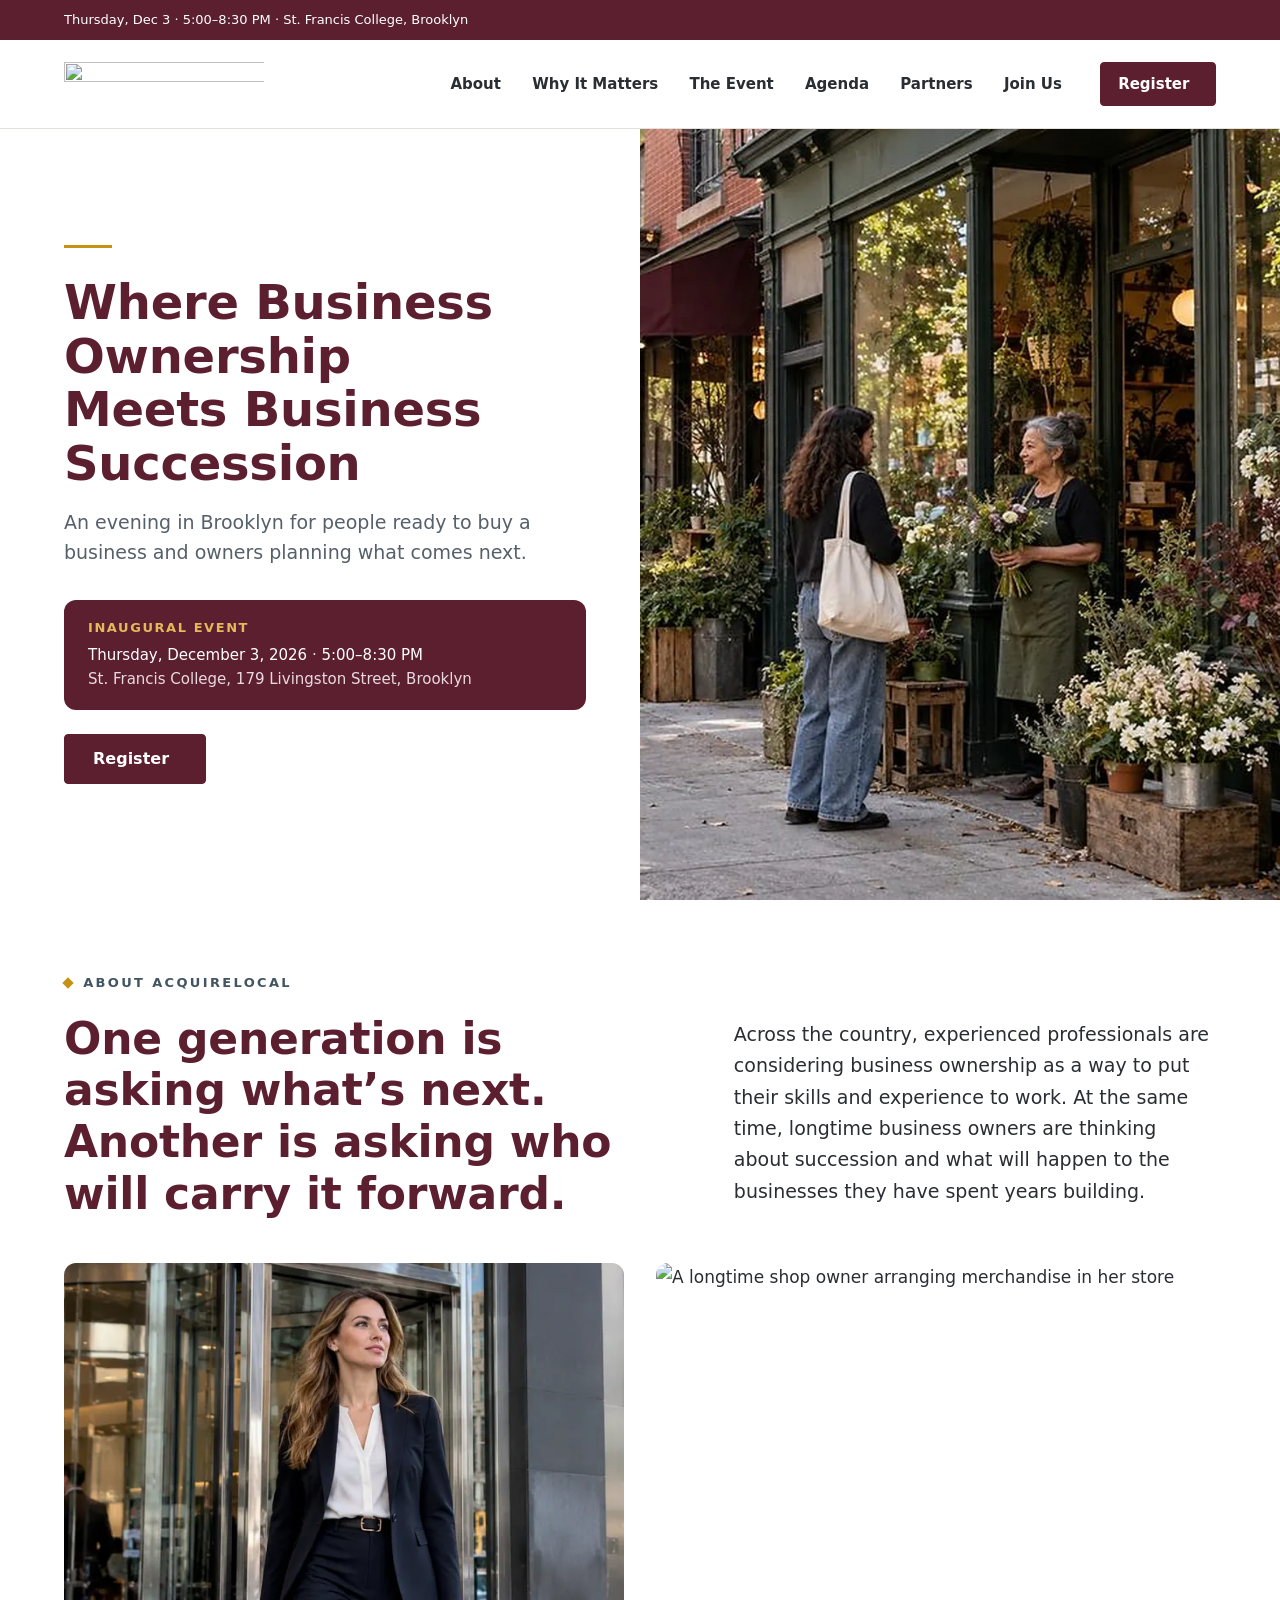
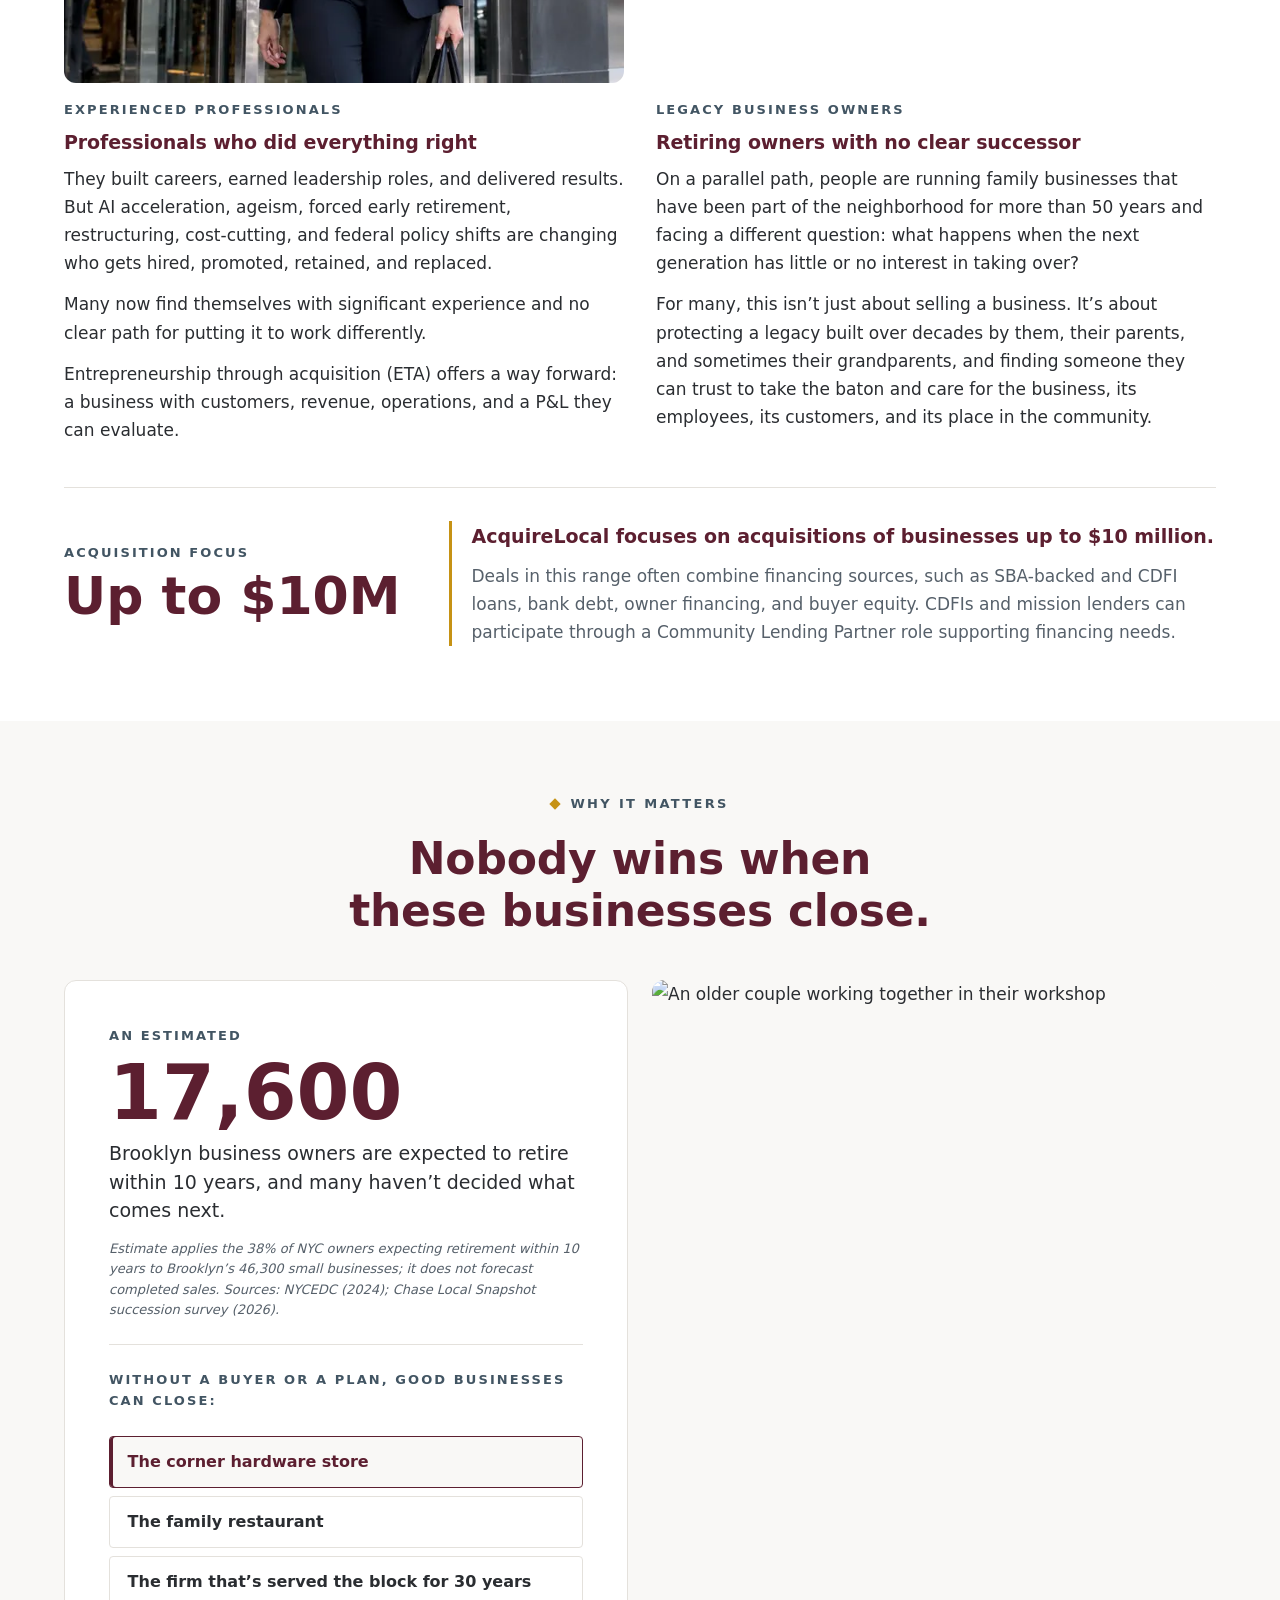
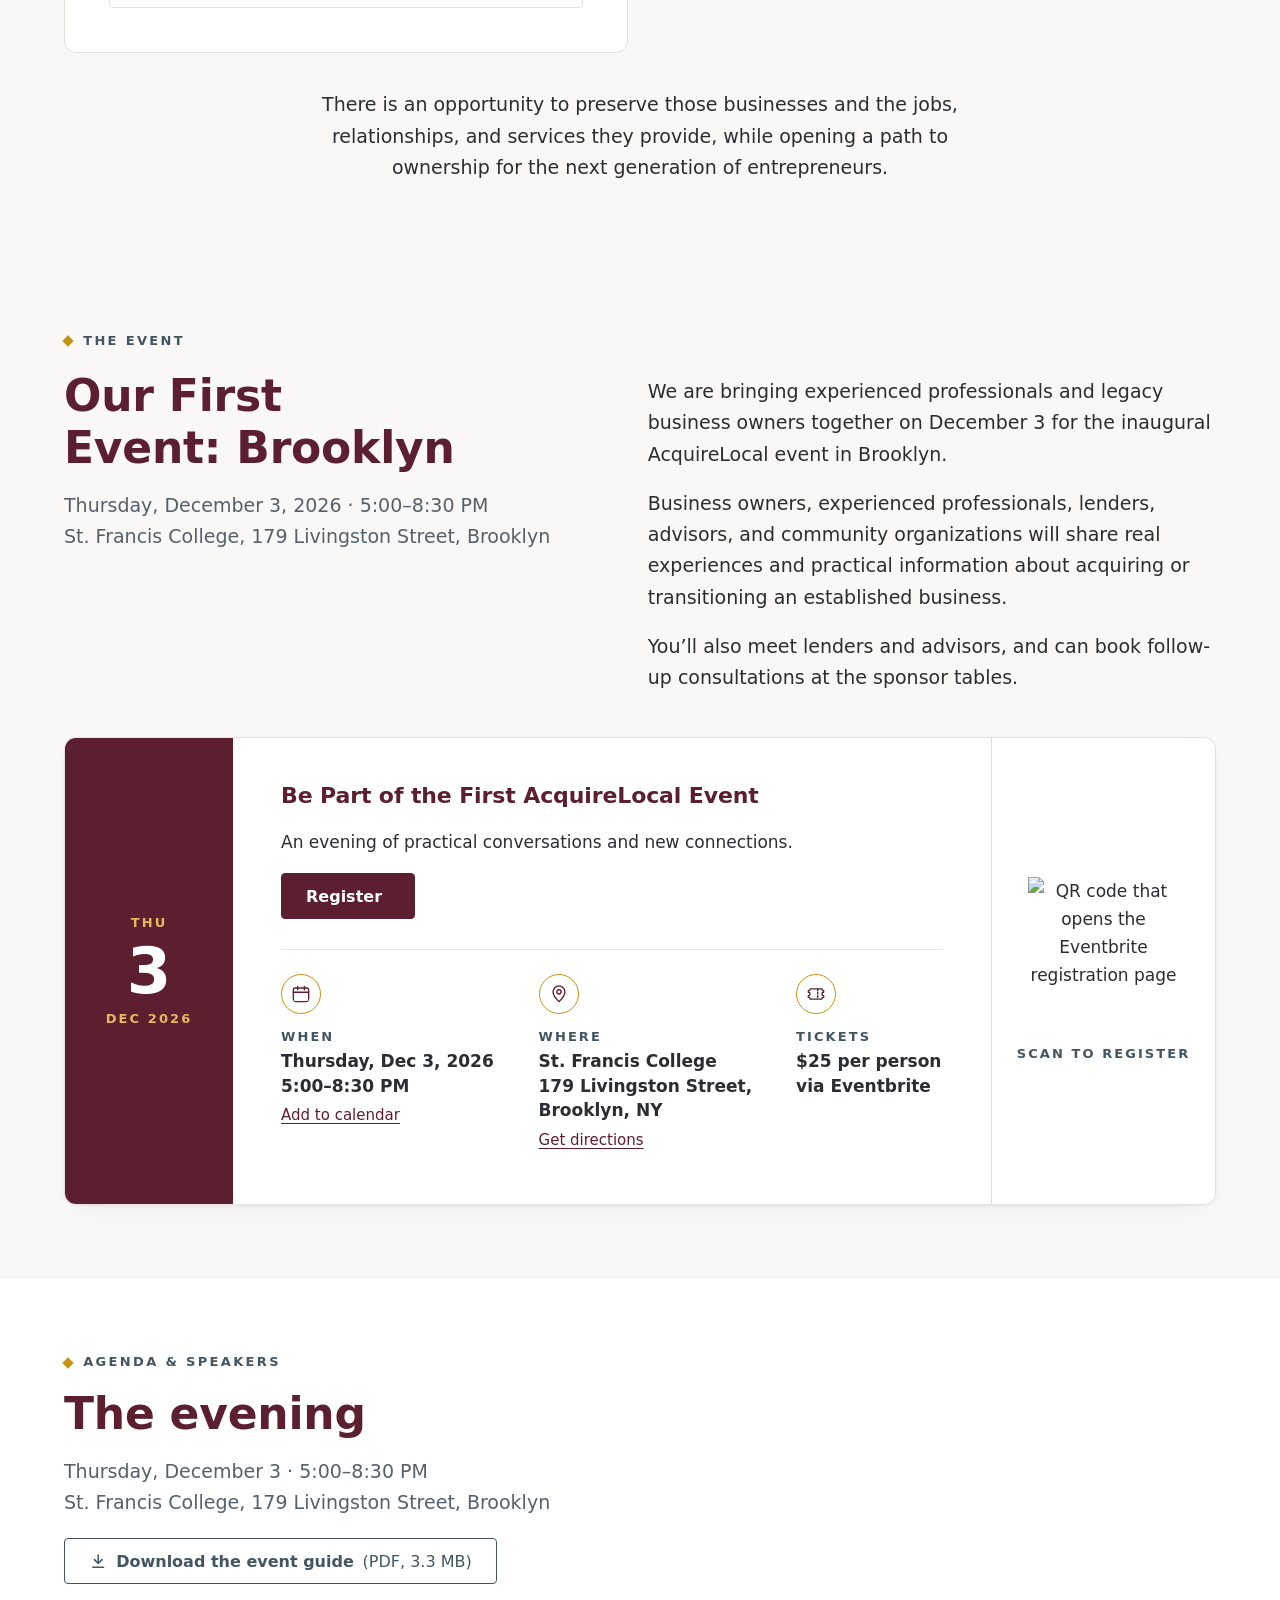
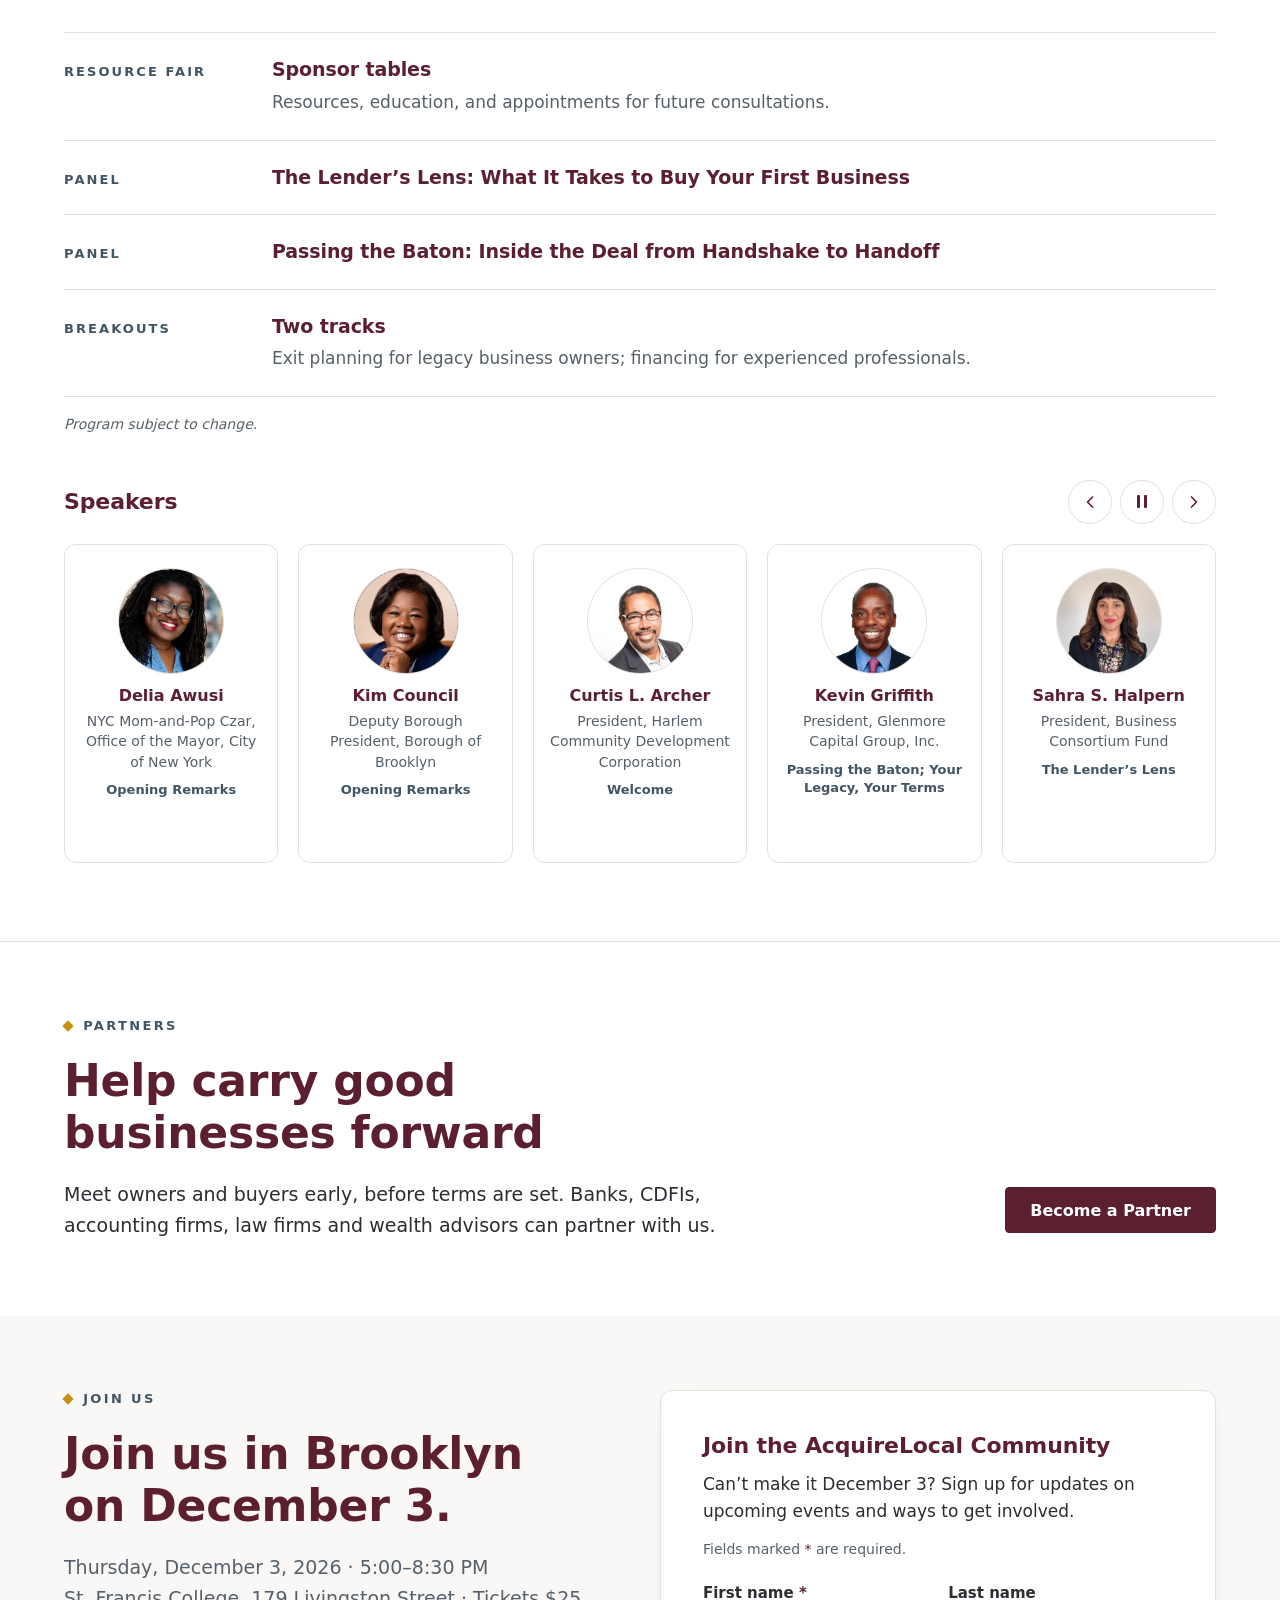
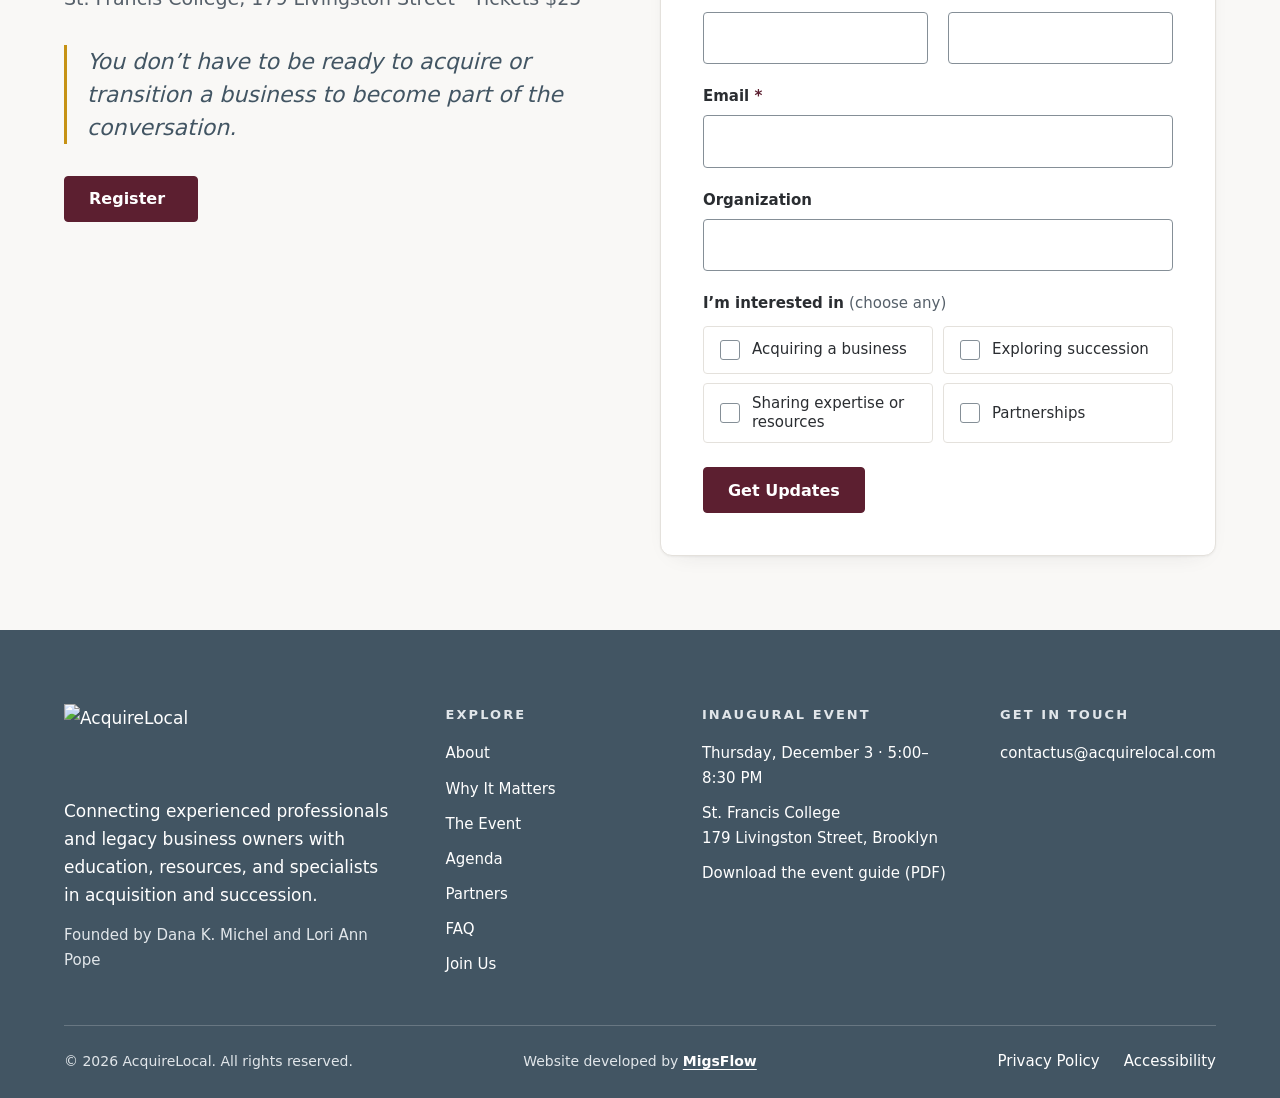
==== commit 1aa30368: "About: professionals first, then legacy owners, with the client's copy under each photo Co-Authored-" ====
--- a/index.html
+++ b/index.html
@@ -6,6 +6,10 @@
   <title>AcquireLocal | Business Ownership and Succession</title>
   <meta name="description" content="Connecting experienced professionals and legacy business owners. Join our inaugural event Dec 3, 2026 at St. Francis College. Tickets $25.">
   <meta name="theme-color" content="#5C1F30">
+  <link rel="icon" href="favicon.ico" sizes="32x32">
+  <link rel="icon" href="favicon.svg" type="image/svg+xml">
+  <link rel="apple-touch-icon" href="apple-touch-icon.png">
+  <link rel="manifest" href="site.webmanifest">
   <!-- Link previews (Open Graph / social). TODO: switch BASE URL to the final domain at launch -->
   <link rel="canonical" href="https://mfebres0919.github.io/AcquireLocal/">
   <meta property="og:type" content="website">
@@ -158,23 +162,38 @@
         </div>
 
         <div class="about__pair">
-          <figure class="about__photo">
-            <picture>
-              <source type="image/webp" srcset="images/about/about-legacy-760.webp 760w, images/about/about-legacy-1200.webp 1200w" sizes="(min-width: 48em) 50vw, 100vw">
-              <img src="images/about/about-legacy-1200.jpg" srcset="images/about/about-legacy-760.jpg 760w, images/about/about-legacy-1200.jpg 1200w" sizes="(min-width: 48em) 50vw, 100vw"
-                   alt="A longtime shop owner arranging merchandise in her store" width="1200" height="1800" loading="lazy">
-            </picture>
-            <figcaption class="about__tag">Legacy business owners</figcaption>
-          </figure>
-
-          <figure class="about__photo">
-            <picture>
-              <source type="image/webp" srcset="images/about/about-experienced-pro-640.webp 640w, images/about/about-experienced-pro-1000.webp 1000w" sizes="(min-width: 48em) 50vw, 100vw">
-              <img src="images/about/about-experienced-pro-1000.jpg" srcset="images/about/about-experienced-pro-640.jpg 640w, images/about/about-experienced-pro-1000.jpg 1000w" sizes="(min-width: 48em) 50vw, 100vw"
-                   alt="An experienced professional in a navy suit walking out of an office building" width="1000" height="750" loading="lazy">
-            </picture>
-            <figcaption class="about__tag">Experienced professionals</figcaption>
-          </figure>
+          <article class="about__card" aria-labelledby="about-pro-title">
+            <figure class="about__photo about__photo--pro">
+              <picture>
+                <source type="image/webp" srcset="images/about/about-experienced-pro-640.webp 640w, images/about/about-experienced-pro-1000.webp 1000w" sizes="(min-width: 48em) 50vw, 100vw">
+                <img src="images/about/about-experienced-pro-1000.jpg" srcset="images/about/about-experienced-pro-640.jpg 640w, images/about/about-experienced-pro-1000.jpg 1000w" sizes="(min-width: 48em) 50vw, 100vw"
+                     alt="An experienced professional in a navy suit walking out of an office building" width="1000" height="750" loading="lazy">
+              </picture>
+            </figure>
+            <p class="about__tag">Experienced professionals</p>
+            <h3 class="about__card-title" id="about-pro-title">Professionals who did everything right</h3>
+            <div class="about__card-copy">
+              <p>They built careers, earned leadership roles, and delivered results. But AI acceleration, ageism, forced early retirement, restructuring, cost-cutting, and federal policy shifts are changing who gets hired, promoted, retained, and replaced.</p>
+              <p>Many now find themselves with significant experience and no clear path for putting it to work differently.</p>
+              <p>Entrepreneurship through acquisition (ETA) offers a way forward: a business with customers, revenue, operations, and a P&amp;L they can evaluate.</p>
+            </div>
+          </article>
+
+          <article class="about__card" aria-labelledby="about-owner-title">
+            <figure class="about__photo about__photo--legacy">
+              <picture>
+                <source type="image/webp" srcset="images/about/about-legacy-760.webp 760w, images/about/about-legacy-1200.webp 1200w" sizes="(min-width: 48em) 50vw, 100vw">
+                <img src="images/about/about-legacy-1200.jpg" srcset="images/about/about-legacy-760.jpg 760w, images/about/about-legacy-1200.jpg 1200w" sizes="(min-width: 48em) 50vw, 100vw"
+                     alt="A longtime shop owner arranging merchandise in her store" width="1200" height="1800" loading="lazy">
+              </picture>
+            </figure>
+            <p class="about__tag">Legacy business owners</p>
+            <h3 class="about__card-title" id="about-owner-title">Retiring owners with no clear successor</h3>
+            <div class="about__card-copy">
+              <p>On a parallel path, people are running family businesses that have been part of the neighborhood for more than 50 years and facing a different question: what happens when the next generation has little or no interest in taking over?</p>
+              <p>For many, this isn’t just about selling a business. It’s about protecting a legacy built over decades by them, their parents, and sometimes their grandparents, and finding someone they can trust to take the baton and care for the business, its employees, its customers, and its place in the community.</p>
+            </div>
+          </article>
         </div>
 
         <!-- Acquisition focus (Partnership Deck, slide 2) -->
--- a/css/styles.css
+++ b/css/styles.css
@@ -493,10 +493,14 @@
   border-radius: var(--radius);
 }
 .about__photo img { width: 100%; height: 100%; object-fit: cover; }
-.about__photo:first-of-type img { object-position: 28% 18%; }   /* room above her head, face (left) + hands with tablet */
-.about__photo:last-of-type img { object-position: 50% 50%; }    /* pre-cropped to 4:3 with room above her head */
+.about__photo--legacy img { object-position: 28% 18%; }   /* room above her head, face (left) + hands with tablet */
+.about__photo--pro img { object-position: 50% 50%; }      /* pre-cropped to 4:3 with room above her head */
+/* Each photo with its label, heading and copy */
+.about__card { display: grid; align-content: start; gap: .6rem; }
+.about__card-title { font-size: var(--fs-h4); line-height: 1.3; color: var(--burgundy); }
+.about__card-copy { display: grid; gap: .85rem; line-height: 1.65; color: var(--ink); }
 .about__tag {
-  margin-top: .9rem;
+  margin-top: .4rem;
   font-weight: 600;
   font-size: var(--fs-eyebrow);
   letter-spacing: .16em;
@@ -505,7 +509,7 @@
 }
 
 @media (min-width: 48em) {
-  .about__pair { grid-template-columns: 1fr 1fr; gap: 1.5rem; }
+  .about__pair { grid-template-columns: 1fr 1fr; gap: 2.5rem 2rem; }
 }
 
 /* Acquisition focus: big figure, thin gold rule, copy (the deck's slide 2 footer strip) */
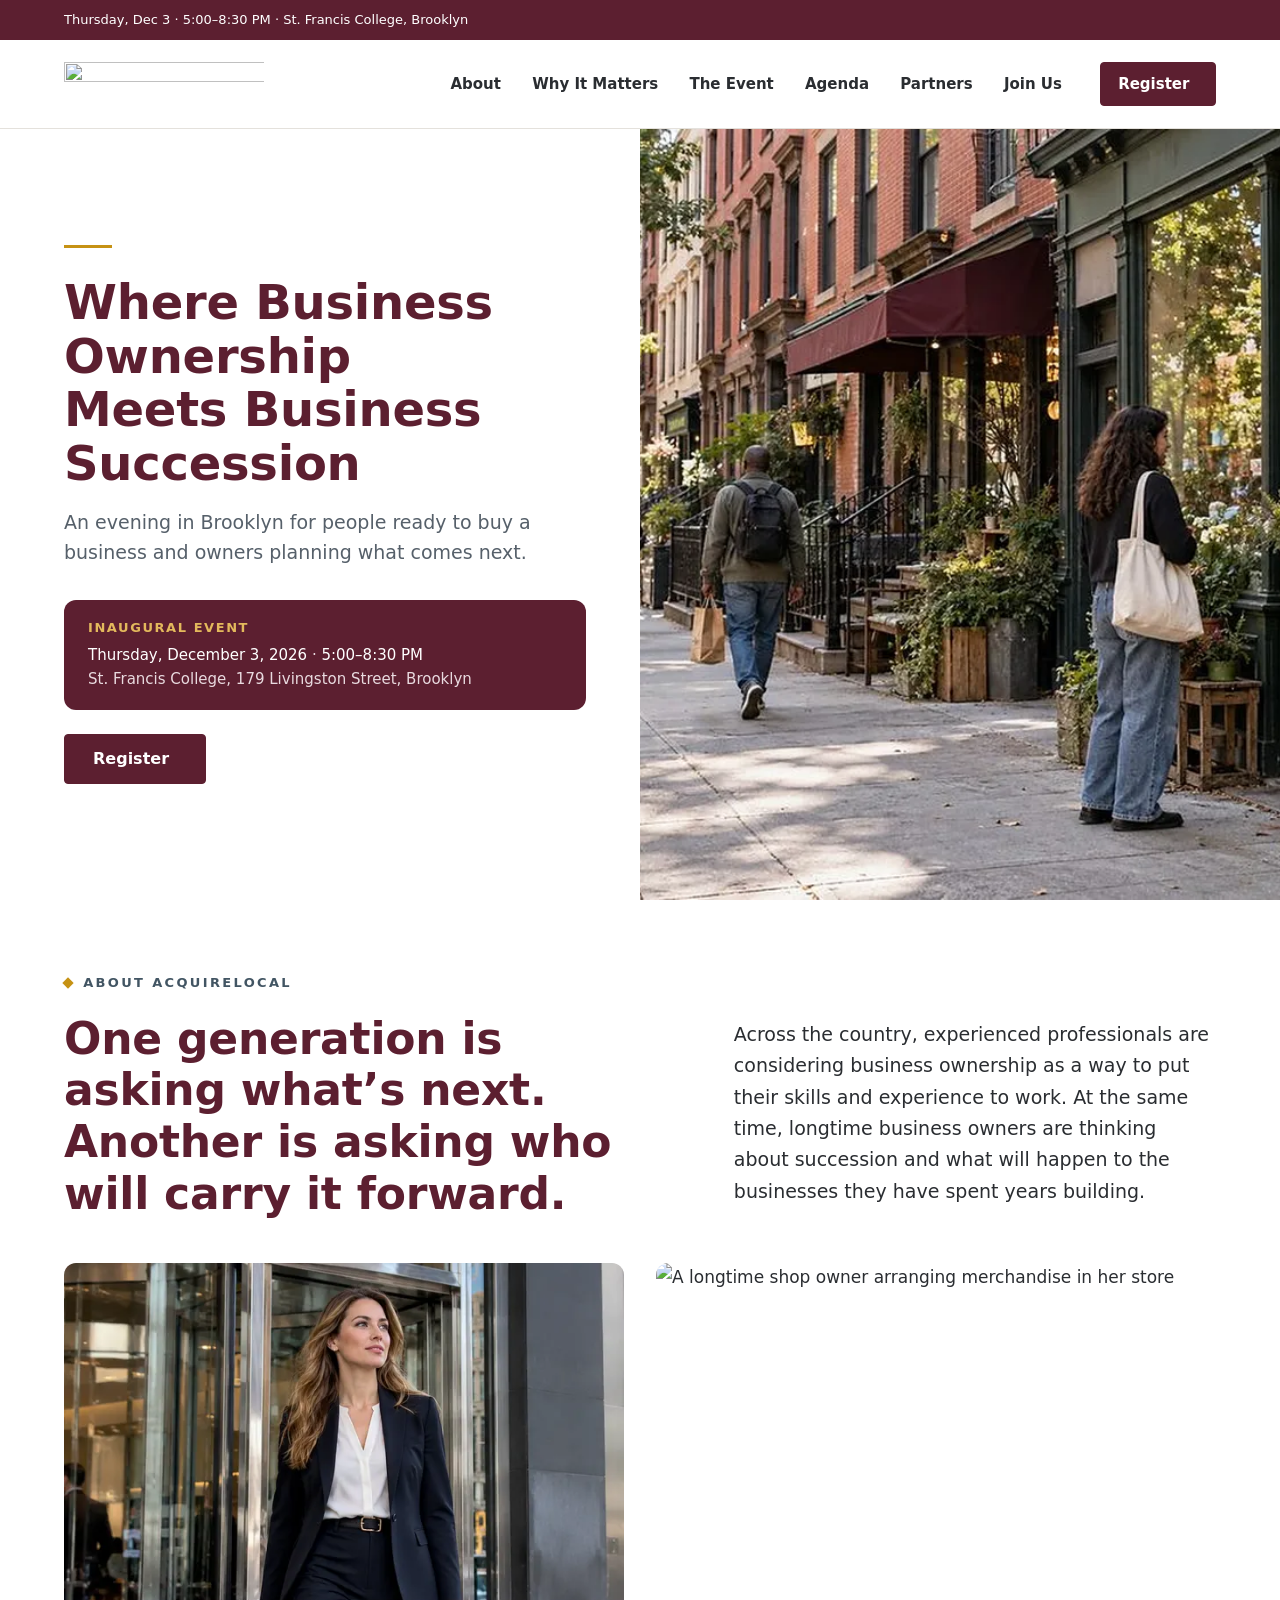
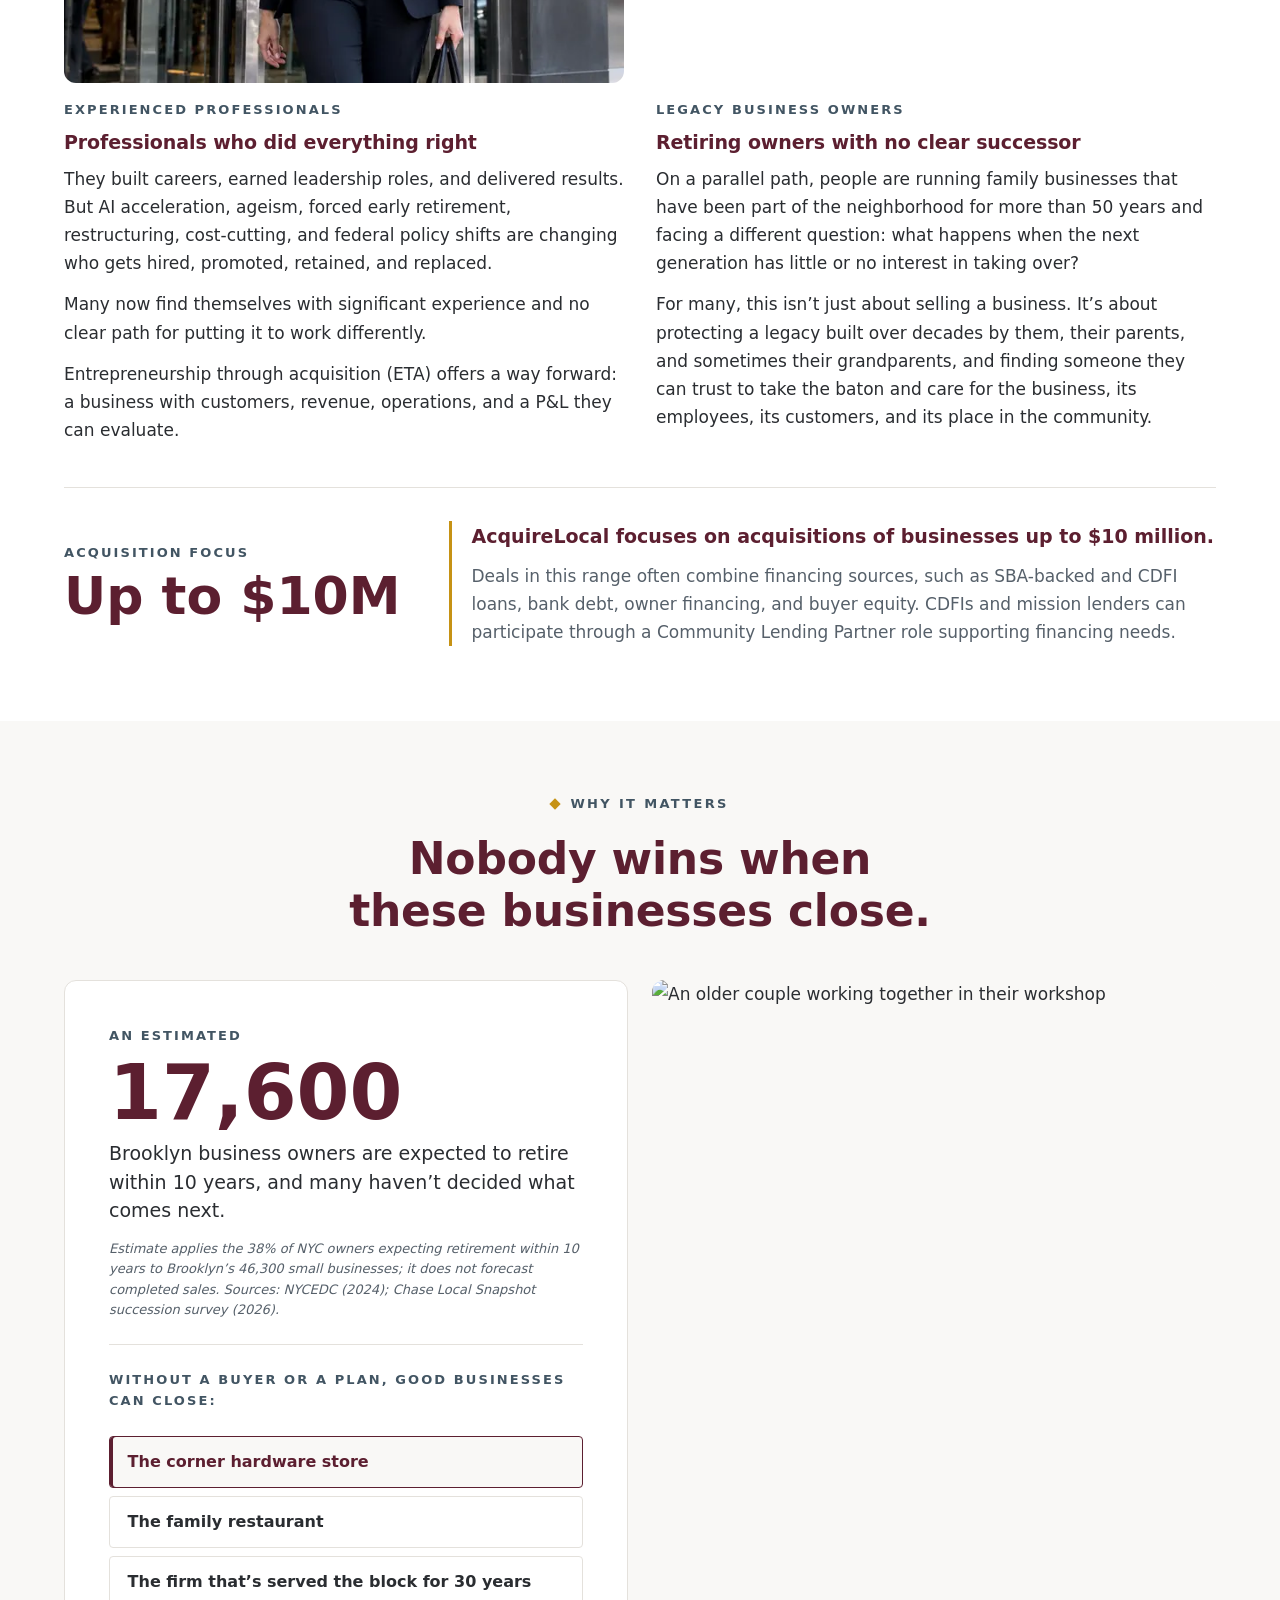
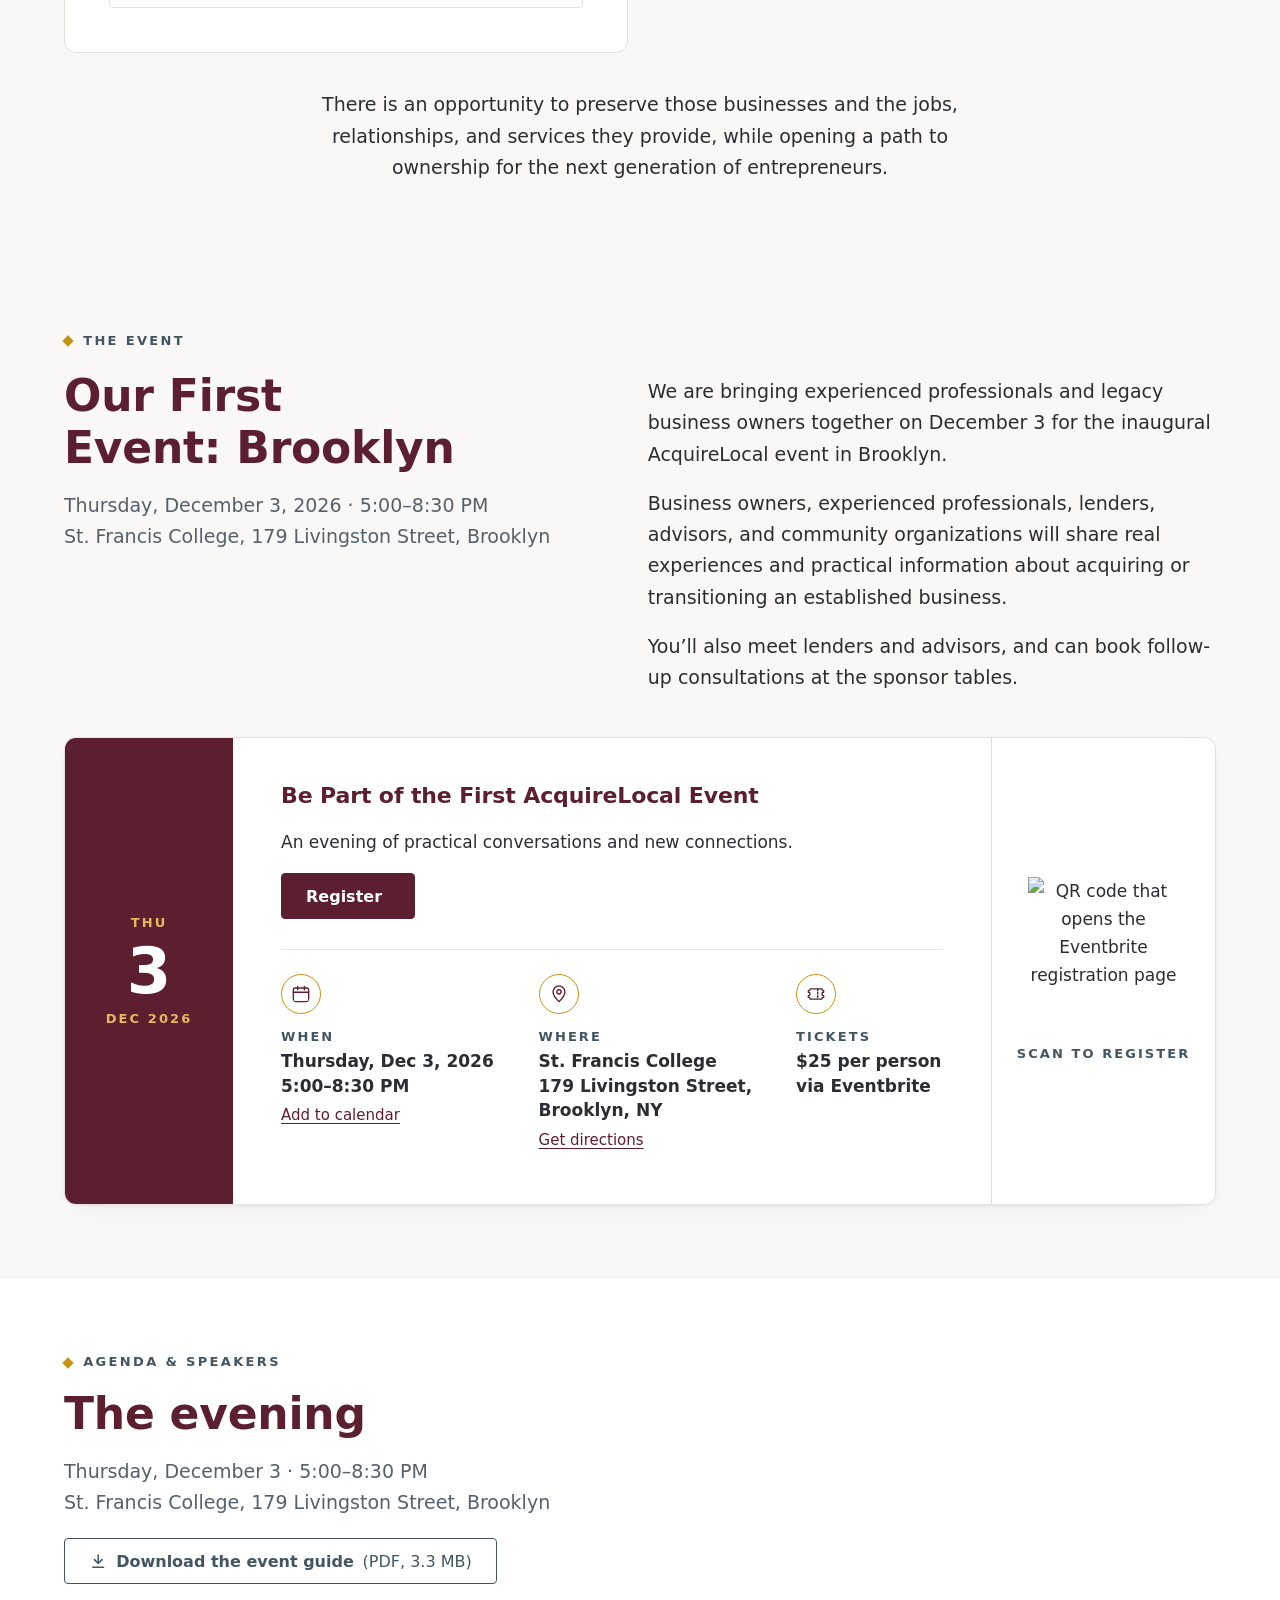
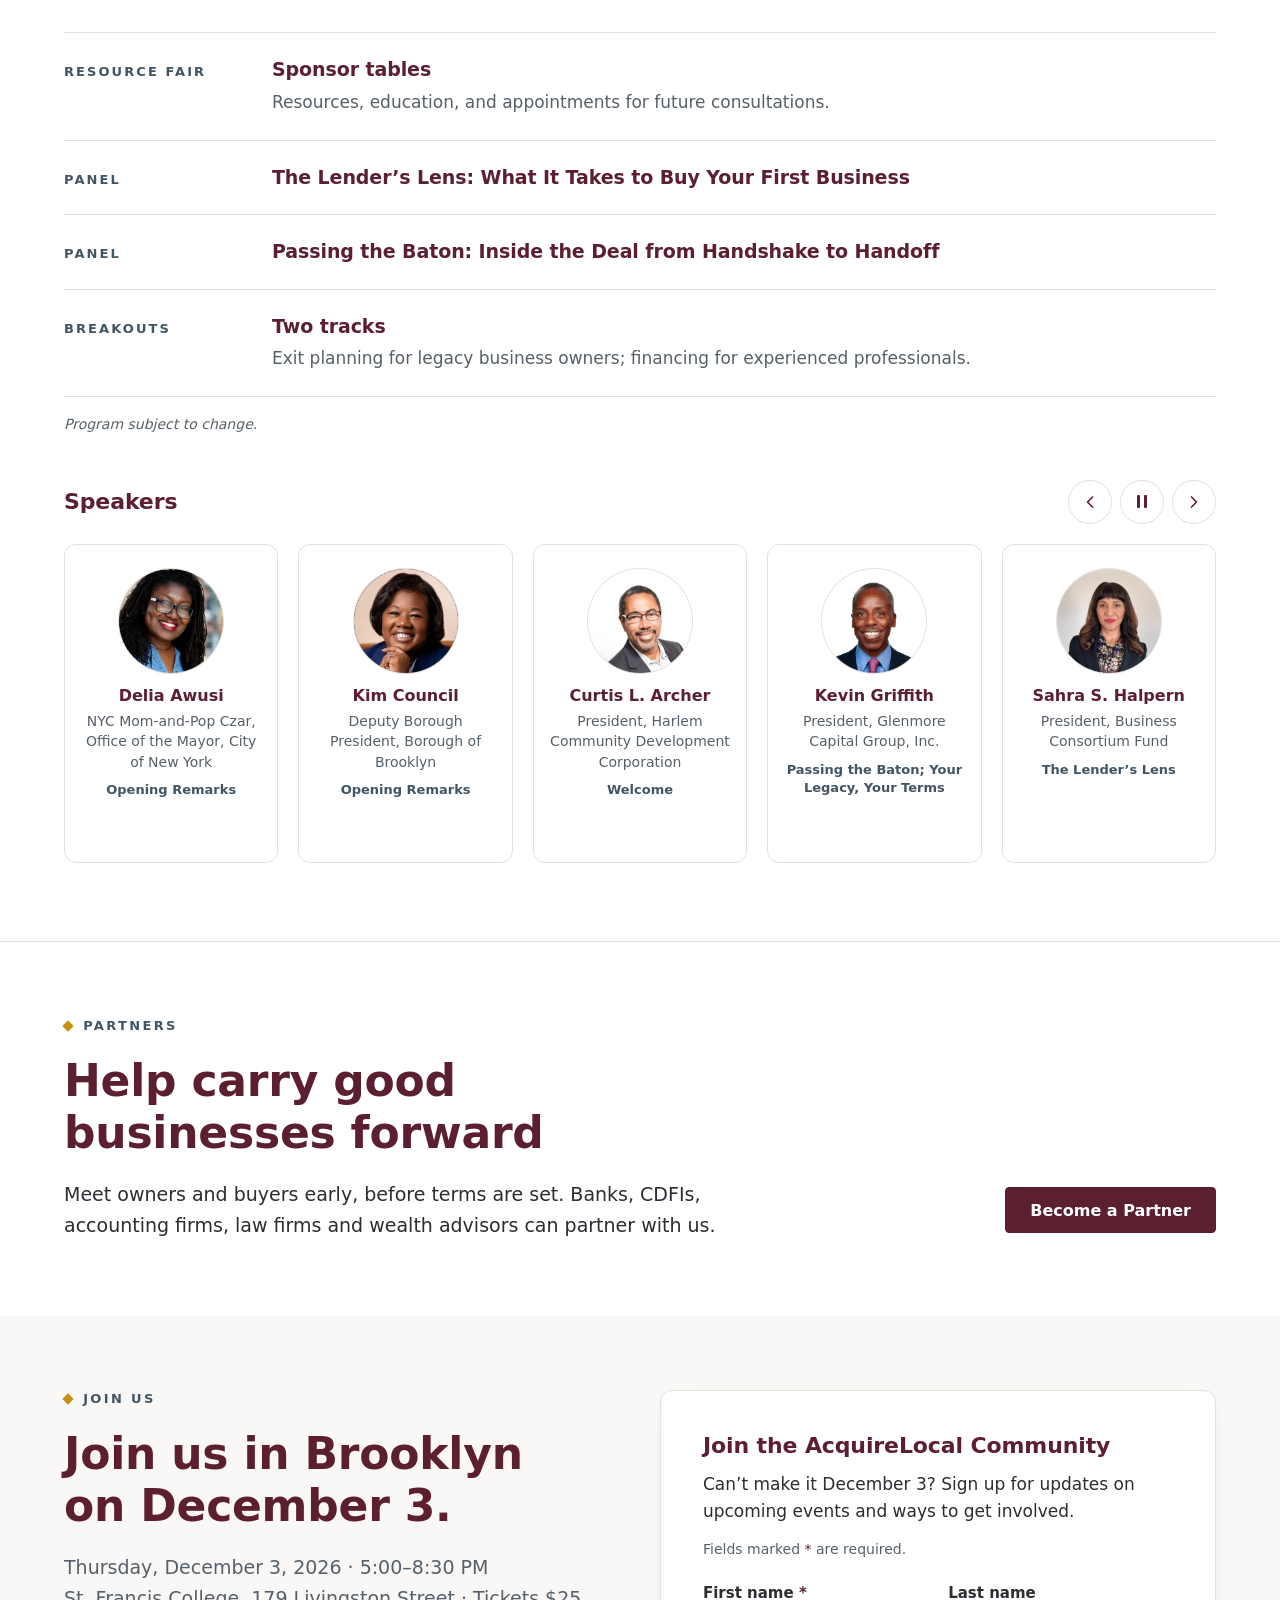
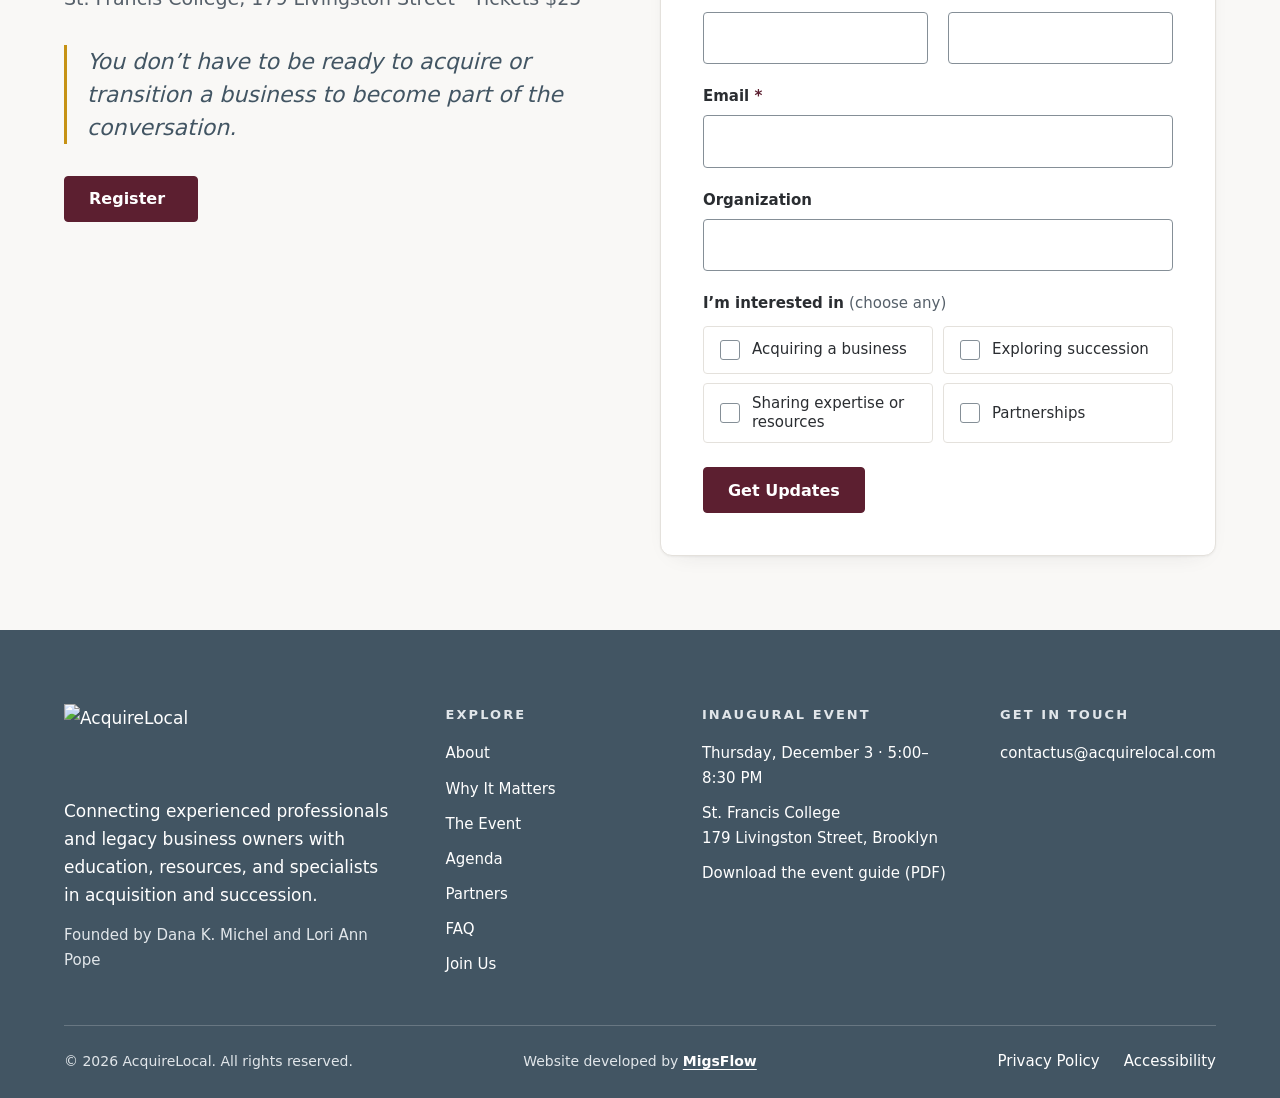
==== commit def671cf: "Link preview shows the new hero; canonical and preview URLs use acquirelocal.com The preview tags po" ====
--- a/index.html
+++ b/index.html
@@ -10,21 +10,21 @@
   <link rel="icon" href="favicon.svg" type="image/svg+xml">
   <link rel="apple-touch-icon" href="apple-touch-icon.png">
   <link rel="manifest" href="site.webmanifest">
-  <!-- Link previews (Open Graph / social). TODO: switch BASE URL to the final domain at launch -->
-  <link rel="canonical" href="https://mfebres0919.github.io/AcquireLocal/">
+  <!-- Link previews (Open Graph / social) and canonical URL: the live domain -->
+  <link rel="canonical" href="https://acquirelocal.com/">
   <meta property="og:type" content="website">
   <meta property="og:site_name" content="AcquireLocal">
   <meta property="og:title" content="AcquireLocal | Business Ownership and Succession">
   <meta property="og:description" content="Connecting experienced professionals and legacy business owners. Join our inaugural event Dec 3, 2026 at St. Francis College. Tickets $25.">
-  <meta property="og:url" content="https://mfebres0919.github.io/AcquireLocal/">
-  <meta property="og:image" content="https://mfebres0919.github.io/AcquireLocal/images/og-image.jpg">
+  <meta property="og:url" content="https://acquirelocal.com/">
+  <meta property="og:image" content="https://acquirelocal.com/images/og-image.jpg?v=2026-11-09">
   <meta property="og:image:width" content="1200">
   <meta property="og:image:height" content="630">
   <meta property="og:image:alt" content="AcquireLocal: Where Business Ownership Meets Business Succession">
   <meta name="twitter:card" content="summary_large_image">
   <meta name="twitter:title" content="AcquireLocal | Business Ownership and Succession">
   <meta name="twitter:description" content="Connecting experienced professionals and legacy business owners. Join our inaugural event Dec 3, 2026 at St. Francis College. Tickets $25.">
-  <meta name="twitter:image" content="https://mfebres0919.github.io/AcquireLocal/images/og-image.jpg">
+  <meta name="twitter:image" content="https://acquirelocal.com/images/og-image.jpg?v=2026-11-09">
 
   <link rel="preload" href="fonts/web/noto-sans-700-normal.woff2" as="font" type="font/woff2" crossorigin>
   <link rel="preload" href="fonts/web/noto-sans-400-normal.woff2" as="font" type="font/woff2" crossorigin>
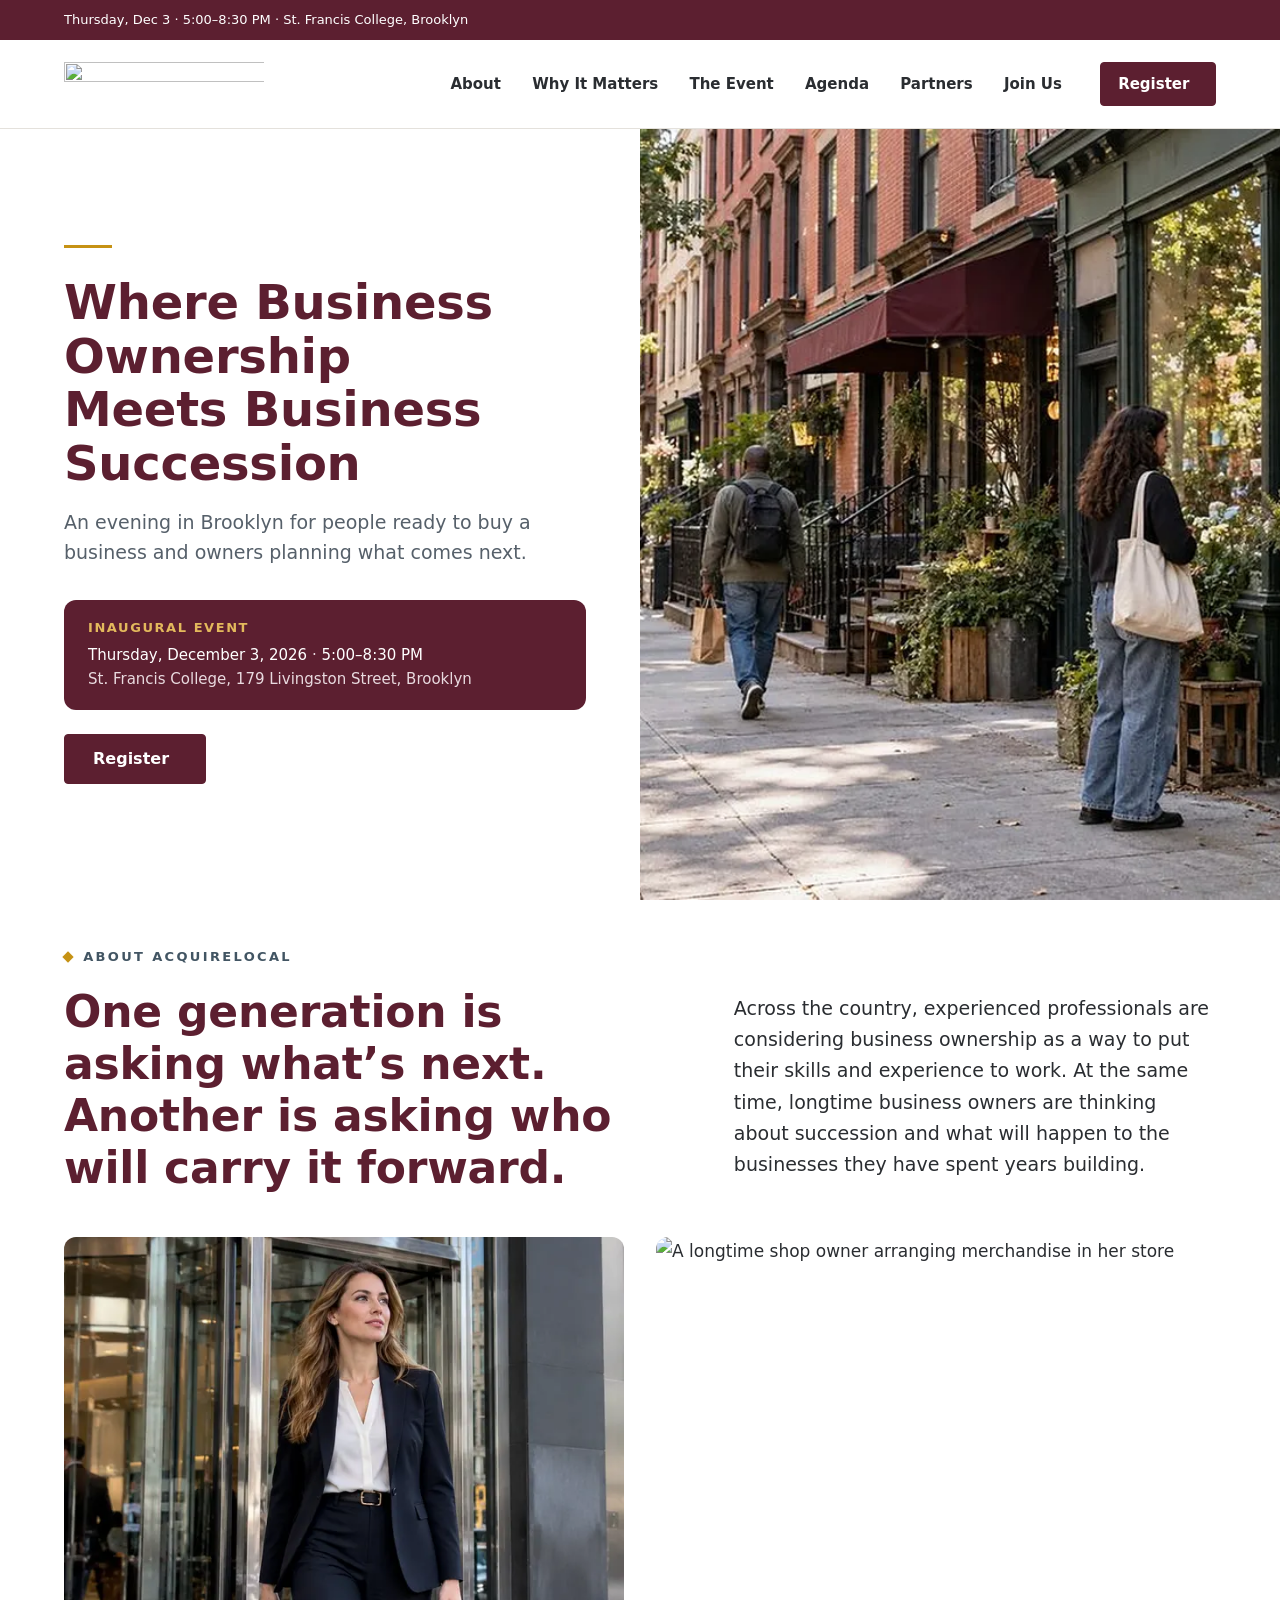
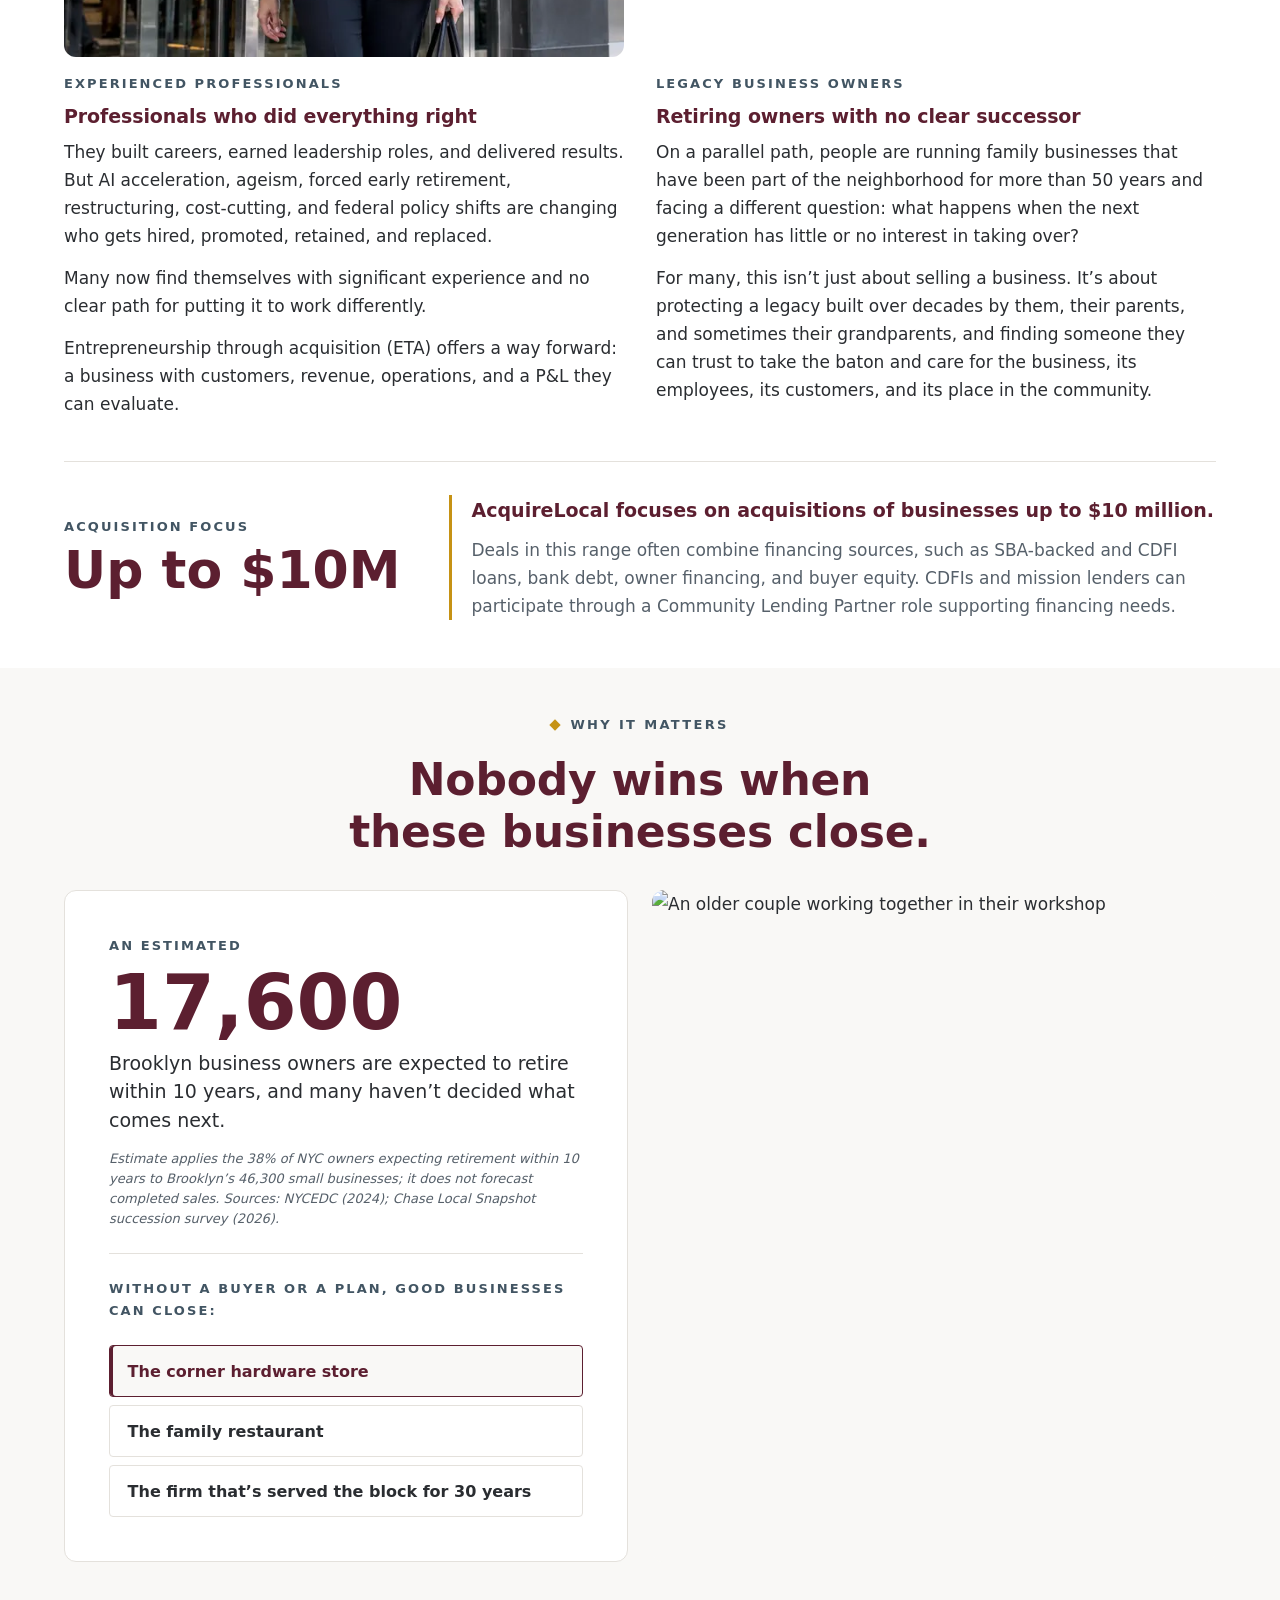
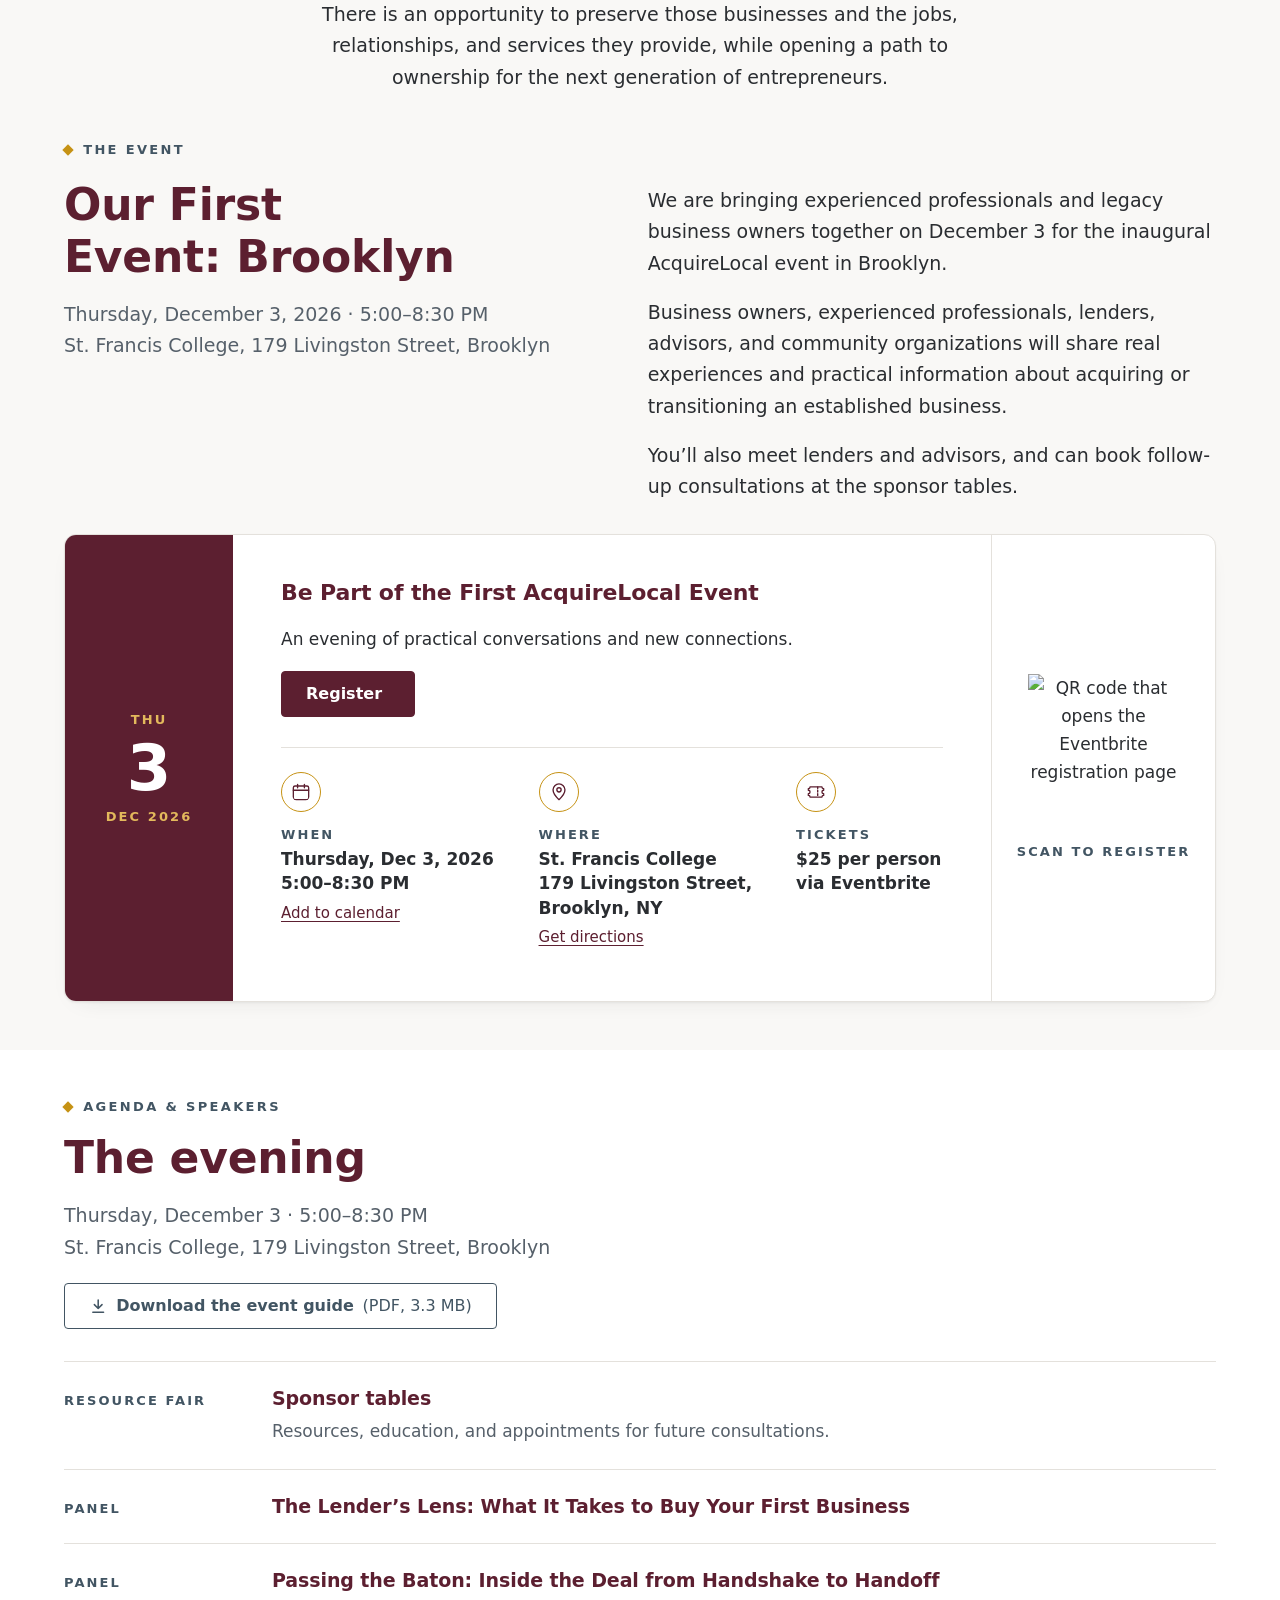
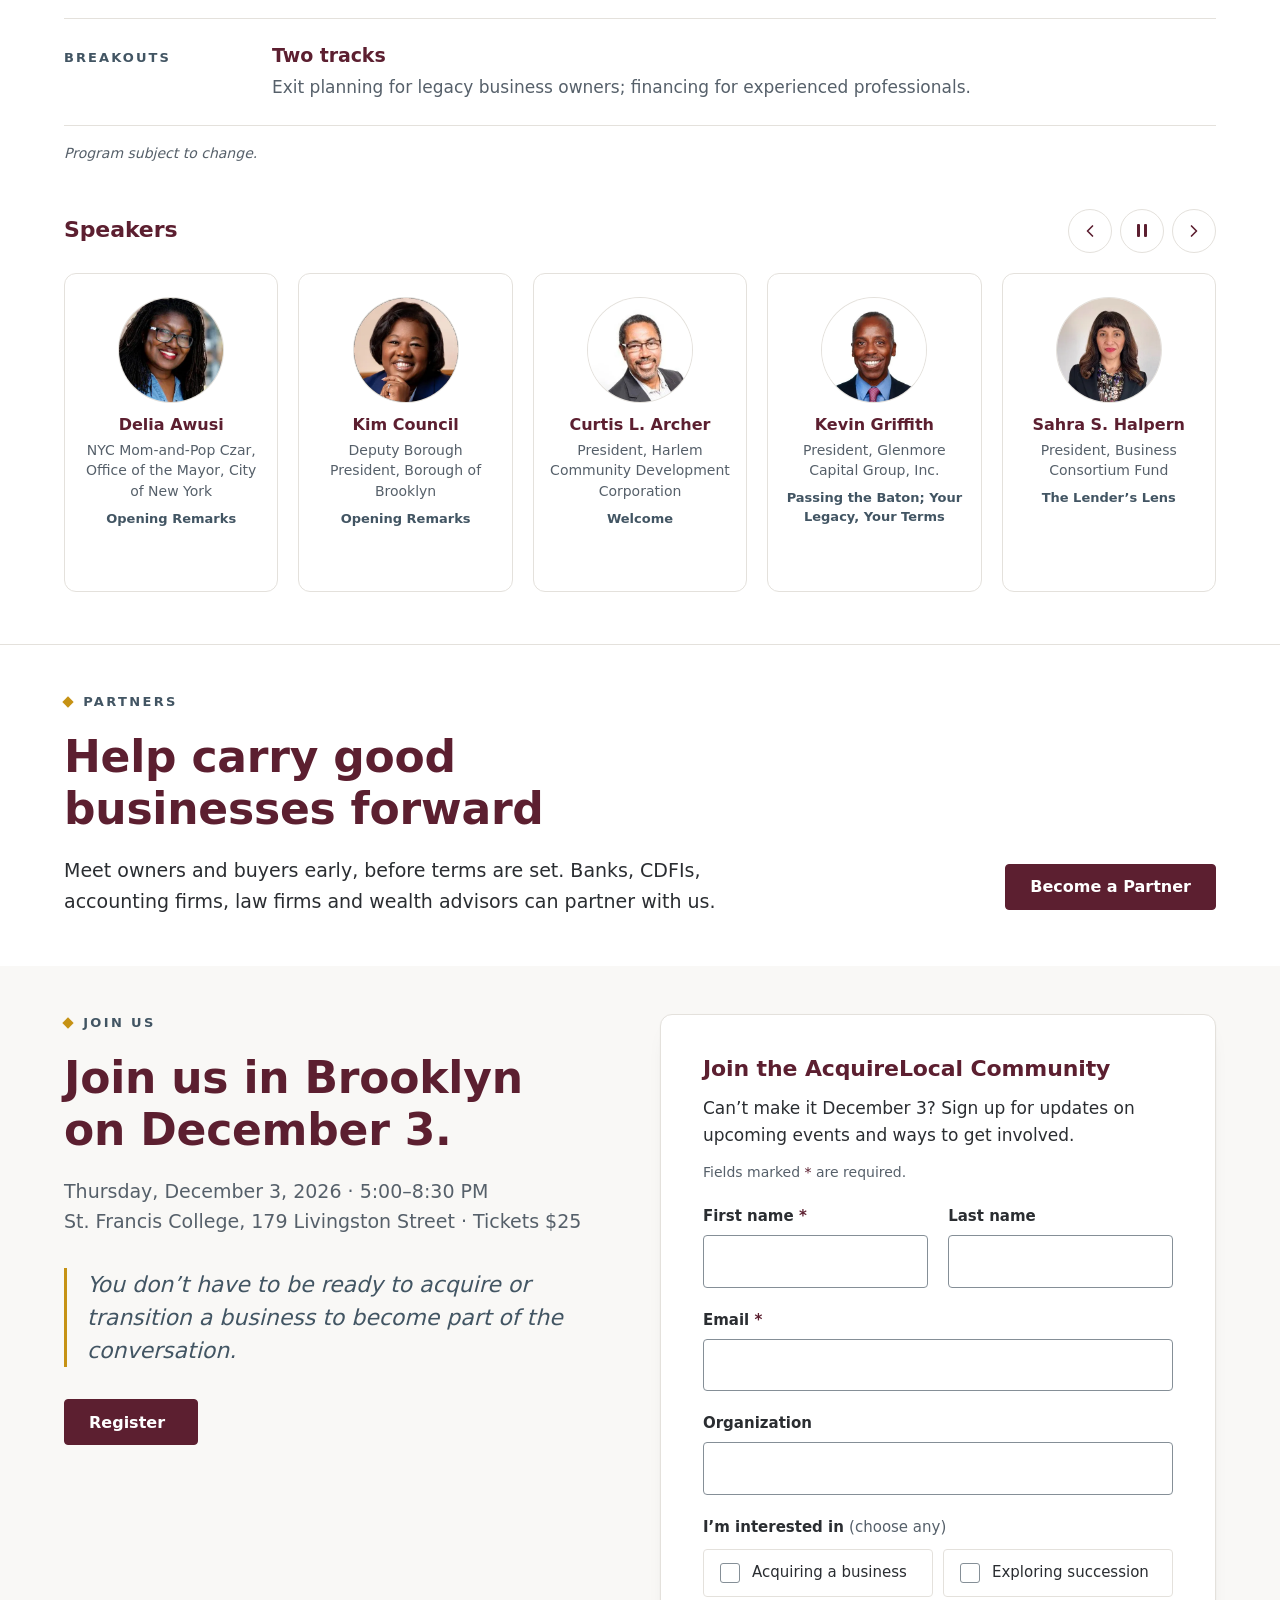
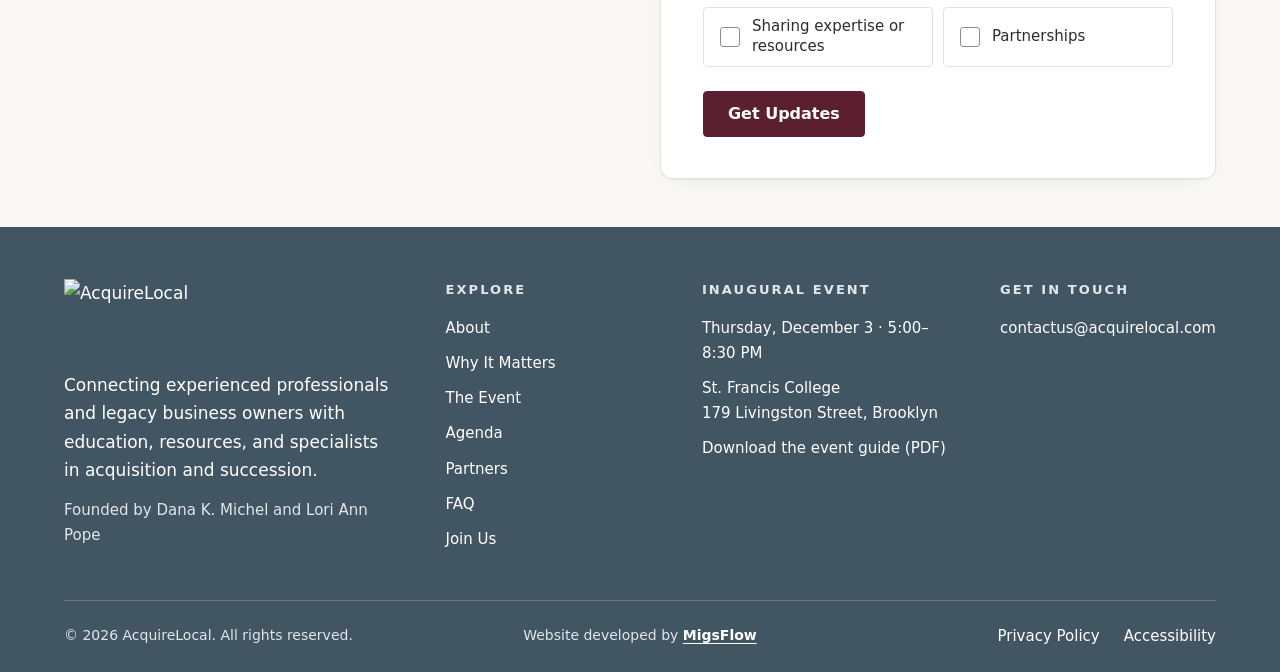
==== commit c7d8ccb6: "Update the Eventbrite registration link to the new event page address Co-Authored-By: Claude Fable 5" ====
--- a/index.html
+++ b/index.html
@@ -73,7 +73,7 @@
             <li><a class="nav__link" href="#join"><span class="nav__label">Join Us</span></a></li>
           </ul>
           <div class="nav__aside">
-          <a class="btn btn--primary btn--lg nav__menu-register" data-eventbrite href="https://www.eventbrite.com/e/acquire-local-inaugural-event-tickets-2002596155008?aff=menu" target="_blank" rel="noopener">
+          <a class="btn btn--primary btn--lg nav__menu-register" data-eventbrite href="https://www.eventbrite.com/e/acquirelocal-inaugural-event-registration-2002596155008?aff=menu" target="_blank" rel="noopener">
             Register<span class="visually-hidden"> (opens in a new tab)</span>
           </a>
 
@@ -105,7 +105,7 @@
           </div>
         </nav>
 
-        <a class="btn btn--primary nav__register" data-eventbrite href="https://www.eventbrite.com/e/acquire-local-inaugural-event-tickets-2002596155008?aff=nav" target="_blank" rel="noopener">
+        <a class="btn btn--primary nav__register" data-eventbrite href="https://www.eventbrite.com/e/acquirelocal-inaugural-event-registration-2002596155008?aff=nav" target="_blank" rel="noopener">
           Register<span class="visually-hidden"> (opens in a new tab)</span>
         </a>
       </div>
@@ -131,7 +131,7 @@
         </div>
 
         <div class="hero__actions">
-          <a class="btn btn--primary btn--lg" data-eventbrite href="https://www.eventbrite.com/e/acquire-local-inaugural-event-tickets-2002596155008?aff=hero" target="_blank" rel="noopener">
+          <a class="btn btn--primary btn--lg" data-eventbrite href="https://www.eventbrite.com/e/acquirelocal-inaugural-event-registration-2002596155008?aff=hero" target="_blank" rel="noopener">
             Register<span class="visually-hidden"> (opens in a new tab)</span>
           </a>
         </div>
@@ -298,7 +298,7 @@
           <div class="ticket__main">
             <h3 class="ticket__title t-h3" id="ticket-title">Be Part of the First AcquireLocal Event</h3>
             <p class="ticket__text">An evening of practical conversations and new connections.</p>
-            <a class="btn btn--primary ticket__cta" data-eventbrite href="https://www.eventbrite.com/e/acquire-local-inaugural-event-tickets-2002596155008?aff=ticket" target="_blank" rel="noopener">
+            <a class="btn btn--primary ticket__cta" data-eventbrite href="https://www.eventbrite.com/e/acquirelocal-inaugural-event-registration-2002596155008?aff=ticket" target="_blank" rel="noopener">
               Register<span class="visually-hidden"> (opens in a new tab)</span>
             </a>
 
@@ -531,7 +531,7 @@
           <h2 class="join__title t-h1" id="join-title">Join us in Brooklyn on December 3.</h2>
           <p class="join__meta">Thursday, December 3, 2026 · 5:00–8:30 PM<br>St. Francis College, 179 Livingston Street · Tickets $25</p>
           <p class="join__quote">You don’t have to be ready to acquire or transition a business to become part of the conversation.</p>
-          <a class="btn btn--primary join__register" data-eventbrite href="https://www.eventbrite.com/e/acquire-local-inaugural-event-tickets-2002596155008?aff=join" target="_blank" rel="noopener">
+          <a class="btn btn--primary join__register" data-eventbrite href="https://www.eventbrite.com/e/acquirelocal-inaugural-event-registration-2002596155008?aff=join" target="_blank" rel="noopener">
             Register<span class="visually-hidden"> (opens in a new tab)</span>
           </a>
         </div>
--- a/css/global.css
+++ b/css/global.css
@@ -85,7 +85,7 @@
   --container: 76rem;
   --sticky-top: 7.5rem;       /* sticky columns sit just below the fixed nav */
   --gutter: 1.25rem;
-  --section-y: clamp(3rem, 2.25rem + 3vw, 5rem);    /* space above/below each section (tightened 2026-11-09 at the client's request) */
+  --section-y: clamp(2rem, 1.5rem + 2vw, 3rem);    /* space above/below each section (tightened twice at the client's request, 2026-11-09) */
   --radius: .75rem;           /* cards and photos */
   --radius-sm: .25rem;        /* buttons and fields */
   --shadow: 0 1px 2px rgba(42, 45, 49, .05), 0 8px 24px -16px rgba(42, 45, 49, .18);
--- a/css/styles.css
+++ b/css/styles.css
@@ -438,7 +438,7 @@
   }
   .hero__copy {
     justify-content: center;
-    padding-block: 4rem;
+    padding-block: 3rem;
     padding-left: max(var(--gutter), calc((100vw - var(--container)) / 2 + var(--gutter)));
     padding-right: clamp(2.5rem, 1rem + 3vw, 5rem);
   }
@@ -456,6 +456,8 @@
 .agenda,
 .partners,
 .join { padding-block: var(--section-y); }
+/* Why and Event share the same background, so one gap between them, not two */
+.why + .event { padding-top: 0; }
 
 /* About white · Why off-white · Event off-white · Agenda white · Partners white · Join off-white */
 .why,
@@ -563,7 +565,7 @@
 .event__intro {
   display: grid;
   gap: 1.25rem;
-  margin-bottom: clamp(2rem, 1.5rem + 1.5vw, 3rem);
+  margin-bottom: clamp(1.5rem, 1.25rem + 1vw, 2rem);
 }
 .event__head { display: grid; gap: 1rem; }
 .event__meta { font-size: var(--fs-body-lg); line-height: 1.6; color: var(--ink-muted); }
@@ -704,7 +706,7 @@
 .agenda__intro {
   display: grid;
   gap: 1rem;
-  margin-bottom: clamp(2rem, 1.5rem + 2vw, 3rem);
+  margin-bottom: clamp(1.5rem, 1.25rem + 1vw, 2rem);
 }
 .agenda__meta { font-size: var(--fs-body-lg); color: var(--ink-muted); }
 
@@ -861,7 +863,7 @@
   justify-items: center;
   gap: 1.25rem;
   max-width: 48rem;
-  margin: 0 auto clamp(2rem, 1.5rem + 1.5vw, 3rem);
+  margin: 0 auto clamp(1.5rem, 1.25rem + 1vw, 2rem);
   text-align: center;
 }
 .why__copy {
@@ -1179,7 +1181,7 @@
    9. Footer (slate)
    ========================================================================== */
 .footer {
-  padding: clamp(3.5rem, 3rem + 2vw, 5rem) 0 1.5rem;
+  padding: clamp(2.5rem, 2rem + 1.5vw, 3.5rem) 0 1.5rem;
   background: var(--slate);
   color: #fff;
 }
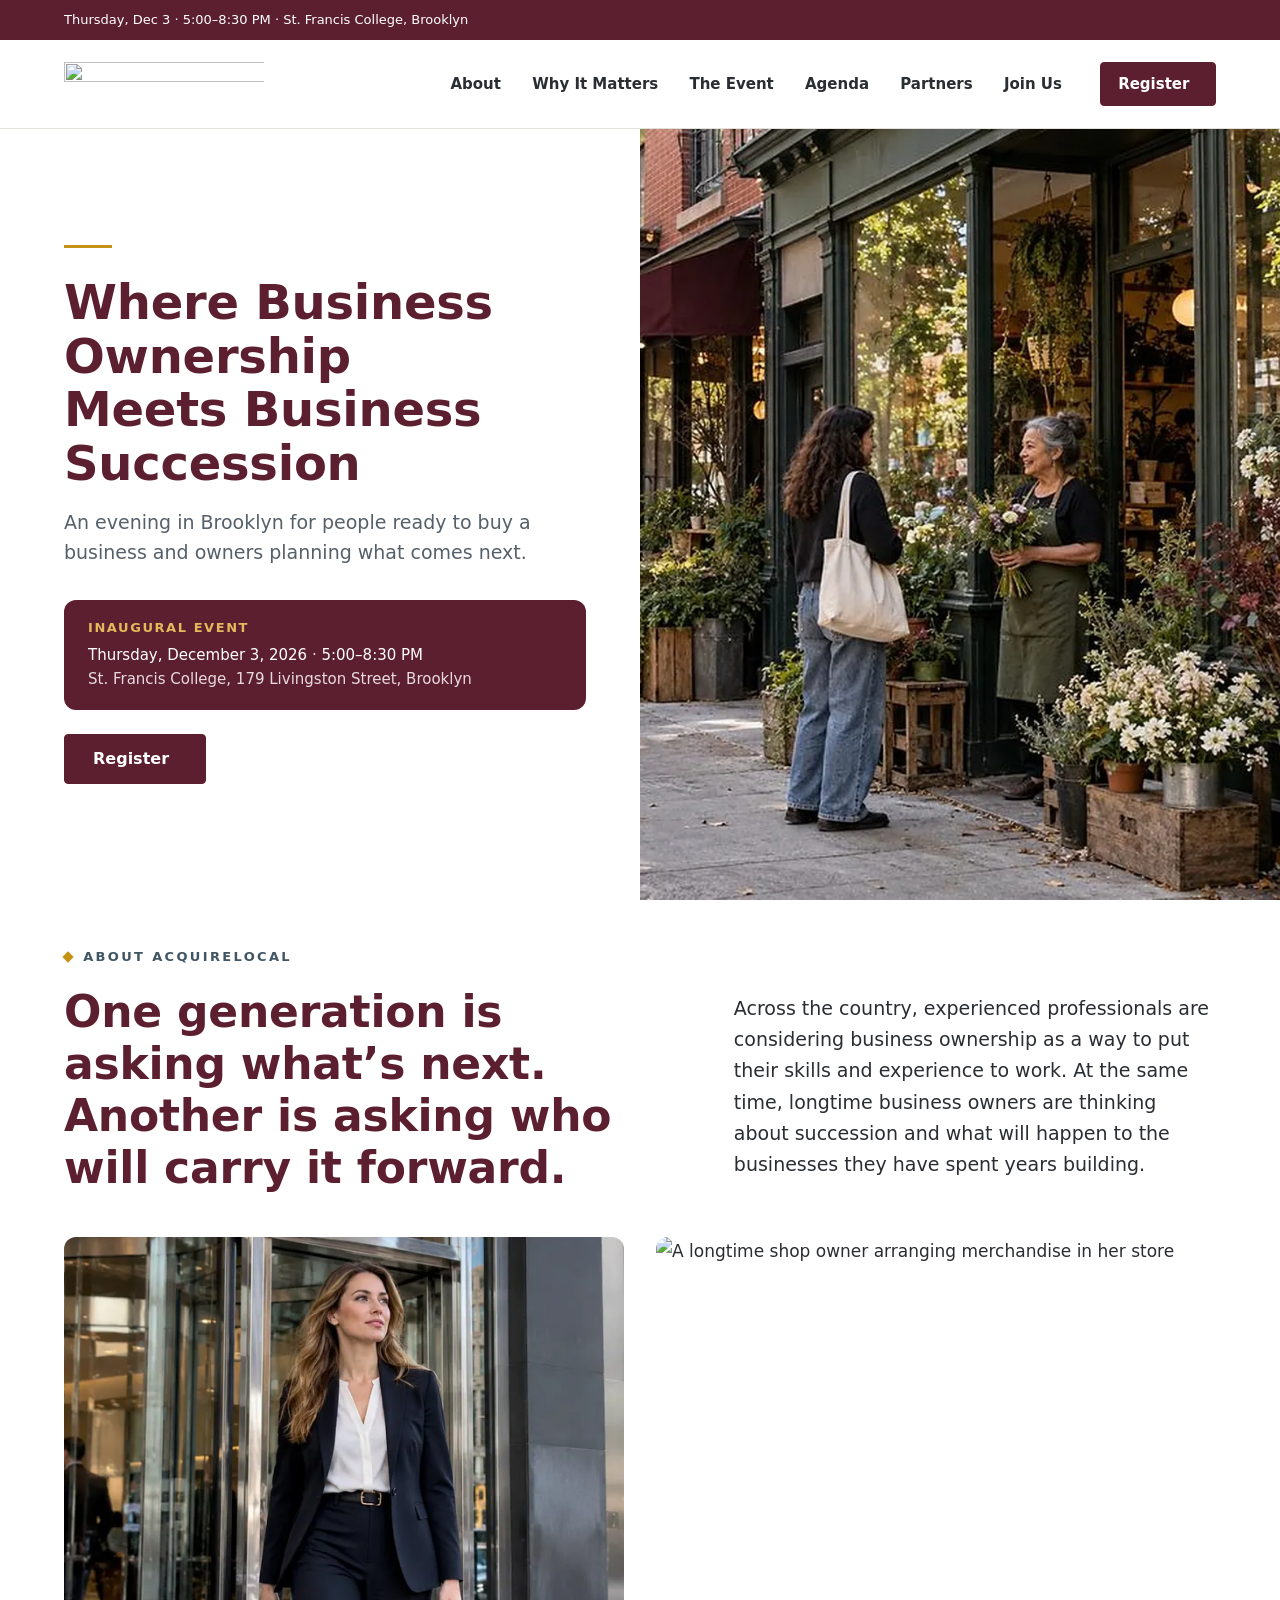
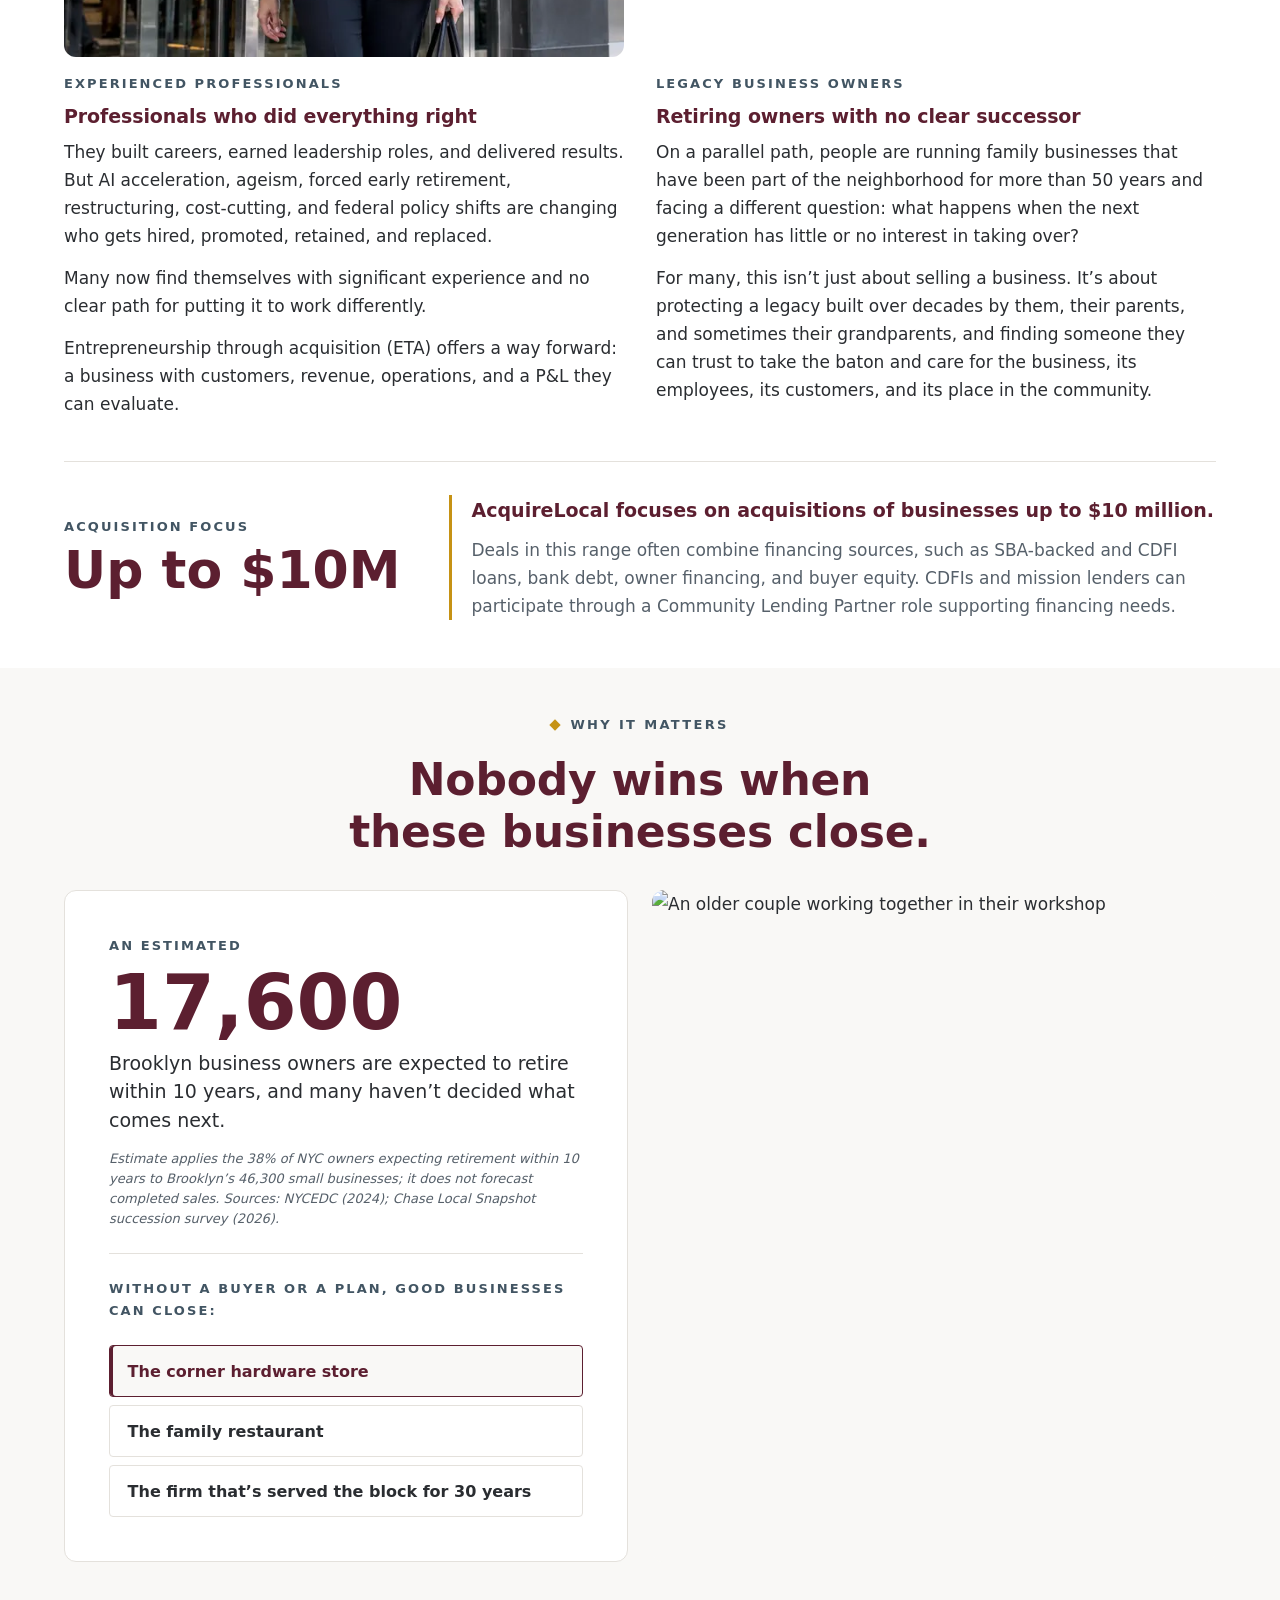
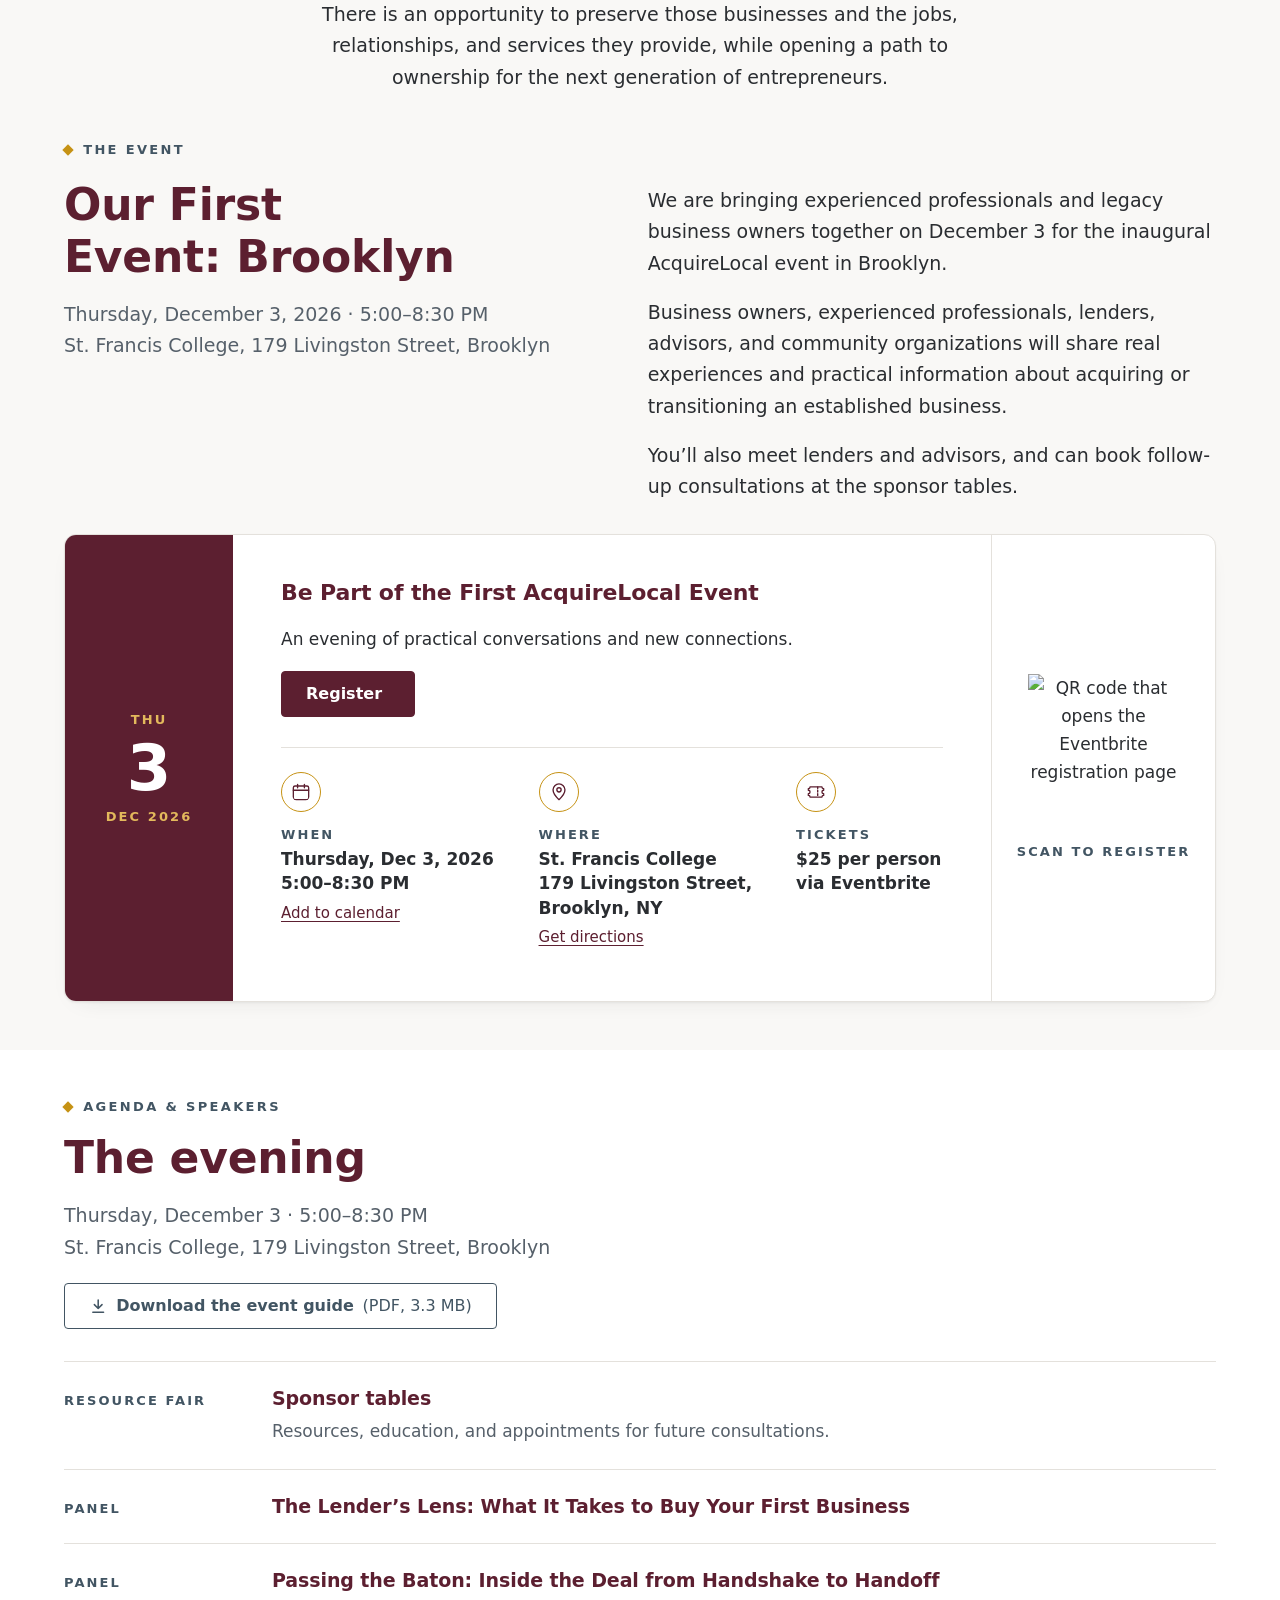
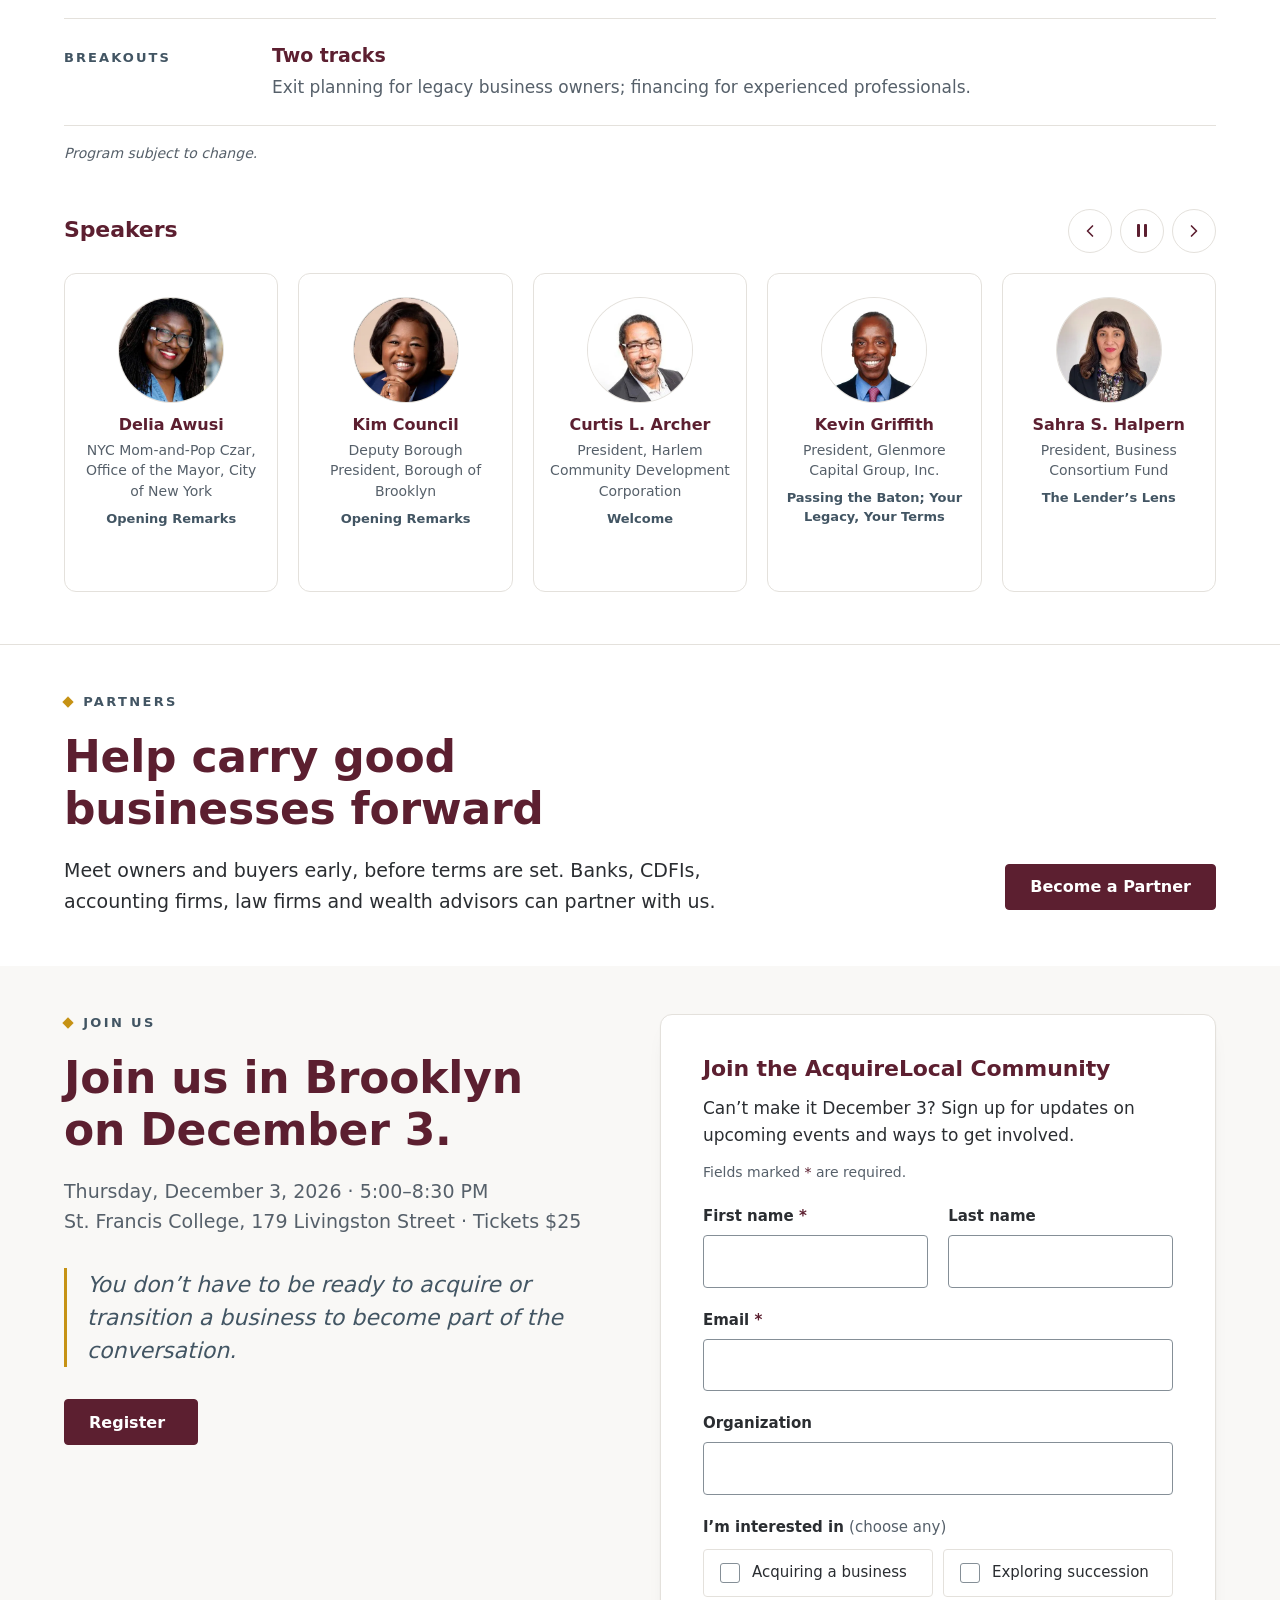
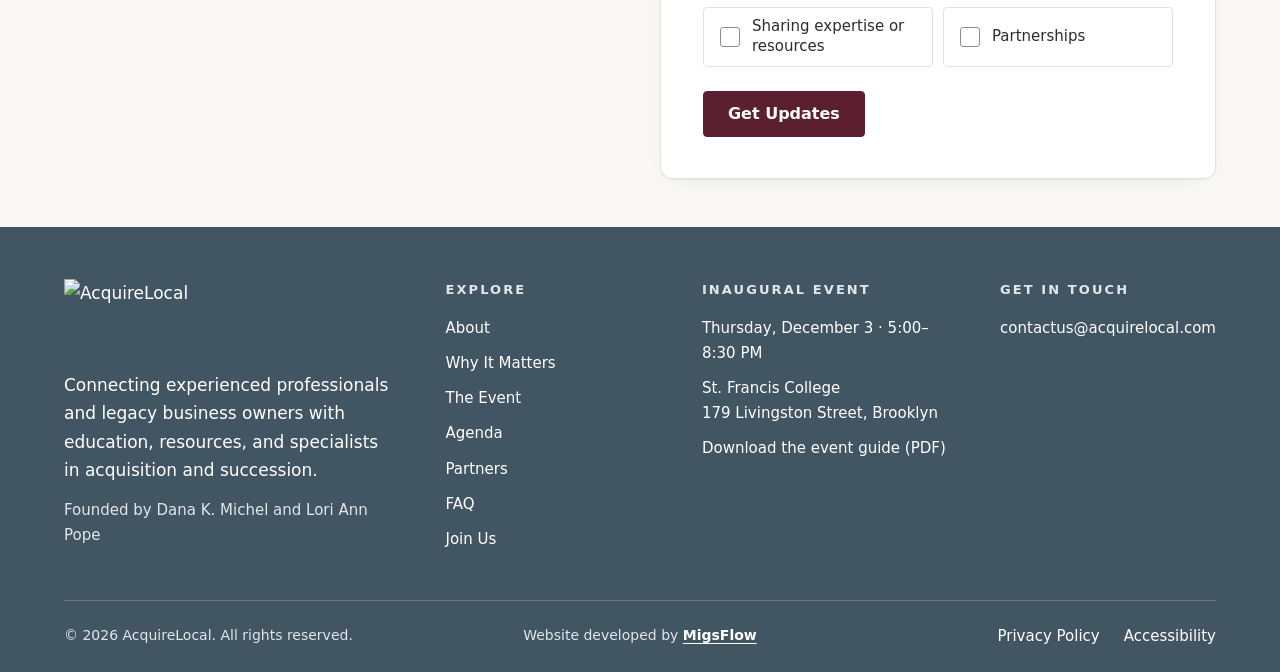
==== commit 4f636a50: "Update Eventbrite links to new registration URL Co-Authored-By: Claude Opus 5.5 <noreply@anthropic.c" ====
--- a/index.html
+++ b/index.html
@@ -73,7 +73,7 @@
             <li><a class="nav__link" href="#join"><span class="nav__label">Join Us</span></a></li>
           </ul>
           <div class="nav__aside">
-          <a class="btn btn--primary btn--lg nav__menu-register" data-eventbrite href="https://www.eventbrite.com/e/acquirelocal-inaugural-event-registration-2002596155008?aff=menu" target="_blank" rel="noopener">
+          <a class="btn btn--primary btn--lg nav__menu-register" data-eventbrite href="https://www.eventbrite.com/e/acquirelocal-inaugural-event-registration-2002596155008?aff=oddtdtcreator" target="_blank" rel="noopener">
             Register<span class="visually-hidden"> (opens in a new tab)</span>
           </a>
 
@@ -105,7 +105,7 @@
           </div>
         </nav>
 
-        <a class="btn btn--primary nav__register" data-eventbrite href="https://www.eventbrite.com/e/acquirelocal-inaugural-event-registration-2002596155008?aff=nav" target="_blank" rel="noopener">
+        <a class="btn btn--primary nav__register" data-eventbrite href="https://www.eventbrite.com/e/acquirelocal-inaugural-event-registration-2002596155008?aff=oddtdtcreator" target="_blank" rel="noopener">
           Register<span class="visually-hidden"> (opens in a new tab)</span>
         </a>
       </div>
@@ -131,7 +131,7 @@
         </div>
 
         <div class="hero__actions">
-          <a class="btn btn--primary btn--lg" data-eventbrite href="https://www.eventbrite.com/e/acquirelocal-inaugural-event-registration-2002596155008?aff=hero" target="_blank" rel="noopener">
+          <a class="btn btn--primary btn--lg" data-eventbrite href="https://www.eventbrite.com/e/acquirelocal-inaugural-event-registration-2002596155008?aff=oddtdtcreator" target="_blank" rel="noopener">
             Register<span class="visually-hidden"> (opens in a new tab)</span>
           </a>
         </div>
@@ -298,7 +298,7 @@
           <div class="ticket__main">
             <h3 class="ticket__title t-h3" id="ticket-title">Be Part of the First AcquireLocal Event</h3>
             <p class="ticket__text">An evening of practical conversations and new connections.</p>
-            <a class="btn btn--primary ticket__cta" data-eventbrite href="https://www.eventbrite.com/e/acquirelocal-inaugural-event-registration-2002596155008?aff=ticket" target="_blank" rel="noopener">
+            <a class="btn btn--primary ticket__cta" data-eventbrite href="https://www.eventbrite.com/e/acquirelocal-inaugural-event-registration-2002596155008?aff=oddtdtcreator" target="_blank" rel="noopener">
               Register<span class="visually-hidden"> (opens in a new tab)</span>
             </a>
 
@@ -531,7 +531,7 @@
           <h2 class="join__title t-h1" id="join-title">Join us in Brooklyn on December 3.</h2>
           <p class="join__meta">Thursday, December 3, 2026 · 5:00–8:30 PM<br>St. Francis College, 179 Livingston Street · Tickets $25</p>
           <p class="join__quote">You don’t have to be ready to acquire or transition a business to become part of the conversation.</p>
-          <a class="btn btn--primary join__register" data-eventbrite href="https://www.eventbrite.com/e/acquirelocal-inaugural-event-registration-2002596155008?aff=join" target="_blank" rel="noopener">
+          <a class="btn btn--primary join__register" data-eventbrite href="https://www.eventbrite.com/e/acquirelocal-inaugural-event-registration-2002596155008?aff=oddtdtcreator" target="_blank" rel="noopener">
             Register<span class="visually-hidden"> (opens in a new tab)</span>
           </a>
         </div>
